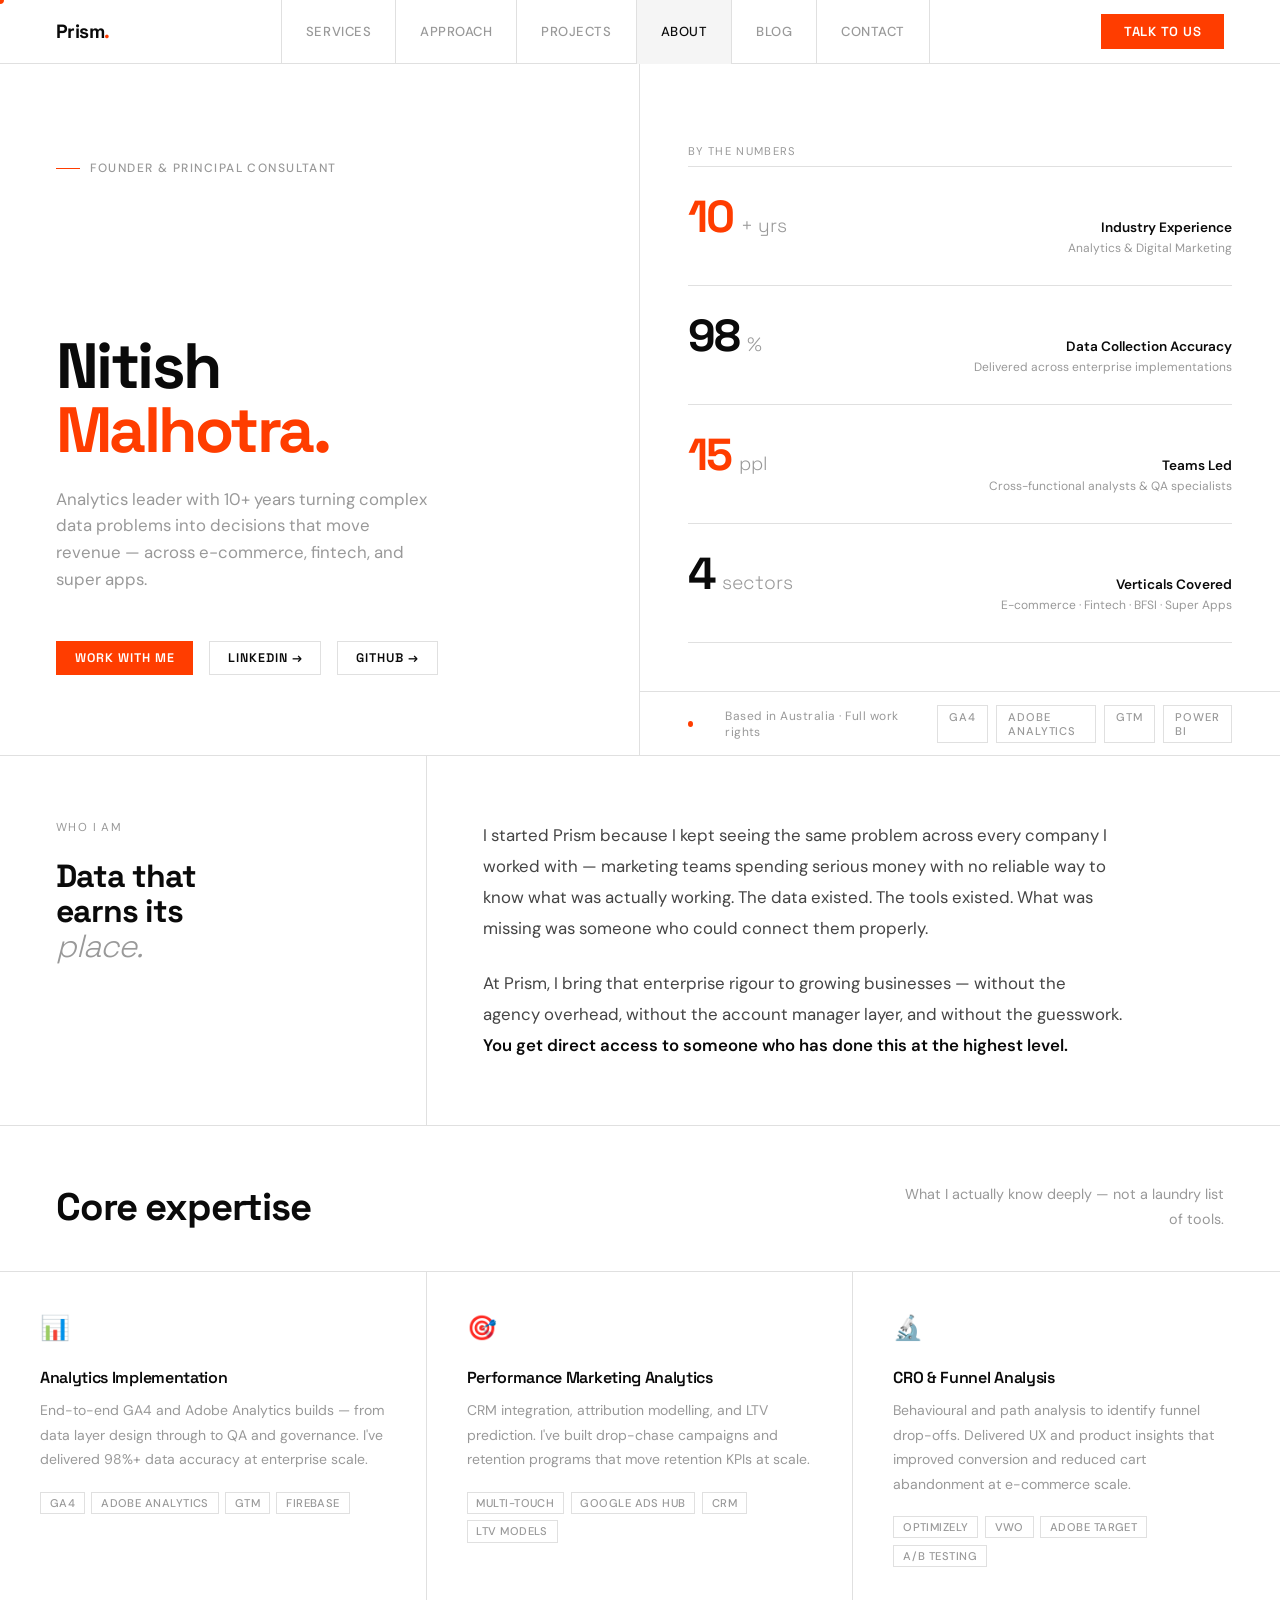
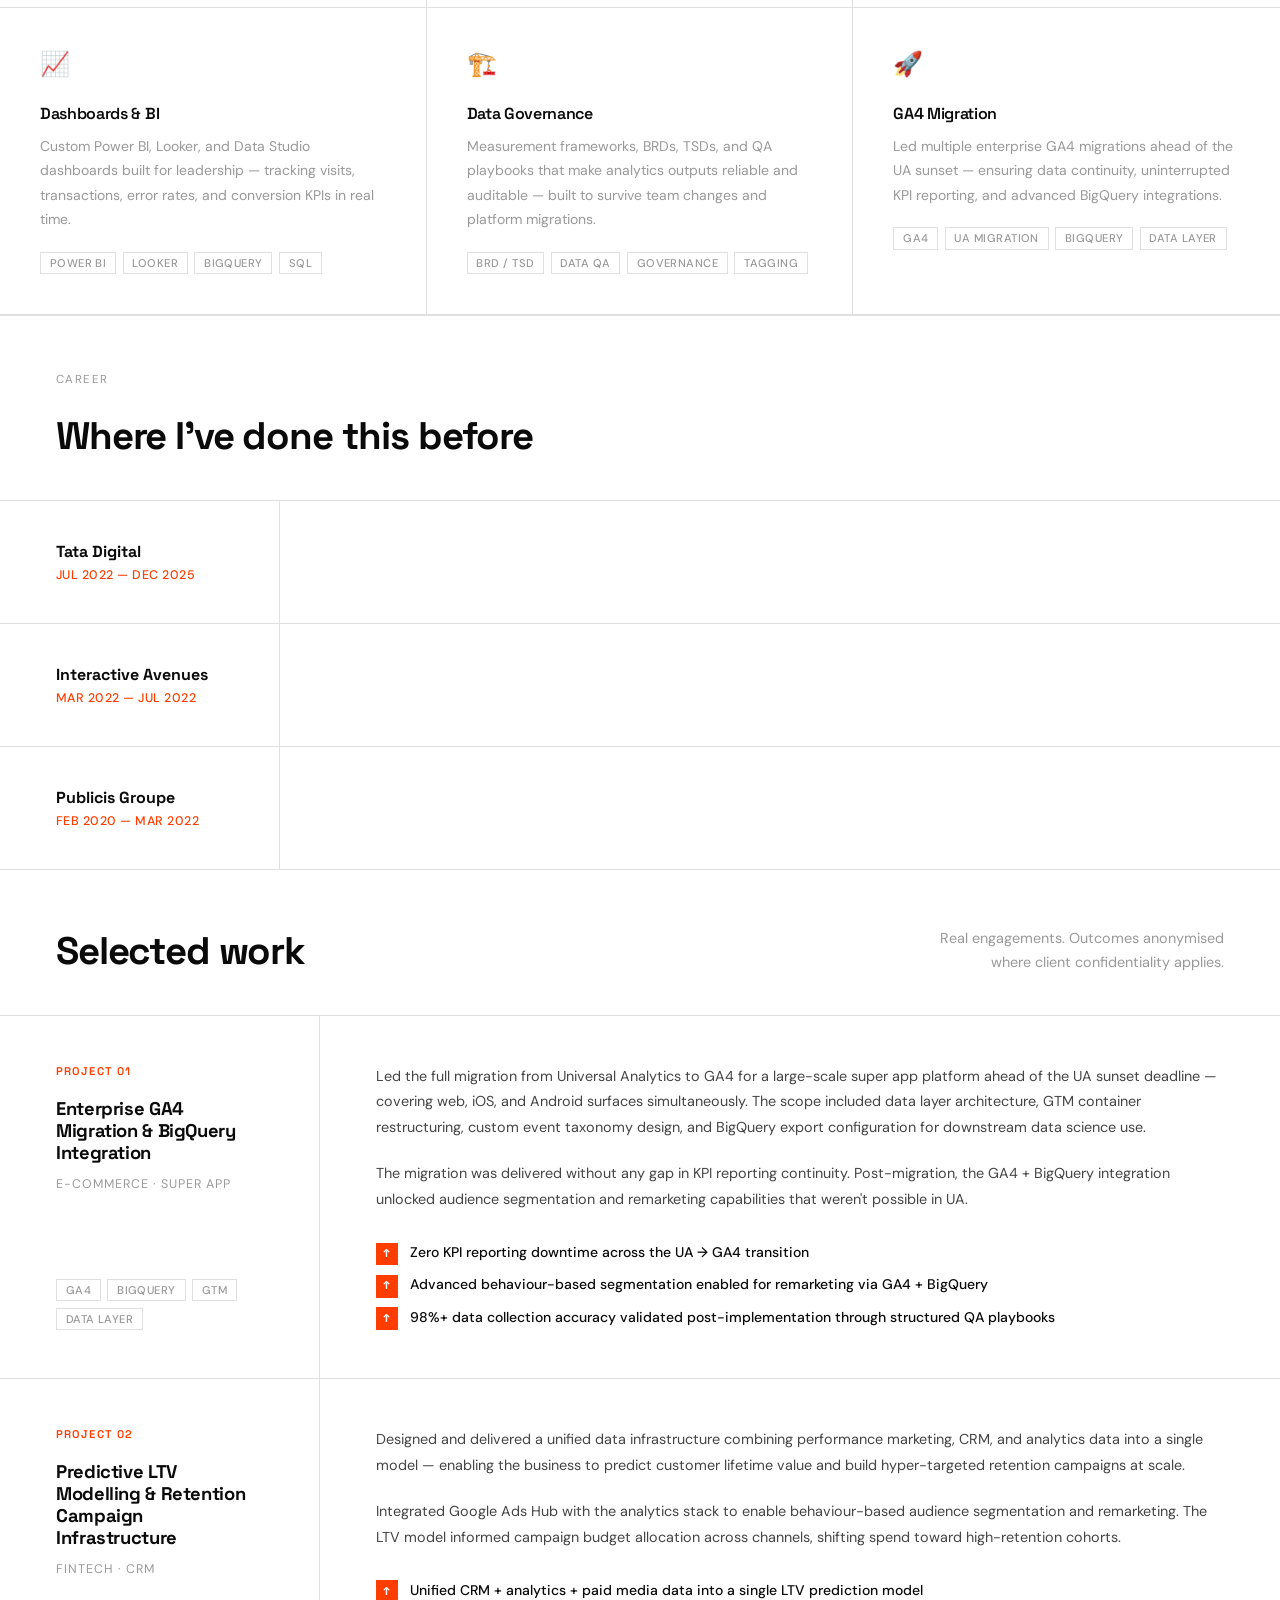
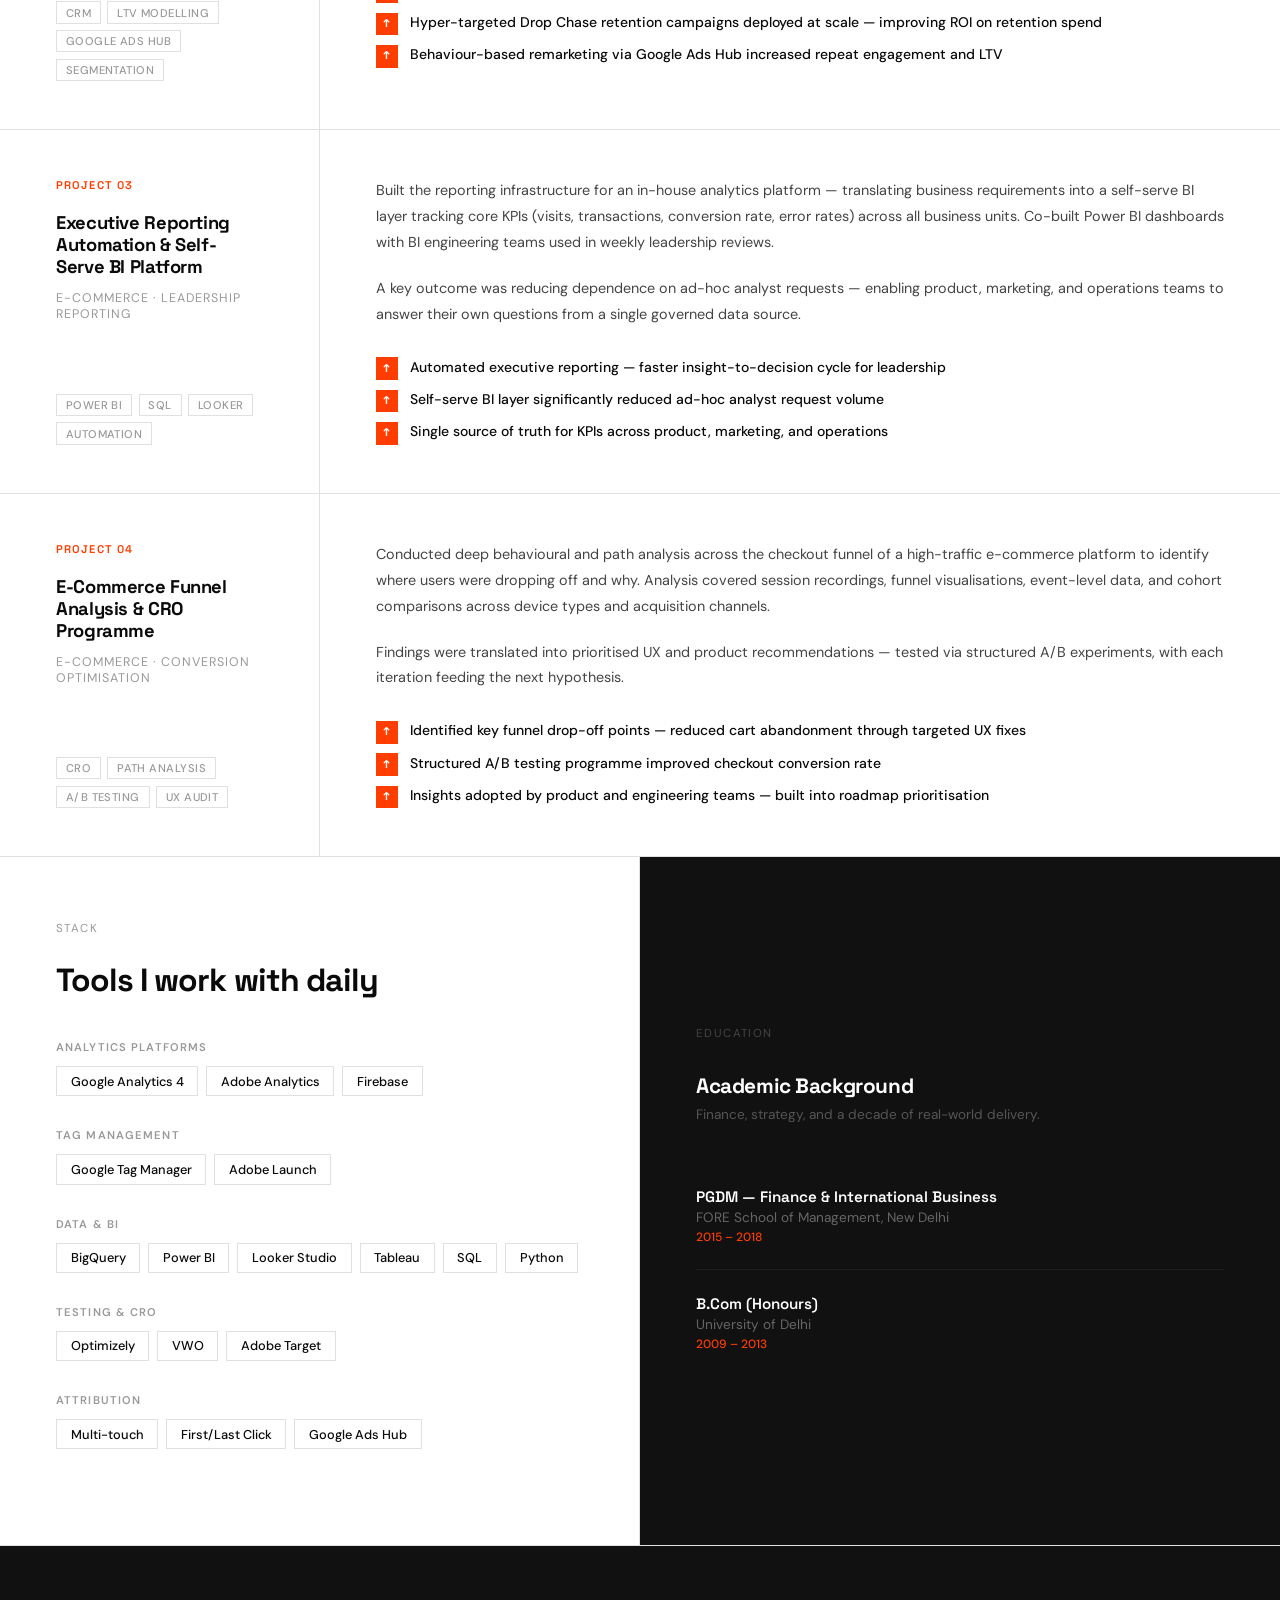
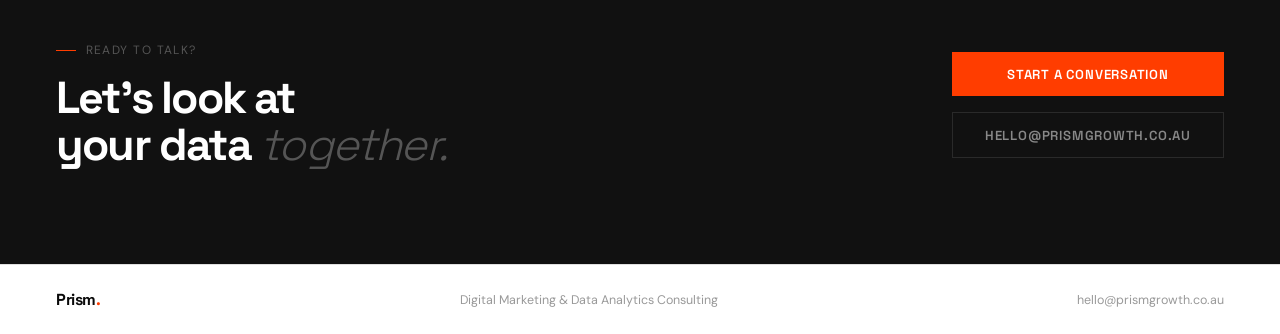
==== about.html @ d7bdac51 "Update about.html" ====
<!DOCTYPE html>
<html lang="en">
<head>
<meta charset="UTF-8">
<meta name="viewport" content="width=device-width, initial-scale=1.0">
<!-- ── SEO: PRIMARY ── -->
<title>About Nitish Malhotra — Founder | Prism Digital Marketing & Analytics</title>
<meta name="description" content="Nitish Malhotra is a digital analytics leader with 10+ years experience at Tata Digital, Publicis Groupe, and Interactive Avenues. Founder of Prism Growth — analytics and marketing consulting in Australia.">
<meta name="keywords" content="Nitish Malhotra, digital analytics consultant, GA4 expert Australia, marketing analytics consultant, data analytics consultant Australia, Prism Growth, Tata Digital analytics">
<meta name="author" content="Nitish Malhotra — Prism Growth">


<!-- ── SEO: OPEN GRAPH ── -->
<meta property="og:type" content="profile">

<meta property="og:title" content="About Nitish Malhotra — Prism Growth">
<meta property="og:description" content="Analytics leader with 10+ years turning complex data problems into decisions that move revenue. Founder of Prism Growth, based in Australia.">

<meta property="og:locale" content="en_AU">
<meta property="og:site_name" content="Prism Growth">

<!-- ── SEO: TWITTER CARD ── -->
<meta name="twitter:card" content="summary_large_image">
<meta name="twitter:title" content="About Nitish Malhotra — Prism Growth">
<meta name="twitter:description" content="Analytics leader with 10+ years turning complex data problems into decisions that move revenue. Founder of Prism Growth, based in Australia.">


<!-- ── SEO: SCHEMA.ORG PERSON ── -->
<script type="application/ld+json">
{
  "@context": "https://schema.org",
  "@type": "Person",
  "name": "Nitish Malhotra",
  "jobTitle": "Principal Analytics Consultant",
  "description": "Digital analytics and marketing consultant with 10+ years experience across e-commerce, fintech, and super apps. Founder of Prism Growth.",
  "email": "hello@prismgrowth.co.au",
  "worksFor": {
    "@type": "Organization",
    "name": "Prism Growth",
    "url": "https://nitishmalhotra.github.io/prismgrowth/"
  },
  "alumniOf": [
    {
      "@type": "CollegeOrUniversity",
      "name": "FORE School of Management"
    },
    {
      "@type": "CollegeOrUniversity",
      "name": "University of Delhi"
    }
  ],
  "knowsAbout": [
    "Google Analytics 4",
    "Adobe Analytics",
    "Digital Marketing",
    "Data Analytics",
    "Performance Marketing",
    "Marketing Attribution",
    "Business Intelligence",
    "Power BI",
    "BigQuery",
    "Conversion Rate Optimisation"
  ],
  "sameAs": [
    "https://www.linkedin.com/in/nitish-malhotra-3794b9b4/",
    "https://github.com/Nitishmalhotra"
  ]
}
</script>


<link href="https://fonts.googleapis.com/css2?family=Space+Grotesk:wght@300;400;500;600;700&family=DM+Sans:ital,wght@0,300;0,400;0,500;1,300&display=swap" rel="stylesheet">
<style>
*, *::before, *::after { box-sizing: border-box; margin: 0; padding: 0; }

:root {
  --white: #FFFFFF;
  --ink: #0A0A0A;
  --signal: #FF3D00;
  --surface: #F5F5F5;
  --rule: #E0E0E0;
  --muted: #999999;
  --dark-surface: #111111;
}

html { scroll-behavior: smooth; }

body {
  font-family: 'DM Sans', sans-serif;
  background: var(--white);
  color: var(--ink);
  overflow-x: hidden;
}

/* ── CURSOR ── */
.cursor {
  position: fixed; width: 8px; height: 8px;
  background: var(--signal); border-radius: 50%;
  pointer-events: none; z-index: 9999;
  transform: translate(-50%, -50%);
  transition: width 0.2s, height 0.2s, opacity 0.2s;
  mix-blend-mode: multiply;
}

/* ── NAV ── */
nav {
  position: fixed; top: 0; left: 0; right: 0; z-index: 100;
  display: flex; align-items: center; justify-content: space-between;
  padding: 0 3.5rem; height: 64px;
  background: var(--white);
  border-bottom: 1px solid var(--rule);
}
.nav-logo {
  font-family: 'Space Grotesk', sans-serif;
  font-weight: 700; font-size: 1.2rem;
  color: var(--ink); text-decoration: none;
  letter-spacing: -0.03em;
}
.nav-logo em { font-style: normal; color: var(--signal); }
.nav-center { display: flex; list-style: none; }
.nav-center li a {
  display: block; padding: 0 1.5rem;
  height: 64px; line-height: 64px;
  font-size: 0.82rem; font-weight: 500;
  letter-spacing: 0.04em; text-transform: uppercase;
  color: var(--muted); text-decoration: none;
  border-left: 1px solid var(--rule);
  transition: color 0.15s, background 0.15s;
}
.nav-center li:last-child a { border-right: 1px solid var(--rule); }
.nav-center li a:hover,
.nav-center li a.active { color: var(--ink); background: var(--surface); }
.nav-cta {
  font-family: 'Space Grotesk', sans-serif;
  font-size: 0.82rem; font-weight: 600;
  text-transform: uppercase; letter-spacing: 0.06em;
  background: var(--signal); color: var(--white);
  padding: 0.55rem 1.4rem; text-decoration: none;
  transition: background 0.15s, transform 0.1s;
}
.nav-cta:hover { background: #e03500; transform: translateY(-1px); }

/* ── HERO INTRO ── */
#intro {
  padding-top: 64px;
  display: grid; grid-template-columns: 1fr 1fr;
  min-height: 80vh;
  border-bottom: 1px solid var(--rule);
}
.intro-left {
  padding: 6rem 3.5rem 5rem;
  border-right: 1px solid var(--rule);
  display: flex; flex-direction: column; justify-content: space-between;
}
.intro-tag {
  font-size: 0.75rem; font-weight: 500;
  text-transform: uppercase; letter-spacing: 0.12em;
  color: var(--muted);
  display: flex; align-items: center; gap: 0.6rem;
  margin-bottom: 3rem;
}
.intro-tag::before {
  content: ''; display: block;
  width: 24px; height: 1px; background: var(--signal);
}
.intro-name {
  font-family: 'Space Grotesk', sans-serif;
  font-size: clamp(2.8rem, 5vw, 4.5rem);
  font-weight: 700; line-height: 1.0;
  letter-spacing: -0.04em;
}
.intro-name .signal { color: var(--signal); }
.intro-title {
  margin-top: 1.5rem;
  font-size: 1.05rem; color: var(--muted);
  font-weight: 400; line-height: 1.6;
  max-width: 380px;
}
.intro-links {
  display: flex; gap: 1rem; margin-top: 3rem; flex-wrap: wrap;
}
.intro-link {
  font-family: 'Space Grotesk', sans-serif;
  font-size: 0.78rem; font-weight: 600;
  text-transform: uppercase; letter-spacing: 0.08em;
  color: var(--ink); text-decoration: none;
  border: 1px solid var(--rule);
  padding: 0.5rem 1.1rem;
  transition: background 0.15s, border-color 0.15s;
}
.intro-link:hover { background: var(--ink); color: var(--white); border-color: var(--ink); }
.intro-link.primary { background: var(--signal); color: var(--white); border-color: var(--signal); }
.intro-link.primary:hover { background: #e03500; border-color: #e03500; }

.intro-right {
  display: flex; flex-direction: column;
}
.stat-panel {
  flex: 1; padding: 5rem 3rem 3rem;
  display: flex; flex-direction: column; justify-content: center;
}
.stat-panel-label {
  font-size: 0.7rem; text-transform: uppercase;
  letter-spacing: 0.12em; color: var(--muted); margin-bottom: 0.5rem;
}
.stat-block {
  padding: 1.75rem 0;
  border-bottom: 1px solid var(--rule);
  display: flex; align-items: baseline; gap: 0.5rem;
}
.stat-block:first-of-type { border-top: 1px solid var(--rule); }
.stat-big {
  font-family: 'Space Grotesk', sans-serif;
  font-size: clamp(2.2rem, 3.5vw, 3.4rem);
  font-weight: 700; letter-spacing: -0.04em;
  color: var(--ink); line-height: 1;
}
.stat-big.signal { color: var(--signal); }
.stat-unit {
  font-family: 'Space Grotesk', sans-serif;
  font-size: 1.2rem; font-weight: 300; color: var(--muted);
}
.stat-meta { margin-left: auto; text-align: right; }
.stat-meta strong { display: block; font-size: 0.85rem; font-weight: 600; }
.stat-meta span { font-size: 0.75rem; color: var(--muted); }

.intro-bottom {
  height: 64px; border-top: 1px solid var(--rule);
  display: flex; align-items: center; padding: 0 3rem; gap: 2rem;
}
.strip-dot {
  width: 6px; height: 6px; border-radius: 50%;
  background: var(--signal); animation: blink 2s infinite;
}
@keyframes blink { 0%,100%{opacity:1} 50%{opacity:0.2} }
.strip-text { font-size: 0.75rem; color: var(--muted); letter-spacing: 0.04em; }
.strip-pills { display: flex; gap: 0.5rem; margin-left: auto; }
.strip-pill {
  font-size: 0.7rem; font-weight: 500; text-transform: uppercase;
  letter-spacing: 0.08em; padding: 0.25rem 0.7rem;
  border: 1px solid var(--rule); color: var(--muted);
}

/* ── ABOUT SUMMARY ── */
#summary {
  display: grid; grid-template-columns: 1fr 2fr;
  border-bottom: 1px solid var(--rule);
}
.summary-left {
  padding: 4rem 3.5rem;
  border-right: 1px solid var(--rule);
}
.section-label {
  font-size: 0.72rem; text-transform: uppercase;
  letter-spacing: 0.12em; color: var(--muted);
  margin-bottom: 1.5rem;
}
.summary-left h2 {
  font-family: 'Space Grotesk', sans-serif;
  font-size: clamp(1.8rem, 2.5vw, 2.4rem);
  font-weight: 700; letter-spacing: -0.03em;
  line-height: 1.1;
}
.summary-left h2 i { font-style: italic; font-weight: 300; color: var(--muted); }
.summary-right {
  padding: 4rem 3.5rem;
}
.summary-right p {
  font-size: 1.05rem; line-height: 1.85;
  color: #444; max-width: 640px; margin-bottom: 1.5rem;
}
.summary-right p:last-child { margin-bottom: 0; }
.summary-right strong { color: var(--ink); font-weight: 600; }

/* ── EXPERTISE ── */
#expertise {
  border-bottom: 1px solid var(--rule);
}
.expertise-header {
  display: flex; align-items: flex-end; justify-content: space-between;
  padding: 3.5rem 3.5rem 2.5rem;
  border-bottom: 1px solid var(--rule);
}
.expertise-header h2 {
  font-family: 'Space Grotesk', sans-serif;
  font-size: clamp(1.6rem, 3vw, 2.4rem);
  font-weight: 700; letter-spacing: -0.03em;
}
.expertise-header p {
  max-width: 320px; color: var(--muted);
  font-size: 0.9rem; line-height: 1.7; text-align: right;
}
.expertise-grid {
  display: grid; grid-template-columns: repeat(3, 1fr);
}
.exp-card {
  padding: 2.5rem;
  border-right: 1px solid var(--rule);
  border-bottom: 1px solid var(--rule);
  transition: background 0.2s;
  position: relative; overflow: hidden;
}
.exp-card:nth-child(3n) { border-right: none; }
.exp-card:hover { background: var(--surface); }
.exp-card::after {
  content: ''; position: absolute;
  bottom: 0; left: 0; height: 2px; width: 0;
  background: var(--signal); transition: width 0.3s ease;
}
.exp-card:hover::after { width: 100%; }
.exp-icon {
  font-size: 1.5rem; margin-bottom: 1.5rem; display: block;
}
.exp-card h3 {
  font-family: 'Space Grotesk', sans-serif;
  font-size: 1rem; font-weight: 600;
  letter-spacing: -0.02em; margin-bottom: 0.6rem;
}
.exp-card p { font-size: 0.875rem; color: var(--muted); line-height: 1.75; }
.exp-chips { display: flex; flex-wrap: wrap; gap: 0.4rem; margin-top: 1.25rem; }
.chip {
  font-size: 0.7rem; font-weight: 500; letter-spacing: 0.04em;
  color: var(--muted); border: 1px solid var(--rule);
  padding: 0.2rem 0.55rem; text-transform: uppercase;
}

/* ── CAREER ── */
#career {
  border-bottom: 1px solid var(--rule);
}
.career-header {
  padding: 3.5rem 3.5rem 0;
  border-bottom: 1px solid var(--rule);
  padding-bottom: 2.5rem;
}
.career-header h2 {
  font-family: 'Space Grotesk', sans-serif;
  font-size: clamp(1.6rem, 3vw, 2.4rem);
  font-weight: 700; letter-spacing: -0.03em;
}
.career-row {
  display: grid; grid-template-columns: 280px 1fr;
  border-bottom: 1px solid var(--rule);
  transition: background 0.15s;
}
.career-row:last-child { border-bottom: none; }
.career-row:hover { background: var(--surface); }
.career-meta {
  padding: 2.5rem 3.5rem;
  border-right: 1px solid var(--rule);
}
.career-company {
  font-family: 'Space Grotesk', sans-serif;
  font-size: 1rem; font-weight: 700;
  margin-bottom: 0.3rem;
}
.career-period {
  font-size: 0.78rem; color: var(--signal);
  font-weight: 500; letter-spacing: 0.04em;
  text-transform: uppercase;
}
.career-body { padding: 2.5rem 3.5rem; }
.career-role {
  font-family: 'Space Grotesk', sans-serif;
  font-size: 1rem; font-weight: 600;
  margin-bottom: 0.75rem; letter-spacing: -0.01em;
}
.career-body ul {
  list-style: none; display: flex; flex-direction: column; gap: 0.5rem;
}
.career-body ul li {
  font-size: 0.875rem; color: var(--muted);
  line-height: 1.65; padding-left: 1rem; position: relative;
}
.career-body ul li::before {
  content: '→'; position: absolute; left: 0;
  color: var(--signal); font-size: 0.75rem;
}
.career-win {
  margin-top: 1.25rem; padding: 1rem 1.25rem;
  background: var(--surface); border-left: 2px solid var(--signal);
  font-size: 0.85rem; color: var(--ink); line-height: 1.6;
  font-weight: 500;
}

/* ── TOOLS ── */
#tools {
  display: grid; grid-template-columns: 1fr 1fr;
  border-bottom: 1px solid var(--rule);
}
.tools-left {
  padding: 4rem 3.5rem;
  border-right: 1px solid var(--rule);
}
.tools-left h2 {
  font-family: 'Space Grotesk', sans-serif;
  font-size: clamp(1.6rem, 2.5vw, 2.2rem);
  font-weight: 700; letter-spacing: -0.03em;
  margin-bottom: 2.5rem;
}
.tool-group { margin-bottom: 2rem; }
.tool-group-label {
  font-size: 0.7rem; text-transform: uppercase;
  letter-spacing: 0.1em; color: var(--muted);
  margin-bottom: 0.75rem; font-weight: 600;
}
.tool-pills { display: flex; flex-wrap: wrap; gap: 0.5rem; }
.tool-pill {
  font-size: 0.8rem; font-weight: 500;
  padding: 0.35rem 0.85rem;
  border: 1px solid var(--rule); color: var(--ink);
  transition: background 0.15s, border-color 0.15s, color 0.15s;
  cursor: default;
}
.tool-pill:hover { background: var(--ink); color: var(--white); border-color: var(--ink); }
.tools-right {
  padding: 4rem 3.5rem;
  background: var(--dark-surface); color: var(--white);
  display: flex; flex-direction: column; justify-content: center;
}
.tools-right h3 {
  font-family: 'Space Grotesk', sans-serif;
  font-size: 1.3rem; font-weight: 700;
  letter-spacing: -0.02em; margin-bottom: 0.4rem;
}
.tools-right .edu-sub { color: #555; font-size: 0.85rem; margin-bottom: 2.5rem; }
.edu-item { padding: 1.5rem 0; border-bottom: 1px solid #1e1e1e; }
.edu-item:last-child { border-bottom: none; }
.edu-degree {
  font-family: 'Space Grotesk', sans-serif;
  font-size: 0.95rem; font-weight: 600; margin-bottom: 0.2rem;
}
.edu-school { font-size: 0.85rem; color: #666; }
.edu-year { font-size: 0.75rem; color: var(--signal); margin-top: 0.2rem; font-weight: 500; }

/* ── CTA ── */
#cta {
  background: var(--dark-surface);
  color: var(--white);
  padding: 6rem 3.5rem;
  display: flex; align-items: center; justify-content: space-between;
  gap: 3rem; flex-wrap: wrap;
}
.cta-copy {}
.cta-copy p {
  font-size: 0.75rem; text-transform: uppercase;
  letter-spacing: 0.12em; color: #555;
  margin-bottom: 1rem;
  display: flex; align-items: center; gap: 0.6rem;
}
.cta-copy p::before {
  content: ''; width: 20px; height: 1px; background: var(--signal);
}
.cta-copy h2 {
  font-family: 'Space Grotesk', sans-serif;
  font-size: clamp(2rem, 3.5vw, 3rem);
  font-weight: 700; letter-spacing: -0.04em;
  line-height: 1.05;
}
.cta-copy h2 em { font-style: italic; font-weight: 300; color: #555; }
.cta-actions { display: flex; flex-direction: column; gap: 1rem; flex-shrink: 0; }
.cta-btn {
  font-family: 'Space Grotesk', sans-serif;
  font-size: 0.82rem; font-weight: 600;
  text-transform: uppercase; letter-spacing: 0.06em;
  padding: 0.85rem 2rem; text-decoration: none;
  transition: background 0.15s, transform 0.1s;
  white-space: nowrap; text-align: center;
}
.cta-btn.primary { background: var(--signal); color: var(--white); }
.cta-btn.primary:hover { background: #e03500; }
.cta-btn.secondary {
  border: 1px solid #2a2a2a; color: #888;
  background: transparent;
}
.cta-btn.secondary:hover { border-color: #555; color: var(--white); }

/* ── FOOTER ── */
footer {
  display: flex; align-items: center; justify-content: space-between;
  padding: 1.5rem 3.5rem;
  border-top: 1px solid var(--rule);
  background: var(--white);
  flex-wrap: wrap; gap: 1rem;
}
.footer-logo {
  font-family: 'Space Grotesk', sans-serif;
  font-weight: 700; font-size: 1rem;
  letter-spacing: -0.03em; color: var(--ink); text-decoration: none;
}
.footer-logo em { font-style: normal; color: var(--signal); }
footer p { font-size: 0.78rem; color: var(--muted); }

/* ── RESPONSIVE ── */
@media (max-width: 900px) {
  nav { padding: 0 1.5rem; }
  .nav-center { display: none; }
  #intro { grid-template-columns: 1fr; }
  .intro-left { padding: 3rem 1.5rem; }
  .stat-panel { padding: 2.5rem 1.5rem; }
  .intro-bottom { padding: 0 1.5rem; }
  #summary { grid-template-columns: 1fr; }
  .summary-left { border-right: none; border-bottom: 1px solid var(--rule); padding: 2.5rem 1.5rem; }
  .summary-right { padding: 2.5rem 1.5rem; }
  .expertise-header { flex-direction: column; padding: 2rem 1.5rem; }
  .expertise-header p { text-align: left; }
  .expertise-grid { grid-template-columns: 1fr; }
  .exp-card { border-right: none; }
  .career-row { grid-template-columns: 1fr; }
  .career-meta { border-right: none; border-bottom: 1px solid var(--rule); padding: 2rem 1.5rem; }
  .career-body { padding: 2rem 1.5rem; }
  .expertise-header { gap: 1rem; }
  #tools { grid-template-columns: 1fr; }
  .tools-left { border-right: none; border-bottom: 1px solid var(--rule); padding: 2.5rem 1.5rem; }
  .tools-right { padding: 2.5rem 1.5rem; }
  #cta { padding: 4rem 1.5rem; flex-direction: column; }
  footer { padding: 1.5rem; }
  .career-header { padding: 2.5rem 1.5rem; }
  .expertise-header { padding: 2rem 1.5rem 1.5rem; }
}
@media (prefers-reduced-motion: reduce) {
  *, *::before, *::after { transition: none !important; animation: none !important; }
  .cursor { display: none; }
}

/* ── PROJECTS ── */
#projects { border-bottom: 1px solid var(--rule); }
.projects-header {
  display: flex; align-items: flex-end; justify-content: space-between;
  padding: 3.5rem 3.5rem 2.5rem;
  border-bottom: 1px solid var(--rule);
}
.projects-header h2 {
  font-family: 'Space Grotesk', sans-serif;
  font-size: clamp(1.6rem, 3vw, 2.4rem);
  font-weight: 700; letter-spacing: -0.03em;
}
.projects-header p {
  max-width: 320px; color: var(--muted);
  font-size: 0.9rem; line-height: 1.7; text-align: right;
}
.project-row {
  display: grid; grid-template-columns: 320px 1fr;
  border-bottom: 1px solid var(--rule);
  transition: background 0.2s;
}
.project-row:last-child { border-bottom: none; }
.project-row:hover { background: var(--surface); }
.project-meta {
  padding: 3rem 3.5rem;
  border-right: 1px solid var(--rule);
  display: flex; flex-direction: column; justify-content: space-between;
}
.project-index {
  font-family: 'Space Grotesk', sans-serif;
  font-size: 0.7rem; font-weight: 600;
  color: var(--signal); letter-spacing: 0.1em;
  margin-bottom: 1.25rem;
}
.project-title {
  font-family: 'Space Grotesk', sans-serif;
  font-size: 1.15rem; font-weight: 700;
  letter-spacing: -0.02em; line-height: 1.2;
  margin-bottom: 0.75rem;
}
.project-sector {
  font-size: 0.78rem; color: var(--muted);
  text-transform: uppercase; letter-spacing: 0.08em;
}
.project-chips { display: flex; flex-wrap: wrap; gap: 0.4rem; margin-top: 1.5rem; }
.project-body { padding: 3rem 3.5rem; display: flex; flex-direction: column; gap: 1.25rem; }
.project-body p { font-size: 0.9rem; color: #444; line-height: 1.8; margin: 0; }
.project-outcomes { display: flex; flex-direction: column; gap: 0.5rem; margin-top: 0.5rem; }
.outcome { display: flex; align-items: flex-start; gap: 0.75rem; font-size: 0.875rem; line-height: 1.6; }
.outcome-marker {
  flex-shrink: 0;
  font-family: 'Space Grotesk', sans-serif;
  font-size: 0.7rem; font-weight: 700;
  color: var(--white); background: var(--signal);
  padding: 0.15rem 0.45rem; margin-top: 0.1rem; letter-spacing: 0.04em;
}
.outcome-text { color: var(--ink); font-weight: 500; }
@media (max-width: 900px) {
  .projects-header { flex-direction: column; padding: 2rem 1.5rem; gap: 1rem; }
  .projects-header p { text-align: left; }
  .project-row { grid-template-columns: 1fr; }
  .project-meta { border-right: none; border-bottom: 1px solid var(--rule); padding: 2rem 1.5rem; }
  .project-body { padding: 2rem 1.5rem; }
}
</style>
</head>
<body>

<div class="cursor" id="cursor"></div>

<!-- NAV -->
<nav>
  <a href="index.html" class="nav-logo">Prism<em>.</em></a>
  <ul class="nav-center">
    <li><a href="index.html#services">Services</a></li>
    <li><a href="index.html#approach">Approach</a></li>
    <li><a href="#projects">Projects</a></li>
    <li><a href="about.html" class="active">About</a></li>
    <li><a href="blog.html">Blog</a></li>
    <li><a href="index.html#contact">Contact</a></li>
  </ul>
  <a href="index.html#contact" class="nav-cta">Talk to Us</a>
</nav>

<!-- INTRO -->
<section id="intro">
  <div class="intro-left">
    <div class="intro-tag">Founder & Principal Consultant</div>
    <div>
      <h1 class="intro-name">
        Nitish<br>
        <span class="signal">Malhotra.</span>
      </h1>
      <p class="intro-title">
        Analytics leader with 10+ years turning complex data problems into decisions that move revenue — across e-commerce, fintech, and super apps.
      </p>
      <div class="intro-links">
        <a href="index.html#contact" class="intro-link primary">Work With Me</a>
        <a href="https://www.linkedin.com/in/nitish-malhotra-3794b9b4/" target="_blank" class="intro-link">LinkedIn →</a>
        <a href="https://github.com/Nitishmalhotra" target="_blank" class="intro-link">GitHub →</a>
      </div>
    </div>
  </div>
  <div class="intro-right">
    <div class="stat-panel">
      <p class="stat-panel-label">By the numbers</p>

      <div class="stat-block">
        <span class="stat-big signal">10</span>
        <span class="stat-unit">+ yrs</span>
        <div class="stat-meta">
          <strong>Industry Experience</strong>
          <span>Analytics & Digital Marketing</span>
        </div>
      </div>
      <div class="stat-block">
        <span class="stat-big">98</span>
        <span class="stat-unit">%</span>
        <div class="stat-meta">
          <strong>Data Collection Accuracy</strong>
          <span>Delivered across enterprise implementations</span>
        </div>
      </div>
      <div class="stat-block">
        <span class="stat-big signal">15</span>
        <span class="stat-unit">ppl</span>
        <div class="stat-meta">
          <strong>Teams Led</strong>
          <span>Cross-functional analysts & QA specialists</span>
        </div>
      </div>
      <div class="stat-block">
        <span class="stat-big">4</span>
        <span class="stat-unit">sectors</span>
        <div class="stat-meta">
          <strong>Verticals Covered</strong>
          <span>E-commerce · Fintech · BFSI · Super Apps</span>
        </div>
      </div>
    </div>
    <div class="intro-bottom">
      <div class="strip-dot"></div>
      <span class="strip-text">Based in Australia · Full work rights</span>
      <div class="strip-pills">
        <span class="strip-pill">GA4</span>
        <span class="strip-pill">Adobe Analytics</span>
        <span class="strip-pill">GTM</span>
        <span class="strip-pill">Power BI</span>
      </div>
    </div>
  </div>
</section>

<!-- SUMMARY -->
<section id="summary">
  <div class="summary-left">
    <p class="section-label">Who I am</p>
    <h2>Data that<br>earns its<br><i>place.</i></h2>
  </div>
  <div class="summary-right">
    <p>
      I started Prism because I kept seeing the same problem across every company I worked with — marketing teams spending serious money with no reliable way to know what was actually working. The data existed. The tools existed. What was missing was someone who could connect them properly.
    </p>
    <p>
      At Prism, I bring that enterprise rigour to growing businesses — without the agency overhead, without the account manager layer, and without the guesswork. <strong>You get direct access to someone who has done this at the highest level.</strong>
    </p>
  </div>
</section>

<!-- EXPERTISE -->
<section id="expertise">
  <div class="expertise-header">
    <h2>Core expertise</h2>
    <p>What I actually know deeply — not a laundry list of tools.</p>
  </div>
  <div class="expertise-grid">
    <div class="exp-card">
      <span class="exp-icon">📊</span>
      <h3>Analytics Implementation</h3>
      <p>End-to-end GA4 and Adobe Analytics builds — from data layer design through to QA and governance. I've delivered 98%+ data accuracy at enterprise scale.</p>
      <div class="exp-chips">
        <span class="chip">GA4</span><span class="chip">Adobe Analytics</span><span class="chip">GTM</span><span class="chip">Firebase</span>
      </div>
    </div>
    <div class="exp-card">
      <span class="exp-icon">🎯</span>
      <h3>Performance Marketing Analytics</h3>
      <p>CRM integration, attribution modelling, and LTV prediction. I've built drop-chase campaigns and retention programs that move retention KPIs at scale.</p>
      <div class="exp-chips">
        <span class="chip">Multi-touch</span><span class="chip">Google Ads Hub</span><span class="chip">CRM</span><span class="chip">LTV Models</span>
      </div>
    </div>
    <div class="exp-card">
      <span class="exp-icon">🔬</span>
      <h3>CRO & Funnel Analysis</h3>
      <p>Behavioural and path analysis to identify funnel drop-offs. Delivered UX and product insights that improved conversion and reduced cart abandonment at e-commerce scale.</p>
      <div class="exp-chips">
        <span class="chip">Optimizely</span><span class="chip">VWO</span><span class="chip">Adobe Target</span><span class="chip">A/B Testing</span>
      </div>
    </div>
    <div class="exp-card">
      <span class="exp-icon">📈</span>
      <h3>Dashboards & BI</h3>
      <p>Custom Power BI, Looker, and Data Studio dashboards built for leadership — tracking visits, transactions, error rates, and conversion KPIs in real time.</p>
      <div class="exp-chips">
        <span class="chip">Power BI</span><span class="chip">Looker</span><span class="chip">BigQuery</span><span class="chip">SQL</span>
      </div>
    </div>
    <div class="exp-card">
      <span class="exp-icon">🏗️</span>
      <h3>Data Governance</h3>
      <p>Measurement frameworks, BRDs, TSDs, and QA playbooks that make analytics outputs reliable and auditable — built to survive team changes and platform migrations.</p>
      <div class="exp-chips">
        <span class="chip">BRD / TSD</span><span class="chip">Data QA</span><span class="chip">Governance</span><span class="chip">Tagging</span>
      </div>
    </div>
    <div class="exp-card">
      <span class="exp-icon">🚀</span>
      <h3>GA4 Migration</h3>
      <p>Led multiple enterprise GA4 migrations ahead of the UA sunset — ensuring data continuity, uninterrupted KPI reporting, and advanced BigQuery integrations.</p>
      <div class="exp-chips">
        <span class="chip">GA4</span><span class="chip">UA Migration</span><span class="chip">BigQuery</span><span class="chip">Data Layer</span>
      </div>
    </div>
  </div>
</section>

<!-- CAREER -->
<section id="career">
  <div class="career-header">
    <p class="section-label">Career</p>
    <h2>Where I've done this before</h2>
  </div>

  <div class="career-row">
    <div class="career-meta">
      <div class="career-company">Tata Digital</div>
      <div class="career-period">Jul 2022 — Dec 2025</div>
    </div>
    </div>
  </div>

  <div class="career-row">
    <div class="career-meta">
      <div class="career-company">Interactive Avenues</div>
      <div class="career-period">Mar 2022 — Jul 2022</div>
    </div>
    </div>
  </div>

  <div class="career-row">
    <div class="career-meta">
      <div class="career-company">Publicis Groupe</div>
      <div class="career-period">Feb 2020 — Mar 2022</div>
    </div>
    </div>
  </div>
</section>


<!-- PROJECTS -->
<section id="projects">
  <div class="projects-header">
    <h2>Selected work</h2>
    <p>Real engagements. Outcomes anonymised where client confidentiality applies.</p>
  </div>

  <div class="project-row">
    <div class="project-meta">
      <div>
        <div class="project-index">PROJECT 01</div>
        <div class="project-title">Enterprise GA4 Migration & BigQuery Integration</div>
        <div class="project-sector">E-commerce · Super App</div>
      </div>
      <div class="project-chips">
        <span class="chip">GA4</span>
        <span class="chip">BigQuery</span>
        <span class="chip">GTM</span>
        <span class="chip">Data Layer</span>
      </div>
    </div>
    <div class="project-body">
      <p>Led the full migration from Universal Analytics to GA4 for a large-scale super app platform ahead of the UA sunset deadline — covering web, iOS, and Android surfaces simultaneously. The scope included data layer architecture, GTM container restructuring, custom event taxonomy design, and BigQuery export configuration for downstream data science use.</p>
      <p>The migration was delivered without any gap in KPI reporting continuity. Post-migration, the GA4 + BigQuery integration unlocked audience segmentation and remarketing capabilities that weren't possible in UA.</p>
      <div class="project-outcomes">
        <div class="outcome"><span class="outcome-marker">↑</span><span class="outcome-text">Zero KPI reporting downtime across the UA → GA4 transition</span></div>
        <div class="outcome"><span class="outcome-marker">↑</span><span class="outcome-text">Advanced behaviour-based segmentation enabled for remarketing via GA4 + BigQuery</span></div>
        <div class="outcome"><span class="outcome-marker">↑</span><span class="outcome-text">98%+ data collection accuracy validated post-implementation through structured QA playbooks</span></div>
      </div>
    </div>
  </div>

  <div class="project-row">
    <div class="project-meta">
      <div>
        <div class="project-index">PROJECT 02</div>
        <div class="project-title">Predictive LTV Modelling & Retention Campaign Infrastructure</div>
        <div class="project-sector">Fintech · CRM</div>
      </div>
      <div class="project-chips">
        <span class="chip">CRM</span>
        <span class="chip">LTV Modelling</span>
        <span class="chip">Google Ads Hub</span>
        <span class="chip">Segmentation</span>
      </div>
    </div>
    <div class="project-body">
      <p>Designed and delivered a unified data infrastructure combining performance marketing, CRM, and analytics data into a single model — enabling the business to predict customer lifetime value and build hyper-targeted retention campaigns at scale.</p>
      <p>Integrated Google Ads Hub with the analytics stack to enable behaviour-based audience segmentation and remarketing. The LTV model informed campaign budget allocation across channels, shifting spend toward high-retention cohorts.</p>
      <div class="project-outcomes">
        <div class="outcome"><span class="outcome-marker">↑</span><span class="outcome-text">Unified CRM + analytics + paid media data into a single LTV prediction model</span></div>
        <div class="outcome"><span class="outcome-marker">↑</span><span class="outcome-text">Hyper-targeted Drop Chase retention campaigns deployed at scale — improving ROI on retention spend</span></div>
        <div class="outcome"><span class="outcome-marker">↑</span><span class="outcome-text">Behaviour-based remarketing via Google Ads Hub increased repeat engagement and LTV</span></div>
      </div>
    </div>
  </div>

  <div class="project-row">
    <div class="project-meta">
      <div>
        <div class="project-index">PROJECT 03</div>
        <div class="project-title">Executive Reporting Automation & Self-Serve BI Platform</div>
        <div class="project-sector">E-commerce · Leadership Reporting</div>
      </div>
      <div class="project-chips">
        <span class="chip">Power BI</span>
        <span class="chip">SQL</span>
        <span class="chip">Looker</span>
        <span class="chip">Automation</span>
      </div>
    </div>
    <div class="project-body">
      <p>Built the reporting infrastructure for an in-house analytics platform — translating business requirements into a self-serve BI layer tracking core KPIs (visits, transactions, conversion rate, error rates) across all business units. Co-built Power BI dashboards with BI engineering teams used in weekly leadership reviews.</p>
      <p>A key outcome was reducing dependence on ad-hoc analyst requests — enabling product, marketing, and operations teams to answer their own questions from a single governed data source.</p>
      <div class="project-outcomes">
        <div class="outcome"><span class="outcome-marker">↑</span><span class="outcome-text">Automated executive reporting — faster insight-to-decision cycle for leadership</span></div>
        <div class="outcome"><span class="outcome-marker">↑</span><span class="outcome-text">Self-serve BI layer significantly reduced ad-hoc analyst request volume</span></div>
        <div class="outcome"><span class="outcome-marker">↑</span><span class="outcome-text">Single source of truth for KPIs across product, marketing, and operations</span></div>
      </div>
    </div>
  </div>

  <div class="project-row">
    <div class="project-meta">
      <div>
        <div class="project-index">PROJECT 04</div>
        <div class="project-title">E-Commerce Funnel Analysis & CRO Programme</div>
        <div class="project-sector">E-commerce · Conversion Optimisation</div>
      </div>
      <div class="project-chips">
        <span class="chip">CRO</span>
        <span class="chip">Path Analysis</span>
        <span class="chip">A/B Testing</span>
        <span class="chip">UX Audit</span>
      </div>
    </div>
    <div class="project-body">
      <p>Conducted deep behavioural and path analysis across the checkout funnel of a high-traffic e-commerce platform to identify where users were dropping off and why. Analysis covered session recordings, funnel visualisations, event-level data, and cohort comparisons across device types and acquisition channels.</p>
      <p>Findings were translated into prioritised UX and product recommendations — tested via structured A/B experiments, with each iteration feeding the next hypothesis.</p>
      <div class="project-outcomes">
        <div class="outcome"><span class="outcome-marker">↑</span><span class="outcome-text">Identified key funnel drop-off points — reduced cart abandonment through targeted UX fixes</span></div>
        <div class="outcome"><span class="outcome-marker">↑</span><span class="outcome-text">Structured A/B testing programme improved checkout conversion rate</span></div>
        <div class="outcome"><span class="outcome-marker">↑</span><span class="outcome-text">Insights adopted by product and engineering teams — built into roadmap prioritisation</span></div>
      </div>
    </div>
  </div>

</section>

<!-- TOOLS + EDUCATION -->
<section id="tools">
  <div class="tools-left">
    <p class="section-label">Stack</p>
    <h2>Tools I work with daily</h2>
    <div class="tool-group">
      <div class="tool-group-label">Analytics Platforms</div>
      <div class="tool-pills">
        <span class="tool-pill">Google Analytics 4</span>
        <span class="tool-pill">Adobe Analytics</span>
        <span class="tool-pill">Firebase</span>
      </div>
    </div>
    <div class="tool-group">
      <div class="tool-group-label">Tag Management</div>
      <div class="tool-pills">
        <span class="tool-pill">Google Tag Manager</span>
        <span class="tool-pill">Adobe Launch</span>
      </div>
    </div>
    <div class="tool-group">
      <div class="tool-group-label">Data & BI</div>
      <div class="tool-pills">
        <span class="tool-pill">BigQuery</span>
        <span class="tool-pill">Power BI</span>
        <span class="tool-pill">Looker Studio</span>
        <span class="tool-pill">Tableau</span>
        <span class="tool-pill">SQL</span>
        <span class="tool-pill">Python</span>
      </div>
    </div>
    <div class="tool-group">
      <div class="tool-group-label">Testing & CRO</div>
      <div class="tool-pills">
        <span class="tool-pill">Optimizely</span>
        <span class="tool-pill">VWO</span>
        <span class="tool-pill">Adobe Target</span>
      </div>
    </div>
    <div class="tool-group">
      <div class="tool-group-label">Attribution</div>
      <div class="tool-pills">
        <span class="tool-pill">Multi-touch</span>
        <span class="tool-pill">First/Last Click</span>
        <span class="tool-pill">Google Ads Hub</span>
      </div>
    </div>
  </div>
  <div class="tools-right">
    <p class="section-label" style="color:#444; margin-bottom:2rem;">Education</p>
    <h3>Academic Background</h3>
    <p class="edu-sub">Finance, strategy, and a decade of real-world delivery.</p>
    <div class="edu-item">
      <div class="edu-degree">PGDM — Finance & International Business</div>
      <div class="edu-school">FORE School of Management, New Delhi</div>
      <div class="edu-year">2015 – 2018</div>
    </div>
    <div class="edu-item">
      <div class="edu-degree">B.Com (Honours)</div>
      <div class="edu-school">University of Delhi</div>
      <div class="edu-year">2009 – 2013</div>
    </div>
  </div>
</section>

<!-- CTA -->
<section id="cta">
  <div class="cta-copy">
    <p>Ready to talk?</p>
    <h2>Let's look at<br>your data <em>together.</em></h2>
  </div>
  <div class="cta-actions">
    <a href="index.html#contact" class="cta-btn primary">Start a Conversation</a>
    <a href="mailto:hello@prismgrowth.co.au" class="cta-btn secondary">hello@prismgrowth.co.au</a>
  </div>
</section>

<!-- FOOTER -->
<footer>
  <a href="index.html" class="footer-logo">Prism<em>.</em></a>
  <p>Digital Marketing & Data Analytics Consulting</p>
  <p>hello@prismgrowth.co.au</p>
</footer>

<script>
// Cursor
const cursor = document.getElementById('cursor');
document.addEventListener('mousemove', e => {
  cursor.style.left = e.clientX + 'px';
  cursor.style.top = e.clientY + 'px';
});
document.querySelectorAll('a, button, .exp-card, .career-row, .tool-pill').forEach(el => {
  el.addEventListener('mouseenter', () => {
    cursor.style.width = '20px'; cursor.style.height = '20px'; cursor.style.opacity = '0.5';
  });
  el.addEventListener('mouseleave', () => {
    cursor.style.width = '8px'; cursor.style.height = '8px'; cursor.style.opacity = '1';
  });
});

// Scroll reveal
const obs = new IntersectionObserver(entries => {
  entries.forEach(e => {
    if (e.isIntersecting) {
      e.target.style.opacity = '1';
      e.target.style.transform = 'none';
    }
  });
}, { threshold: 0.08 });
document.querySelectorAll('.exp-card, .career-row, .stat-block').forEach(el => {
  el.style.opacity = '0';
  el.style.transform = 'translateY(16px)';
  el.style.transition = 'opacity 0.5s ease, transform 0.5s ease';
  obs.observe(el);
});
</script>
</body>
</html>
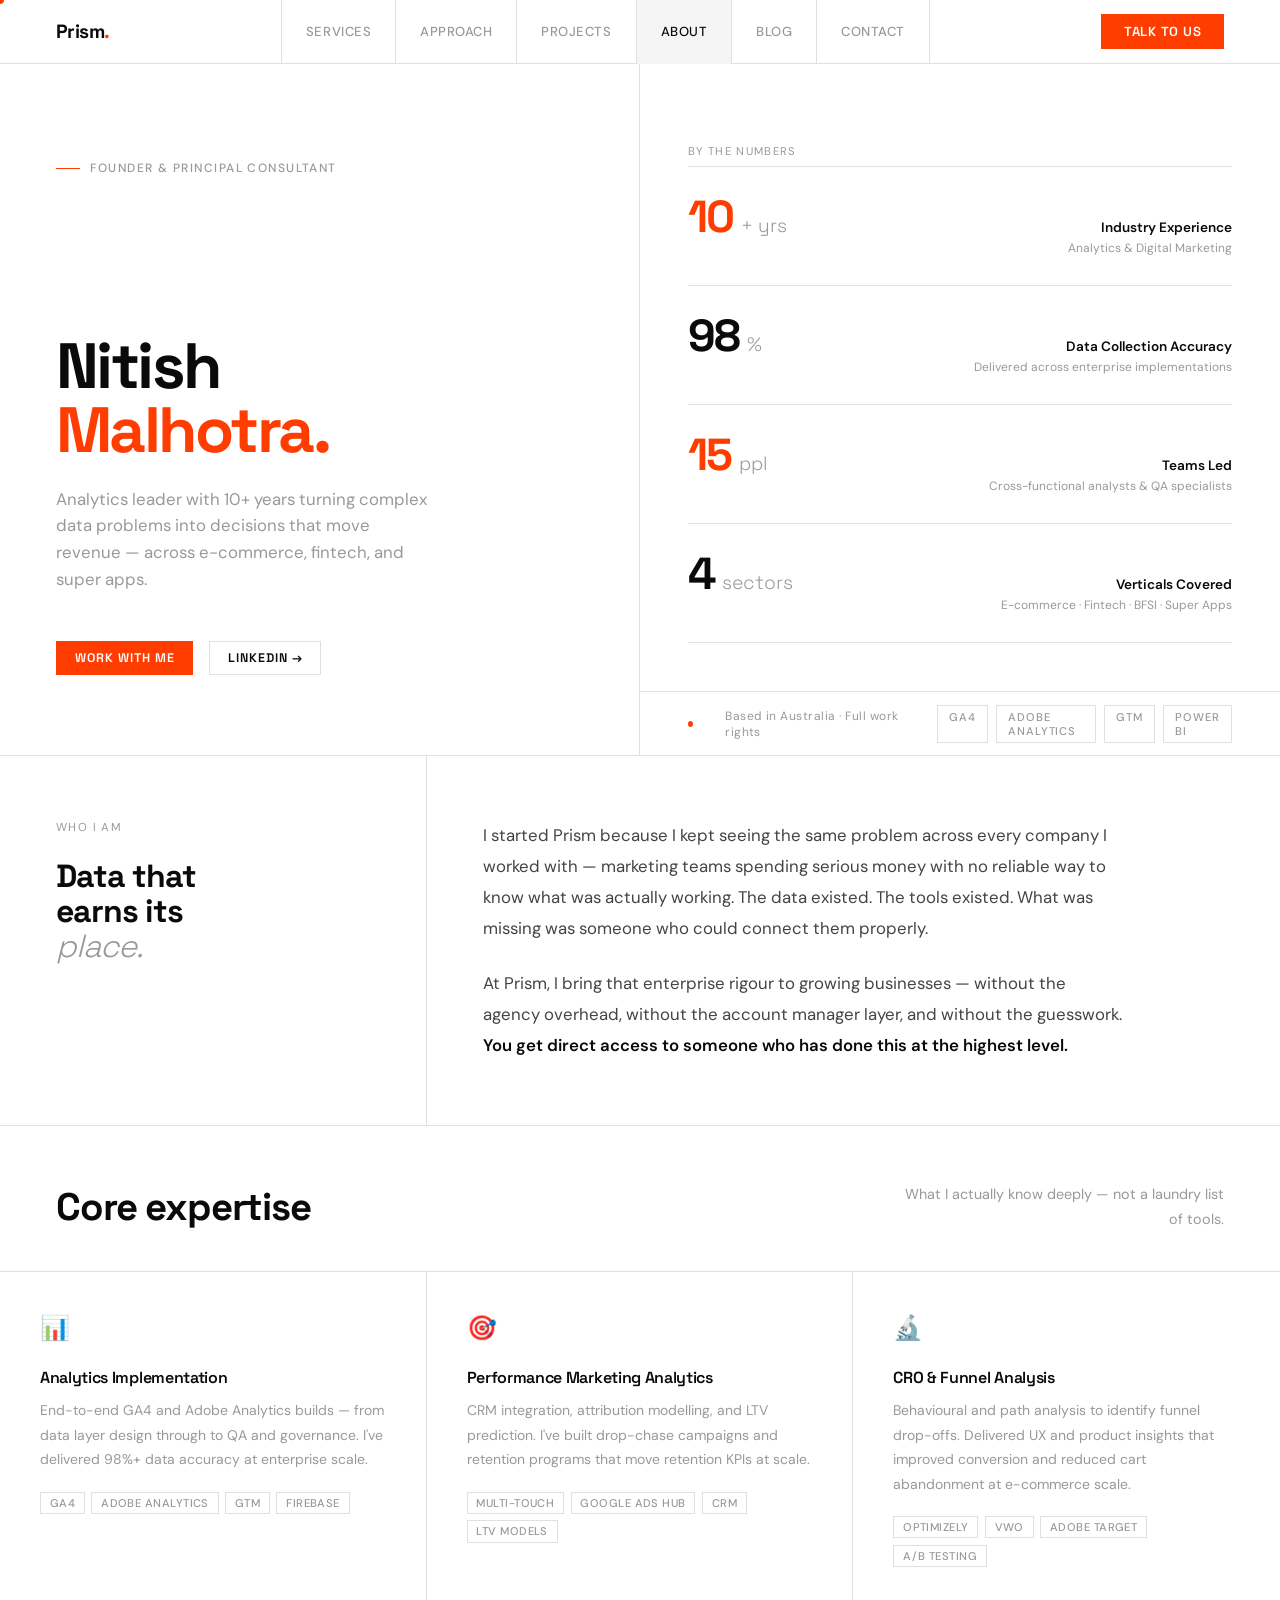
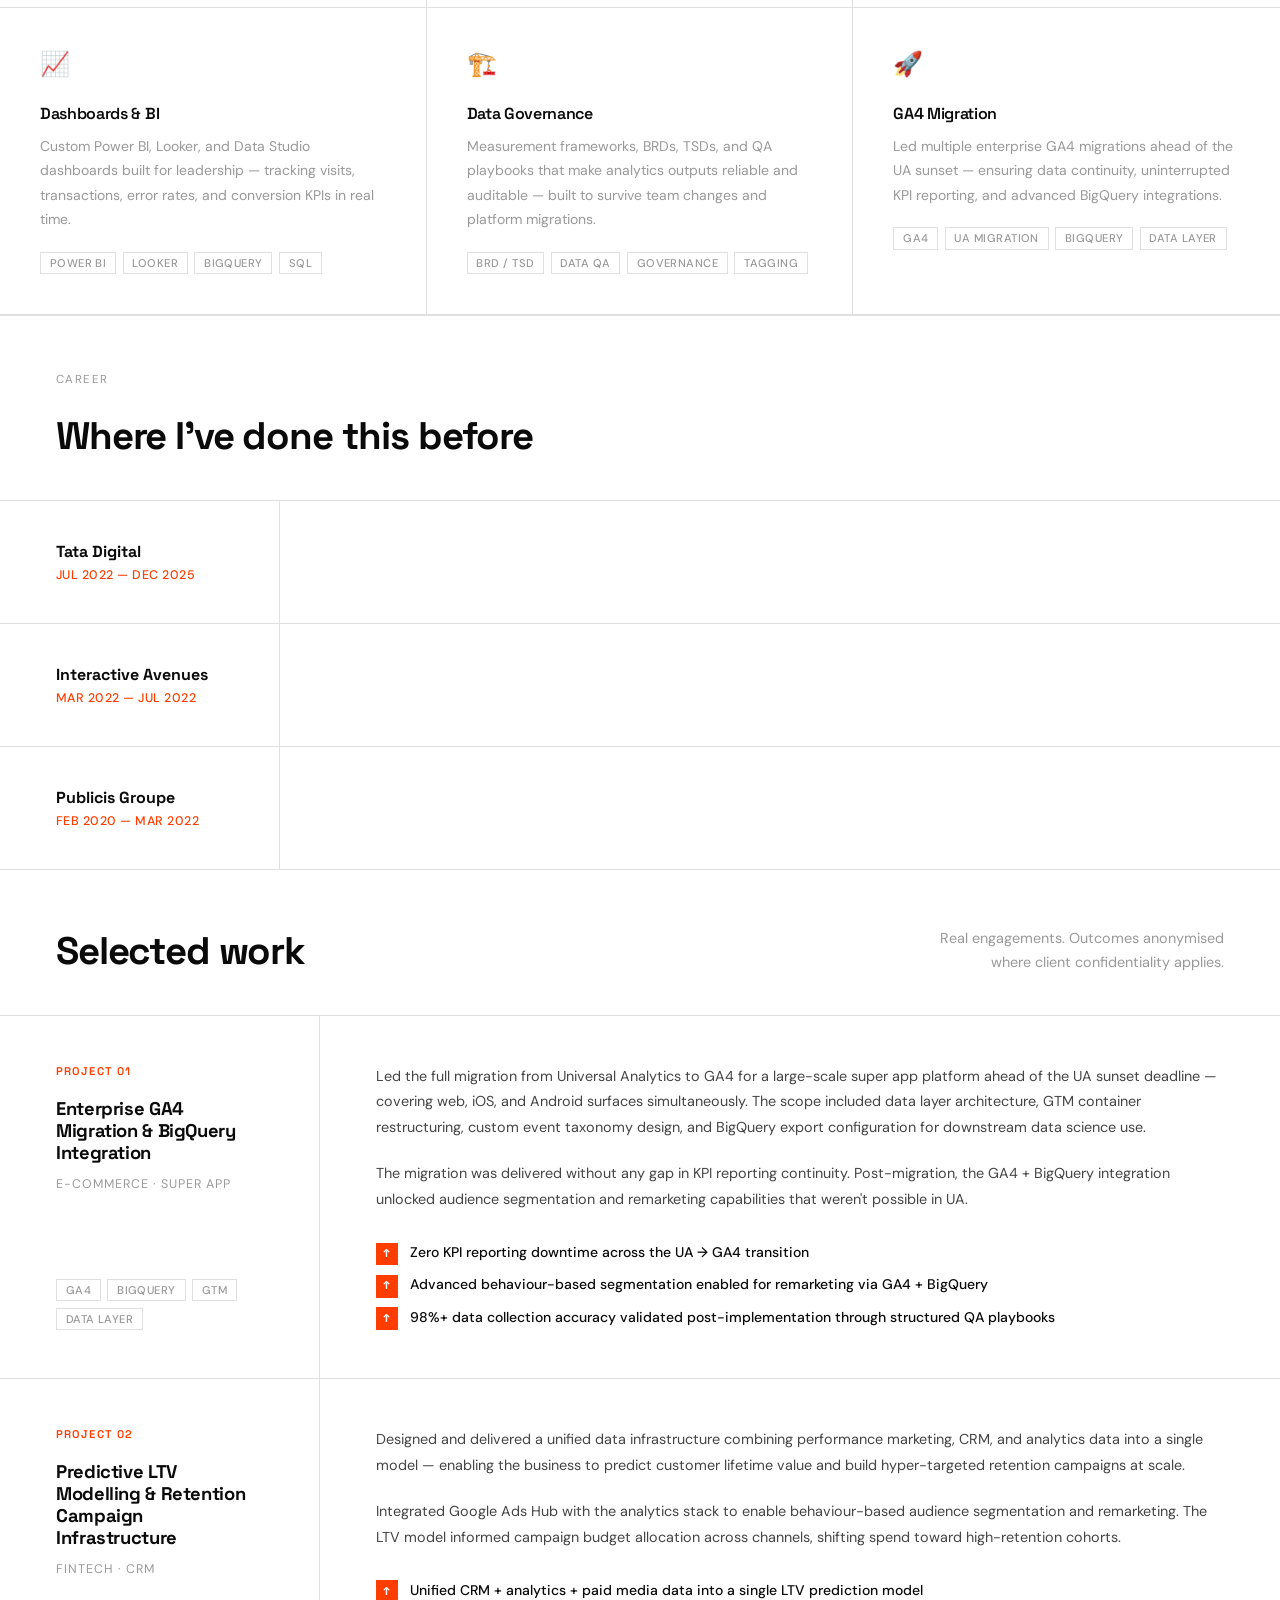
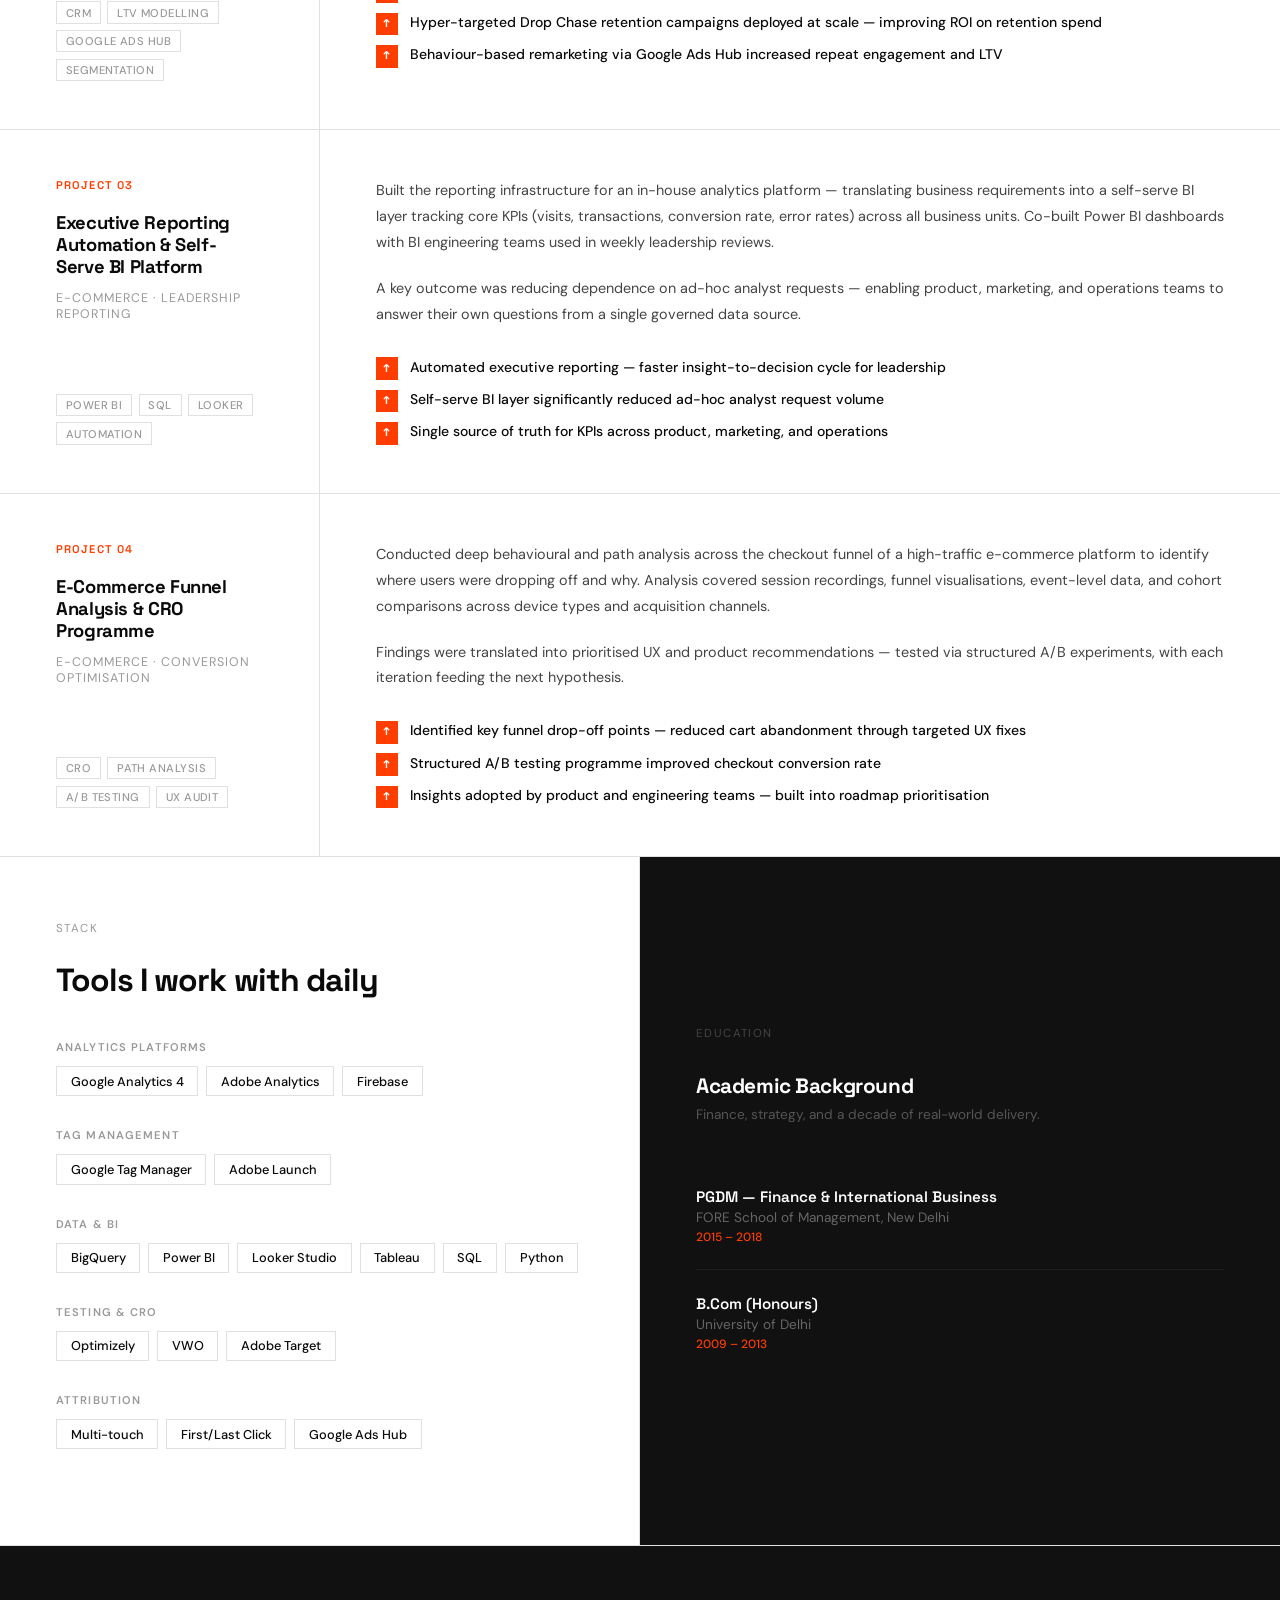
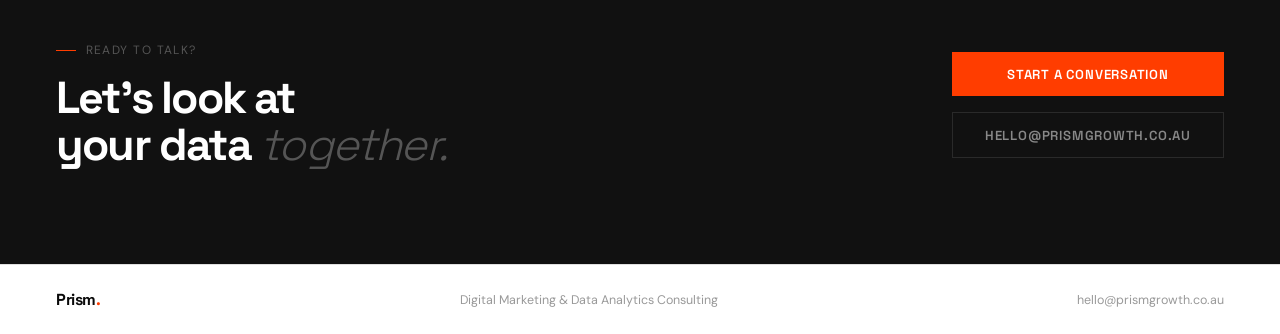
==== commit aacd78fa: "Update about.html" ====
--- a/about.html
+++ b/about.html
@@ -4,7 +4,7 @@
 <meta charset="UTF-8">
 <meta name="viewport" content="width=device-width, initial-scale=1.0">
 <!-- ── SEO: PRIMARY ── -->
-<title>About Nitish Malhotra — Founder | Prism Digital Marketing & Analytics</title>
+<title>About Nitish Malhotra — Prism Digital Marketing & Analytics</title>
 <meta name="description" content="Nitish Malhotra is a digital analytics leader with 10+ years experience at Tata Digital, Publicis Groupe, and Interactive Avenues. Founder of Prism Growth — analytics and marketing consulting in Australia.">
 <meta name="keywords" content="Nitish Malhotra, digital analytics consultant, GA4 expert Australia, marketing analytics consultant, data analytics consultant Australia, Prism Growth, Tata Digital analytics">
 <meta name="author" content="Nitish Malhotra — Prism Growth">
@@ -622,7 +622,7 @@
       <div class="intro-links">
         <a href="index.html#contact" class="intro-link primary">Work With Me</a>
         <a href="https://www.linkedin.com/in/nitish-malhotra-3794b9b4/" target="_blank" class="intro-link">LinkedIn →</a>
-        <a href="https://github.com/Nitishmalhotra" target="_blank" class="intro-link">GitHub →</a>
+
       </div>
     </div>
   </div>
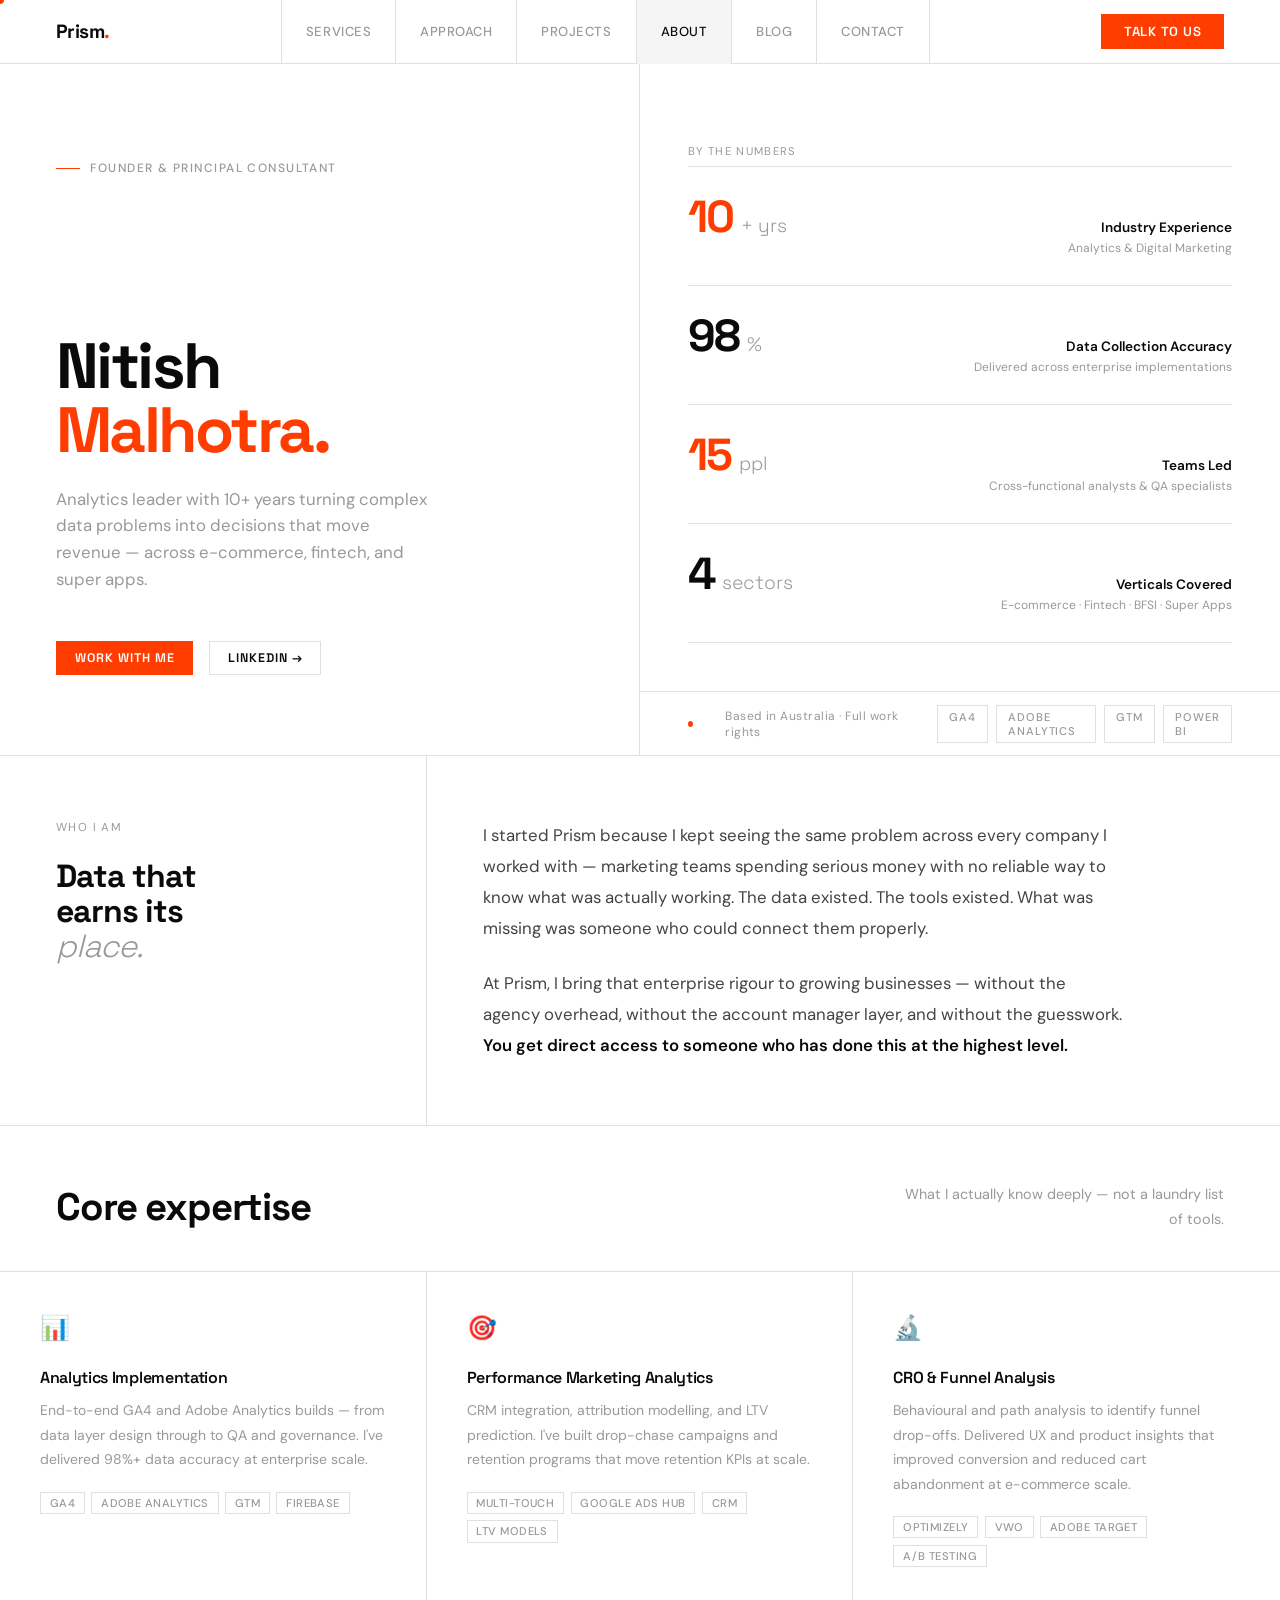
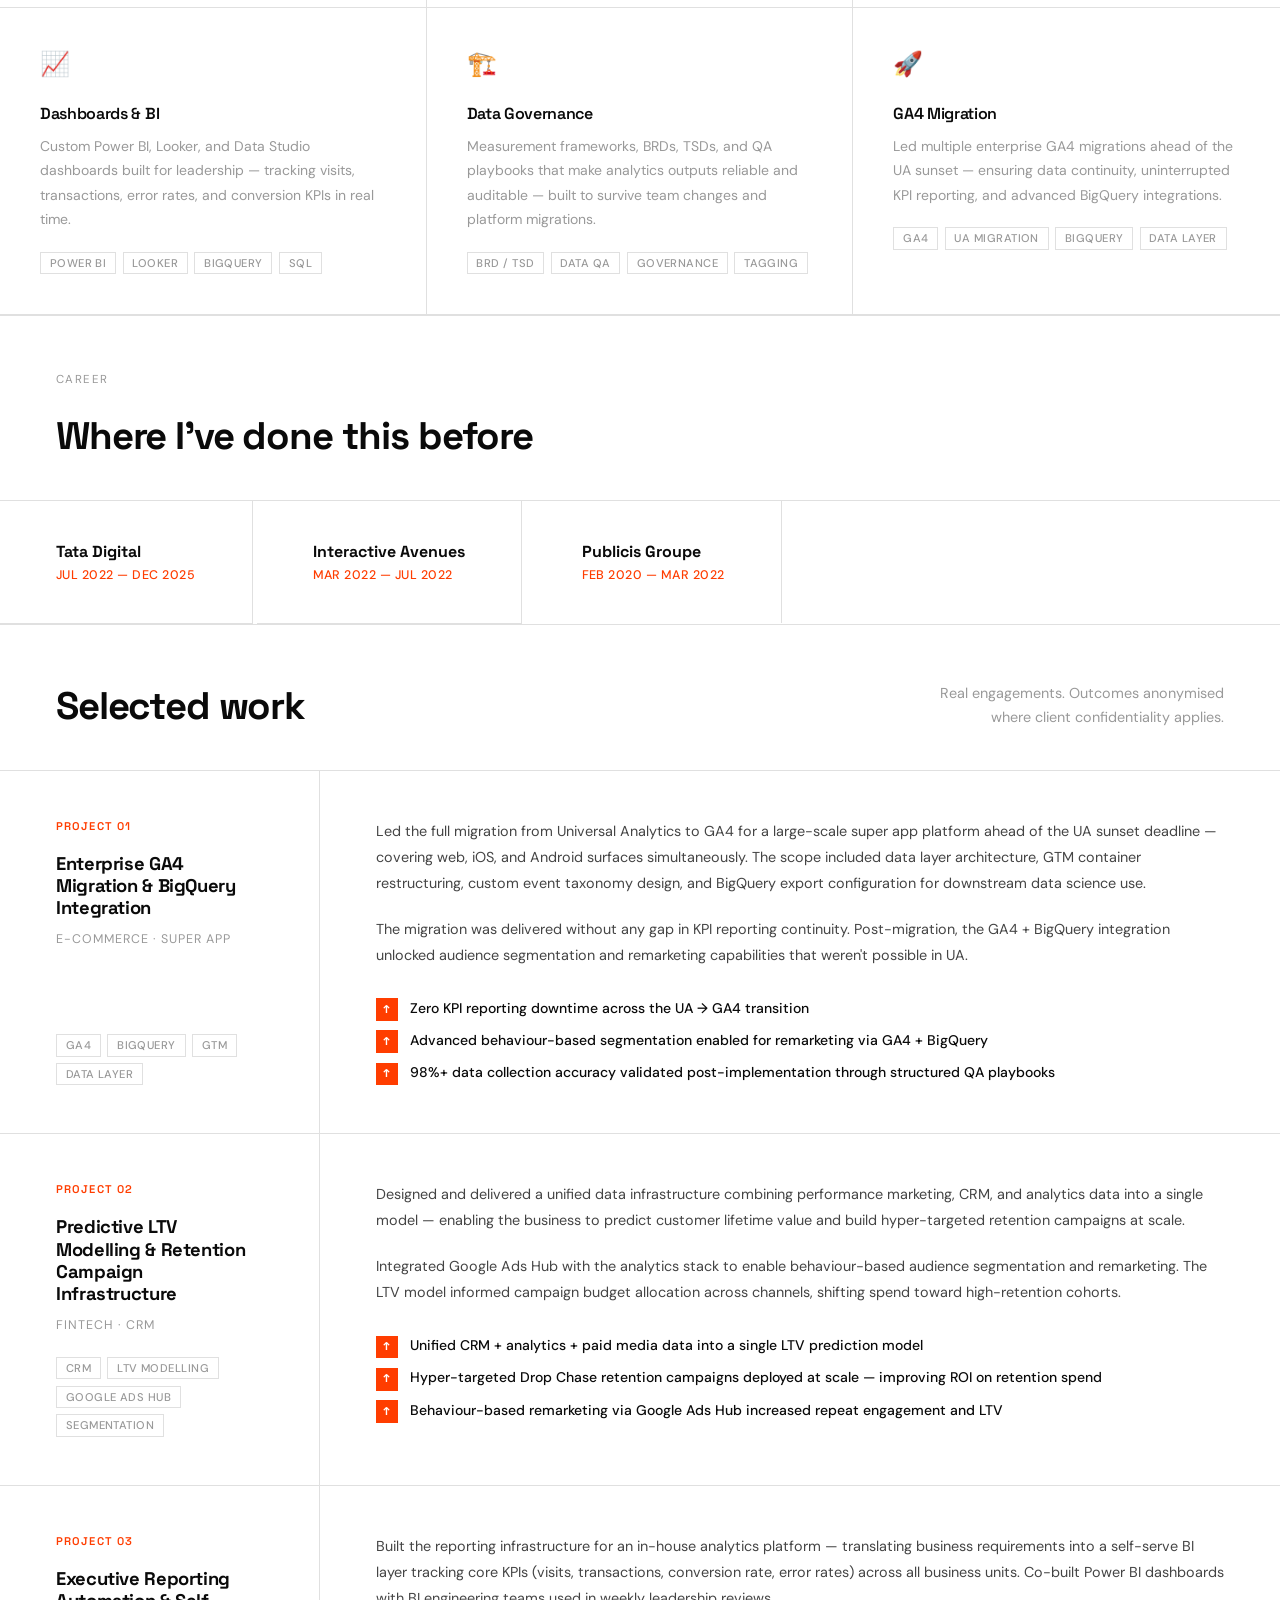
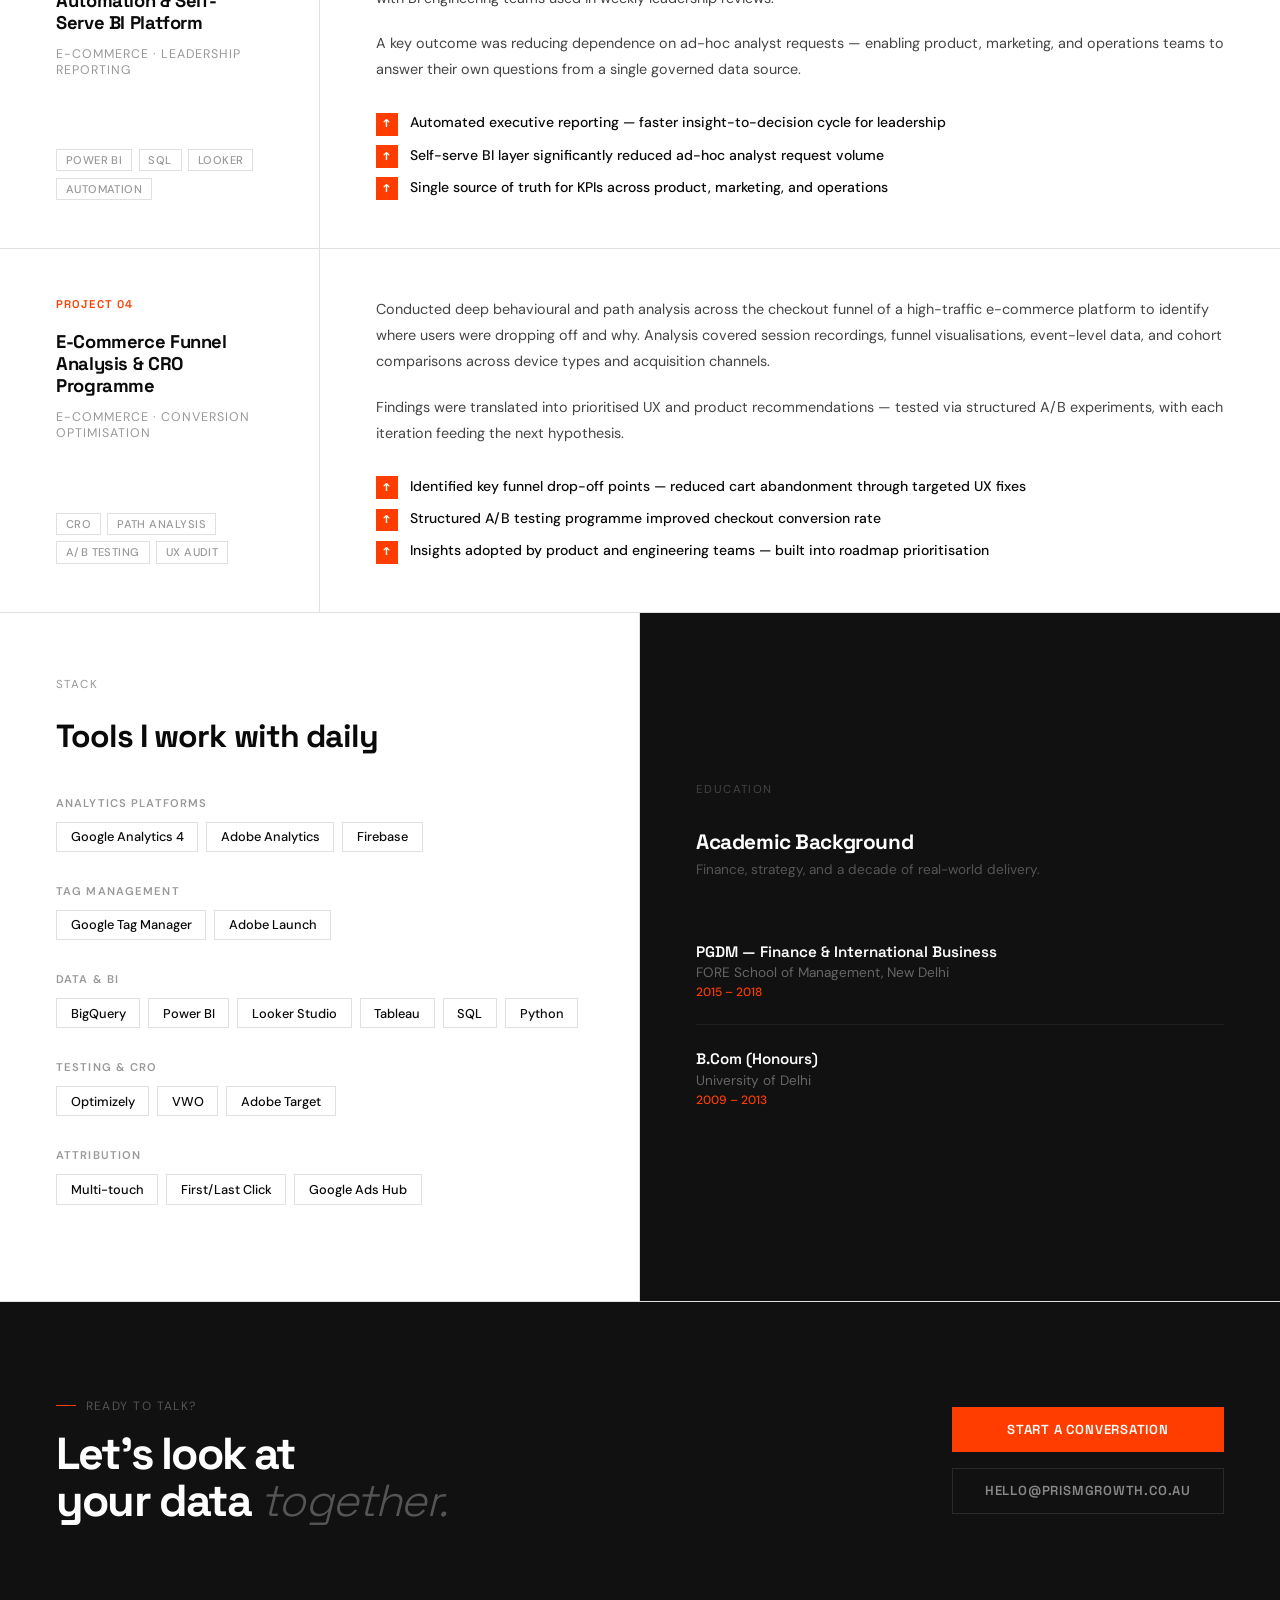
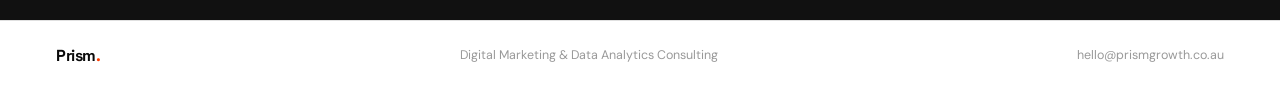
==== commit c63eb1d0: "Update about.html" ====
--- a/about.html
+++ b/about.html
@@ -339,7 +339,7 @@
   font-weight: 700; letter-spacing: -0.03em;
 }
 .career-row {
-  display: grid; grid-template-columns: 280px 1fr;
+  display: inline-block; grid-template-columns: 280px 1fr;
   border-bottom: 1px solid var(--rule);
   transition: background 0.15s;
 }
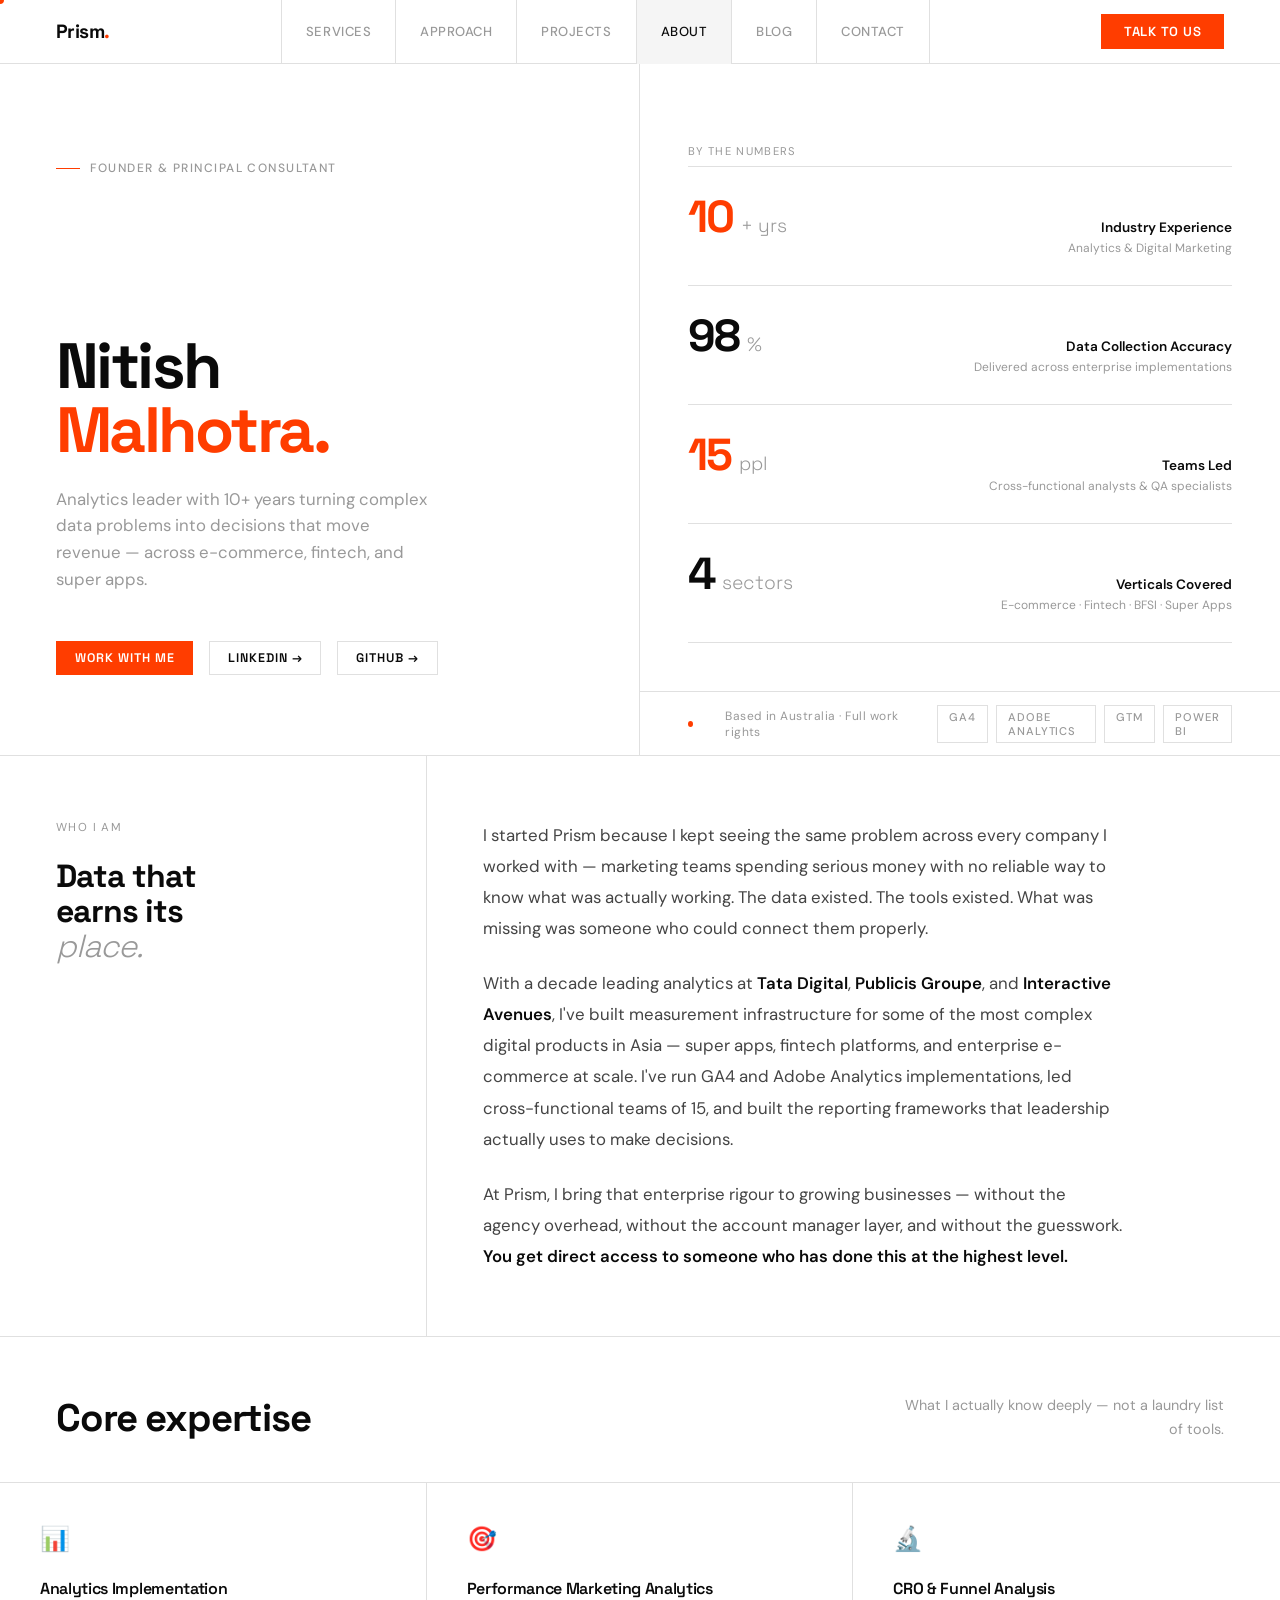
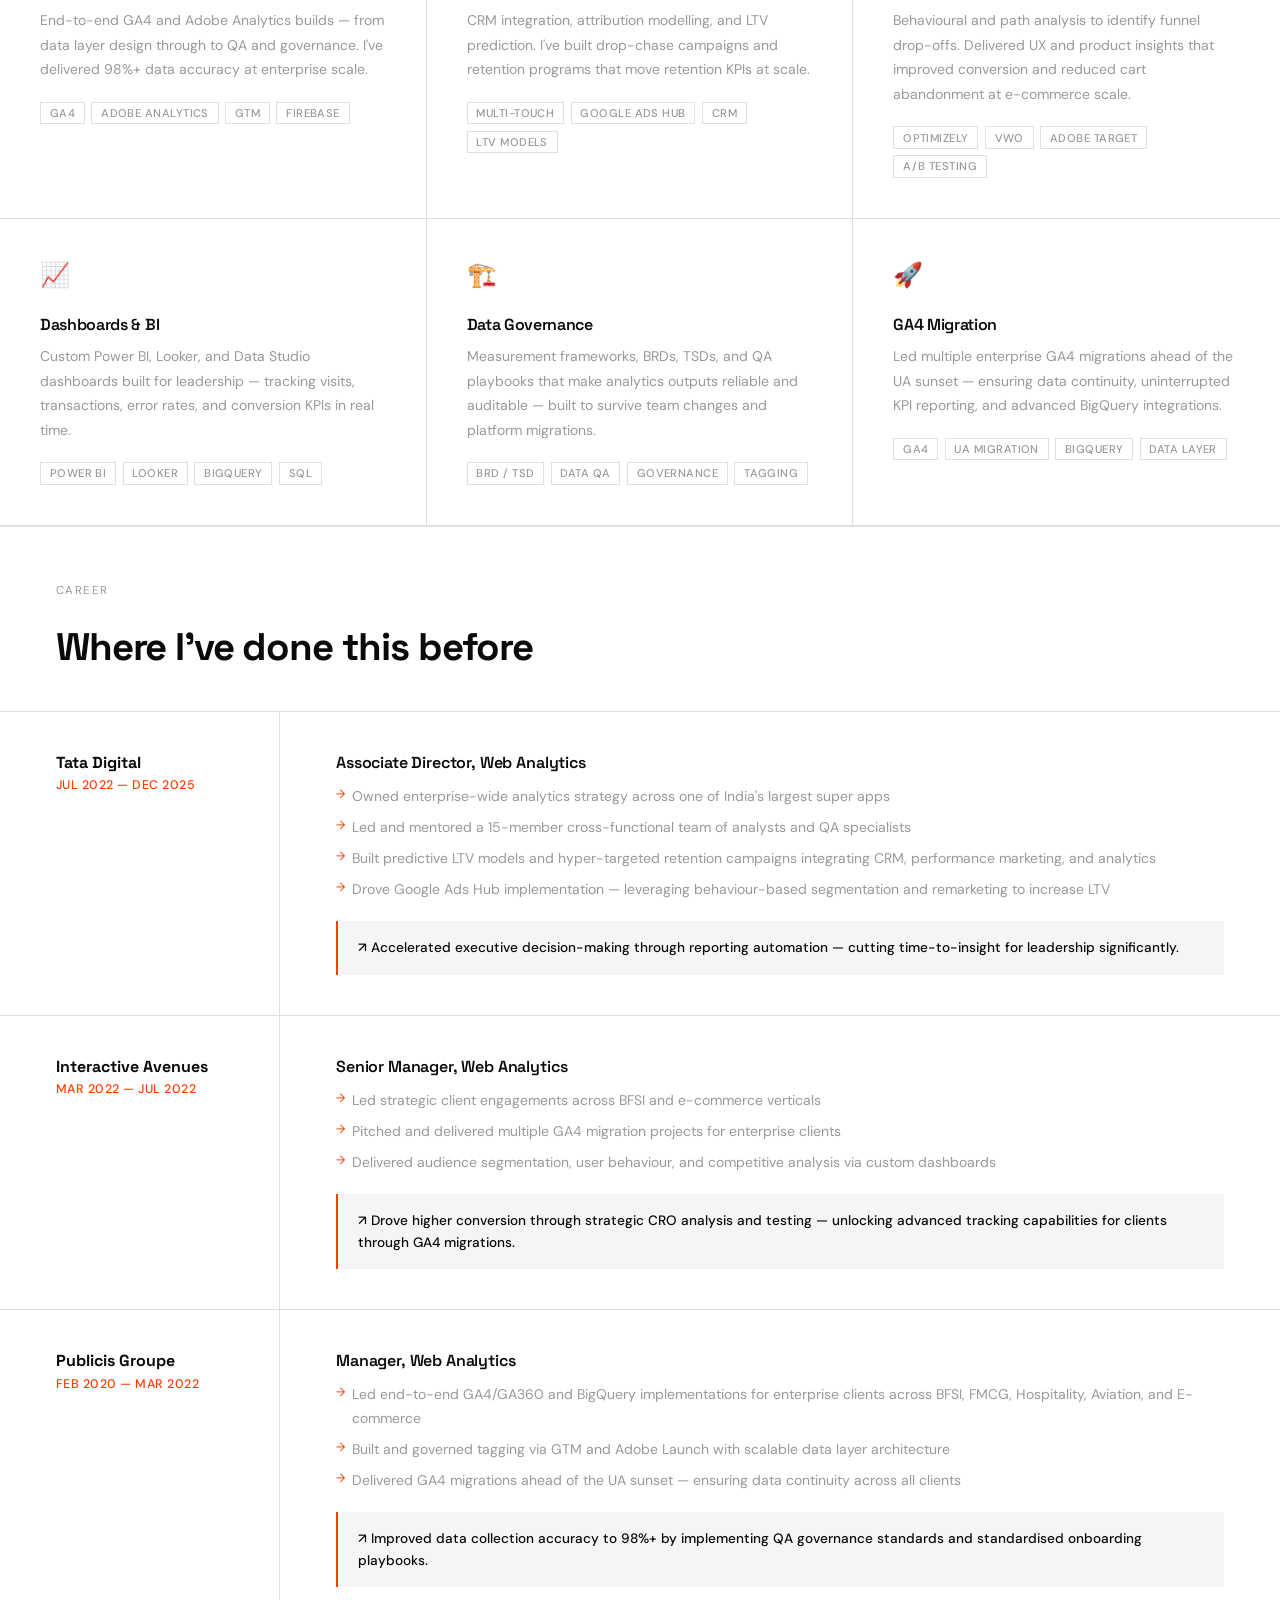
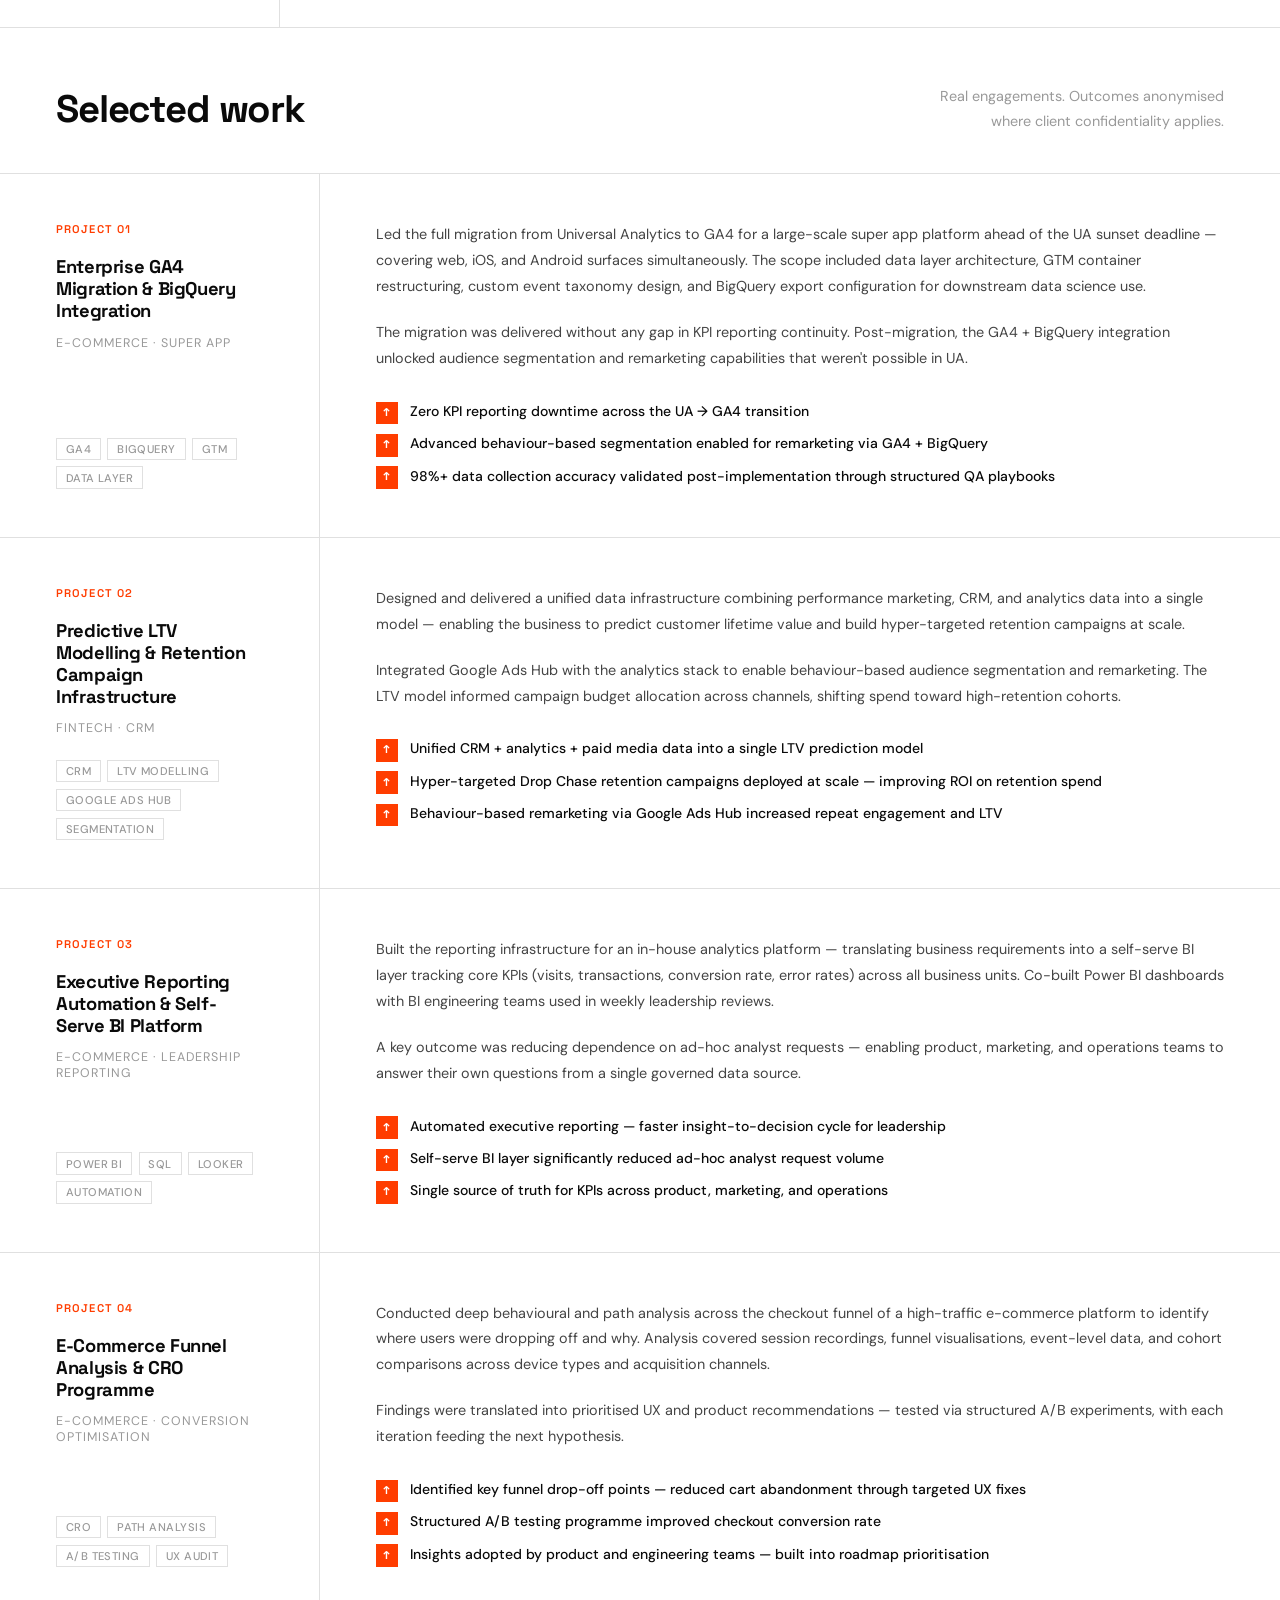
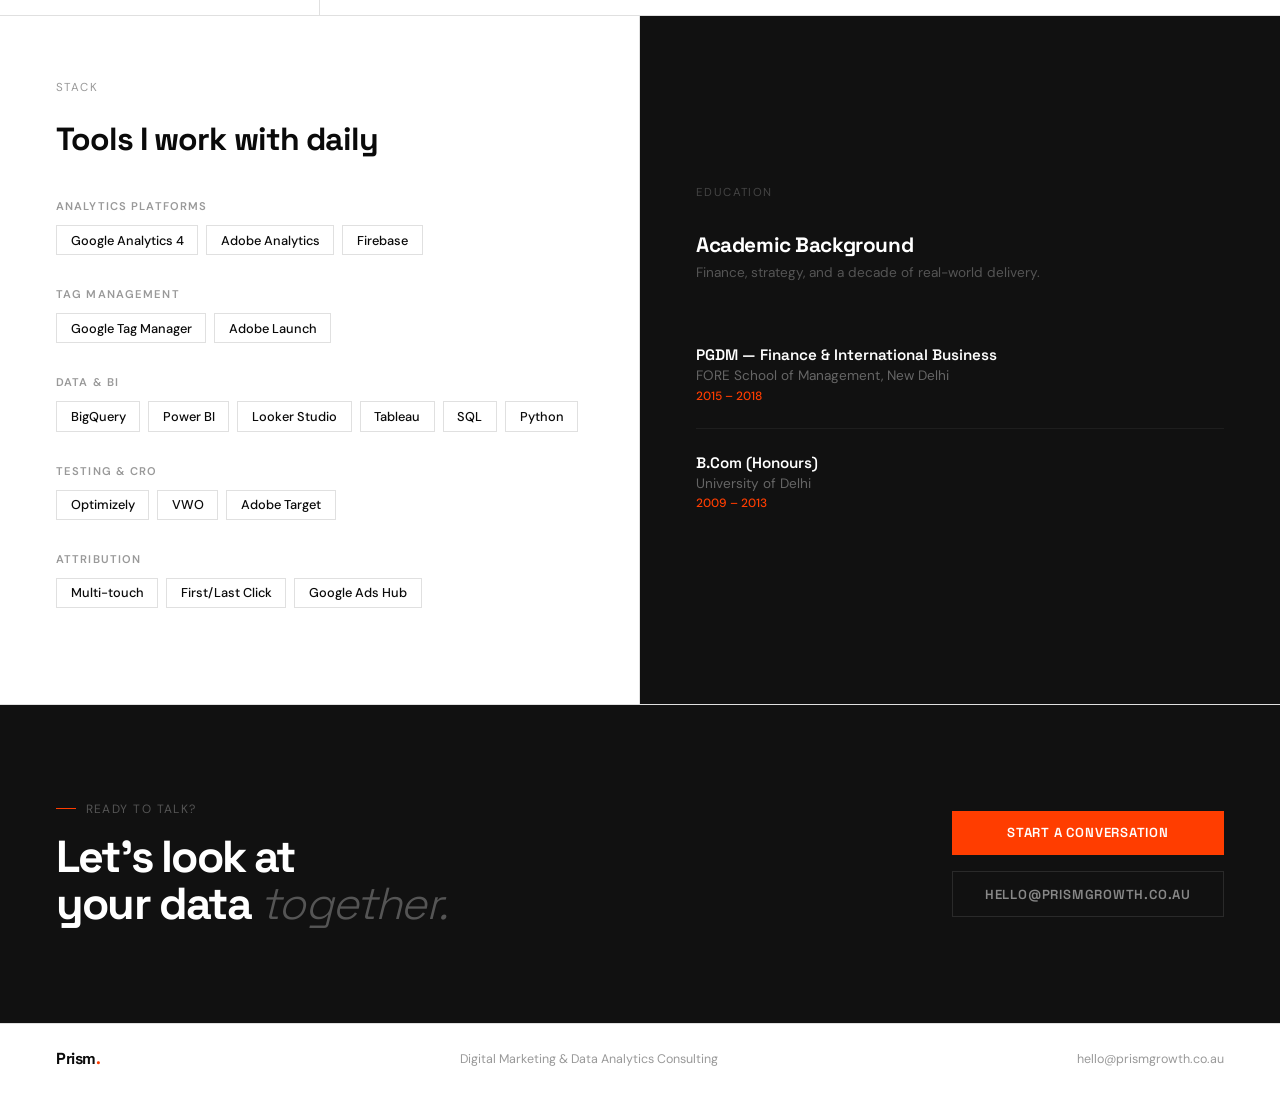
==== commit 11cf056b: "Add files via upload" ====
--- a/about.html
+++ b/about.html
@@ -4,18 +4,18 @@
 <meta charset="UTF-8">
 <meta name="viewport" content="width=device-width, initial-scale=1.0">
 <!-- ── SEO: PRIMARY ── -->
-<title>About Nitish Malhotra — Prism Digital Marketing & Analytics</title>
+<title>About Nitish Malhotra — Founder | Prism Digital Marketing & Analytics</title>
 <meta name="description" content="Nitish Malhotra is a digital analytics leader with 10+ years experience at Tata Digital, Publicis Groupe, and Interactive Avenues. Founder of Prism Growth — analytics and marketing consulting in Australia.">
 <meta name="keywords" content="Nitish Malhotra, digital analytics consultant, GA4 expert Australia, marketing analytics consultant, data analytics consultant Australia, Prism Growth, Tata Digital analytics">
 <meta name="author" content="Nitish Malhotra — Prism Growth">
-
+<link rel="canonical" href="https://nitishmalhotra.github.io/prismgrowth/about.html">
 
 <!-- ── SEO: OPEN GRAPH ── -->
 <meta property="og:type" content="profile">
-
+<meta property="og:url" content="https://nitishmalhotra.github.io/prismgrowth/about.html">
 <meta property="og:title" content="About Nitish Malhotra — Prism Growth">
 <meta property="og:description" content="Analytics leader with 10+ years turning complex data problems into decisions that move revenue. Founder of Prism Growth, based in Australia.">
-
+<meta property="og:image" content="https://nitishmalhotra.github.io/prismgrowth/og-image.png">
 <meta property="og:locale" content="en_AU">
 <meta property="og:site_name" content="Prism Growth">
 
@@ -23,7 +23,7 @@
 <meta name="twitter:card" content="summary_large_image">
 <meta name="twitter:title" content="About Nitish Malhotra — Prism Growth">
 <meta name="twitter:description" content="Analytics leader with 10+ years turning complex data problems into decisions that move revenue. Founder of Prism Growth, based in Australia.">
-
+<meta name="twitter:image" content="https://nitishmalhotra.github.io/prismgrowth/og-image.png">
 
 <!-- ── SEO: SCHEMA.ORG PERSON ── -->
 <script type="application/ld+json">
@@ -31,8 +31,9 @@
   "@context": "https://schema.org",
   "@type": "Person",
   "name": "Nitish Malhotra",
-  "jobTitle": "Principal Analytics Consultant",
+  "jobTitle": "Founder & Principal Analytics Consultant",
   "description": "Digital analytics and marketing consultant with 10+ years experience across e-commerce, fintech, and super apps. Founder of Prism Growth.",
+  "url": "https://nitishmalhotra.github.io/prismgrowth/about.html",
   "email": "hello@prismgrowth.co.au",
   "worksFor": {
     "@type": "Organization",
@@ -339,7 +340,7 @@
   font-weight: 700; letter-spacing: -0.03em;
 }
 .career-row {
-  display: inline-block; grid-template-columns: 280px 1fr;
+  display: grid; grid-template-columns: 280px 1fr;
   border-bottom: 1px solid var(--rule);
   transition: background 0.15s;
 }
@@ -622,7 +623,7 @@
       <div class="intro-links">
         <a href="index.html#contact" class="intro-link primary">Work With Me</a>
         <a href="https://www.linkedin.com/in/nitish-malhotra-3794b9b4/" target="_blank" class="intro-link">LinkedIn →</a>
-
+        <a href="https://github.com/Nitishmalhotra" target="_blank" class="intro-link">GitHub →</a>
       </div>
     </div>
   </div>
@@ -687,6 +688,9 @@
       I started Prism because I kept seeing the same problem across every company I worked with — marketing teams spending serious money with no reliable way to know what was actually working. The data existed. The tools existed. What was missing was someone who could connect them properly.
     </p>
     <p>
+      With a decade leading analytics at <strong>Tata Digital</strong>, <strong>Publicis Groupe</strong>, and <strong>Interactive Avenues</strong>, I've built measurement infrastructure for some of the most complex digital products in Asia — super apps, fintech platforms, and enterprise e-commerce at scale. I've run GA4 and Adobe Analytics implementations, led cross-functional teams of 15, and built the reporting frameworks that leadership actually uses to make decisions.
+    </p>
+    <p>
       At Prism, I bring that enterprise rigour to growing businesses — without the agency overhead, without the account manager layer, and without the guesswork. <strong>You get direct access to someone who has done this at the highest level.</strong>
     </p>
   </div>
@@ -762,6 +766,17 @@
       <div class="career-company">Tata Digital</div>
       <div class="career-period">Jul 2022 — Dec 2025</div>
     </div>
+    <div class="career-body">
+      <div class="career-role">Associate Director, Web Analytics</div>
+      <ul>
+        <li>Owned enterprise-wide analytics strategy across one of India's largest super apps</li>
+        <li>Led and mentored a 15-member cross-functional team of analysts and QA specialists</li>
+        <li>Built predictive LTV models and hyper-targeted retention campaigns integrating CRM, performance marketing, and analytics</li>
+        <li>Drove Google Ads Hub implementation — leveraging behaviour-based segmentation and remarketing to increase LTV</li>
+      </ul>
+      <div class="career-win">
+        ↗ Accelerated executive decision-making through reporting automation — cutting time-to-insight for leadership significantly.
+      </div>
     </div>
   </div>
 
@@ -770,6 +785,16 @@
       <div class="career-company">Interactive Avenues</div>
       <div class="career-period">Mar 2022 — Jul 2022</div>
     </div>
+    <div class="career-body">
+      <div class="career-role">Senior Manager, Web Analytics</div>
+      <ul>
+        <li>Led strategic client engagements across BFSI and e-commerce verticals</li>
+        <li>Pitched and delivered multiple GA4 migration projects for enterprise clients</li>
+        <li>Delivered audience segmentation, user behaviour, and competitive analysis via custom dashboards</li>
+      </ul>
+      <div class="career-win">
+        ↗ Drove higher conversion through strategic CRO analysis and testing — unlocking advanced tracking capabilities for clients through GA4 migrations.
+      </div>
     </div>
   </div>
 
@@ -778,6 +803,16 @@
       <div class="career-company">Publicis Groupe</div>
       <div class="career-period">Feb 2020 — Mar 2022</div>
     </div>
+    <div class="career-body">
+      <div class="career-role">Manager, Web Analytics</div>
+      <ul>
+        <li>Led end-to-end GA4/GA360 and BigQuery implementations for enterprise clients across BFSI, FMCG, Hospitality, Aviation, and E-commerce</li>
+        <li>Built and governed tagging via GTM and Adobe Launch with scalable data layer architecture</li>
+        <li>Delivered GA4 migrations ahead of the UA sunset — ensuring data continuity across all clients</li>
+      </ul>
+      <div class="career-win">
+        ↗ Improved data collection accuracy to 98%+ by implementing QA governance standards and standardised onboarding playbooks.
+      </div>
     </div>
   </div>
 </section>
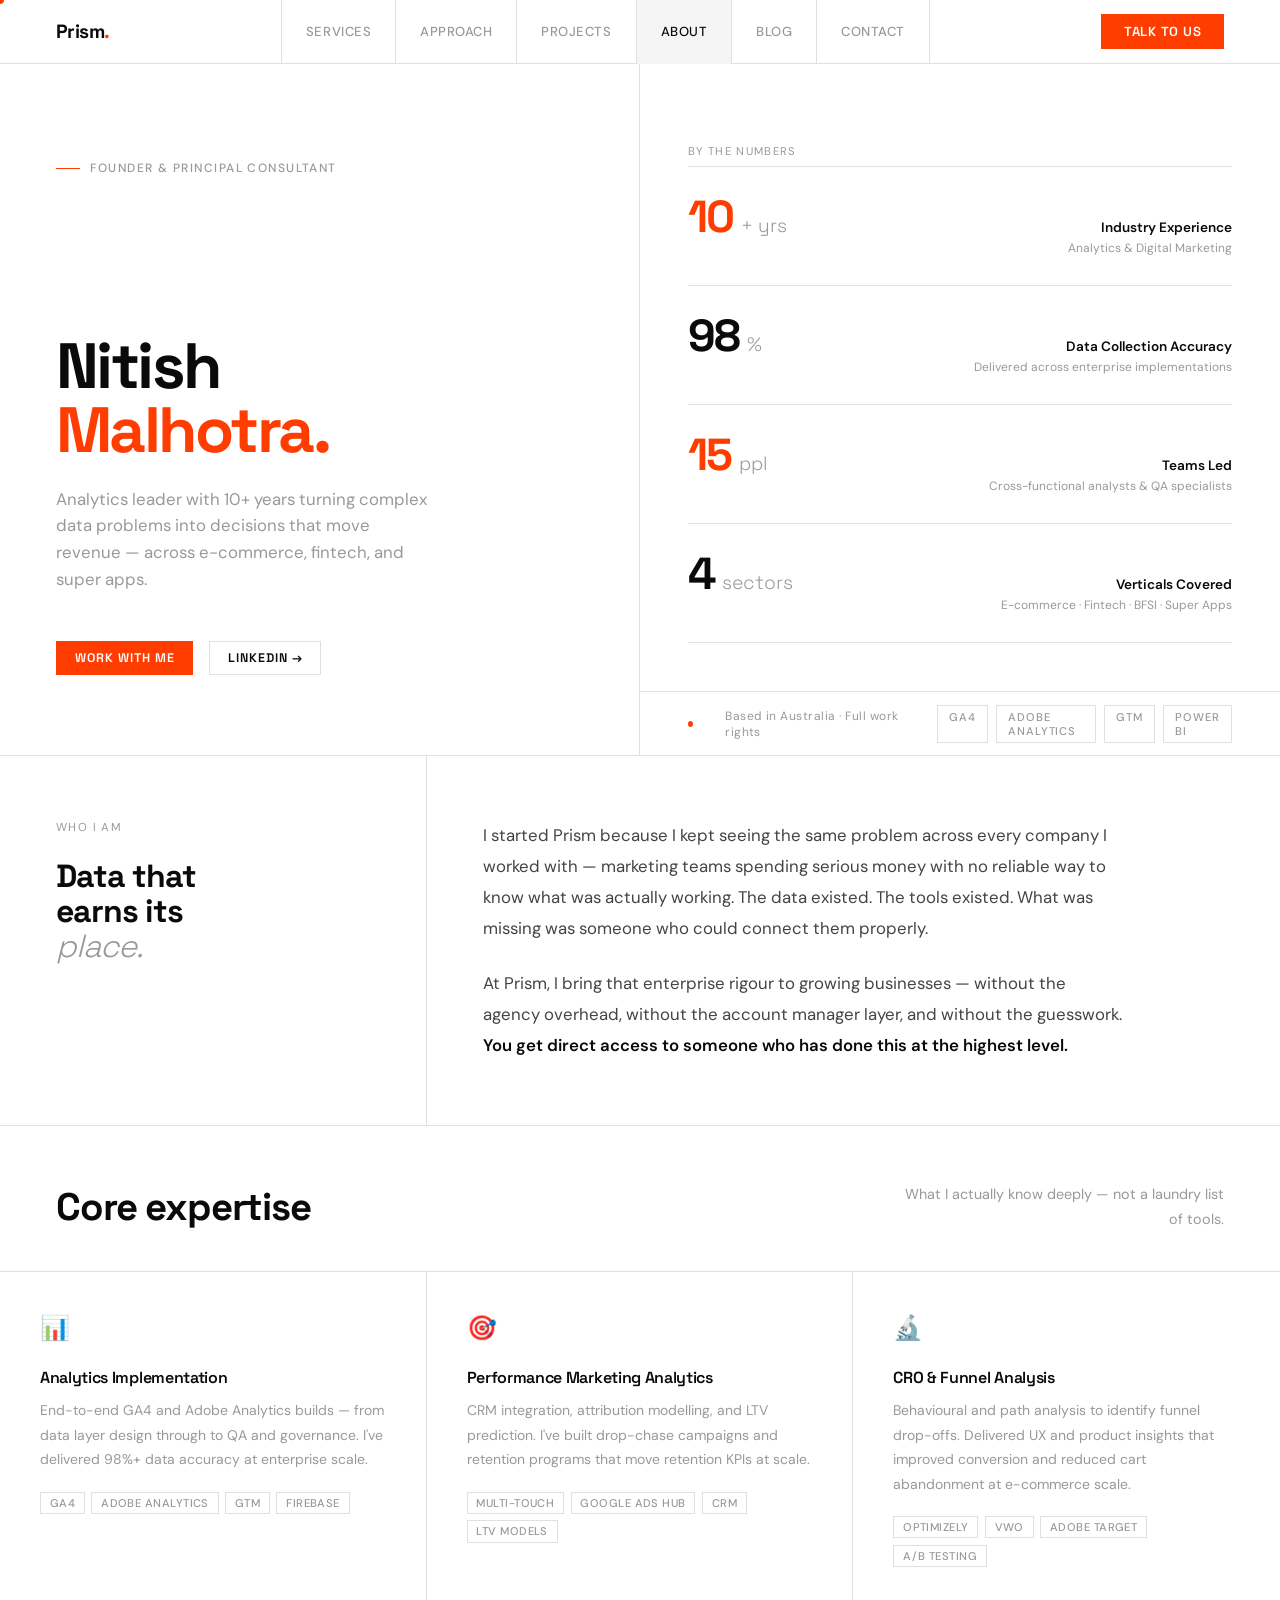
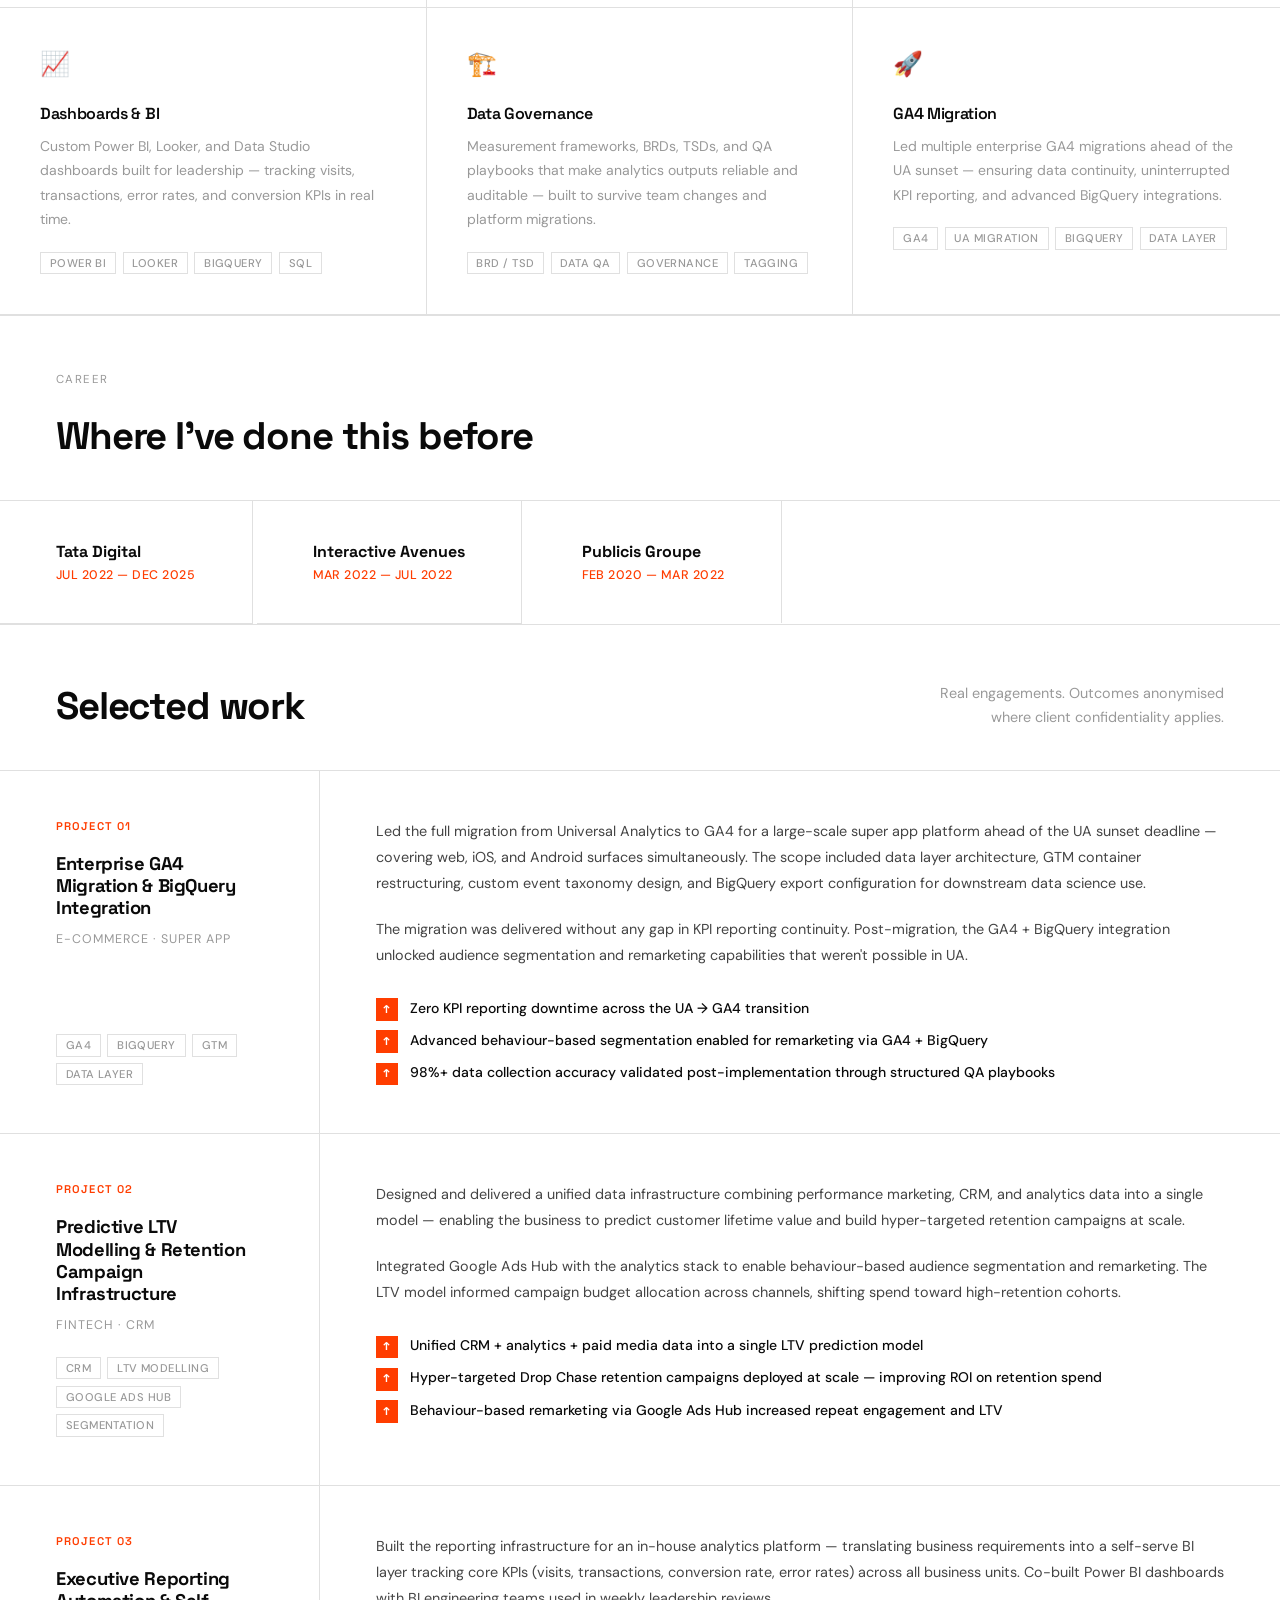
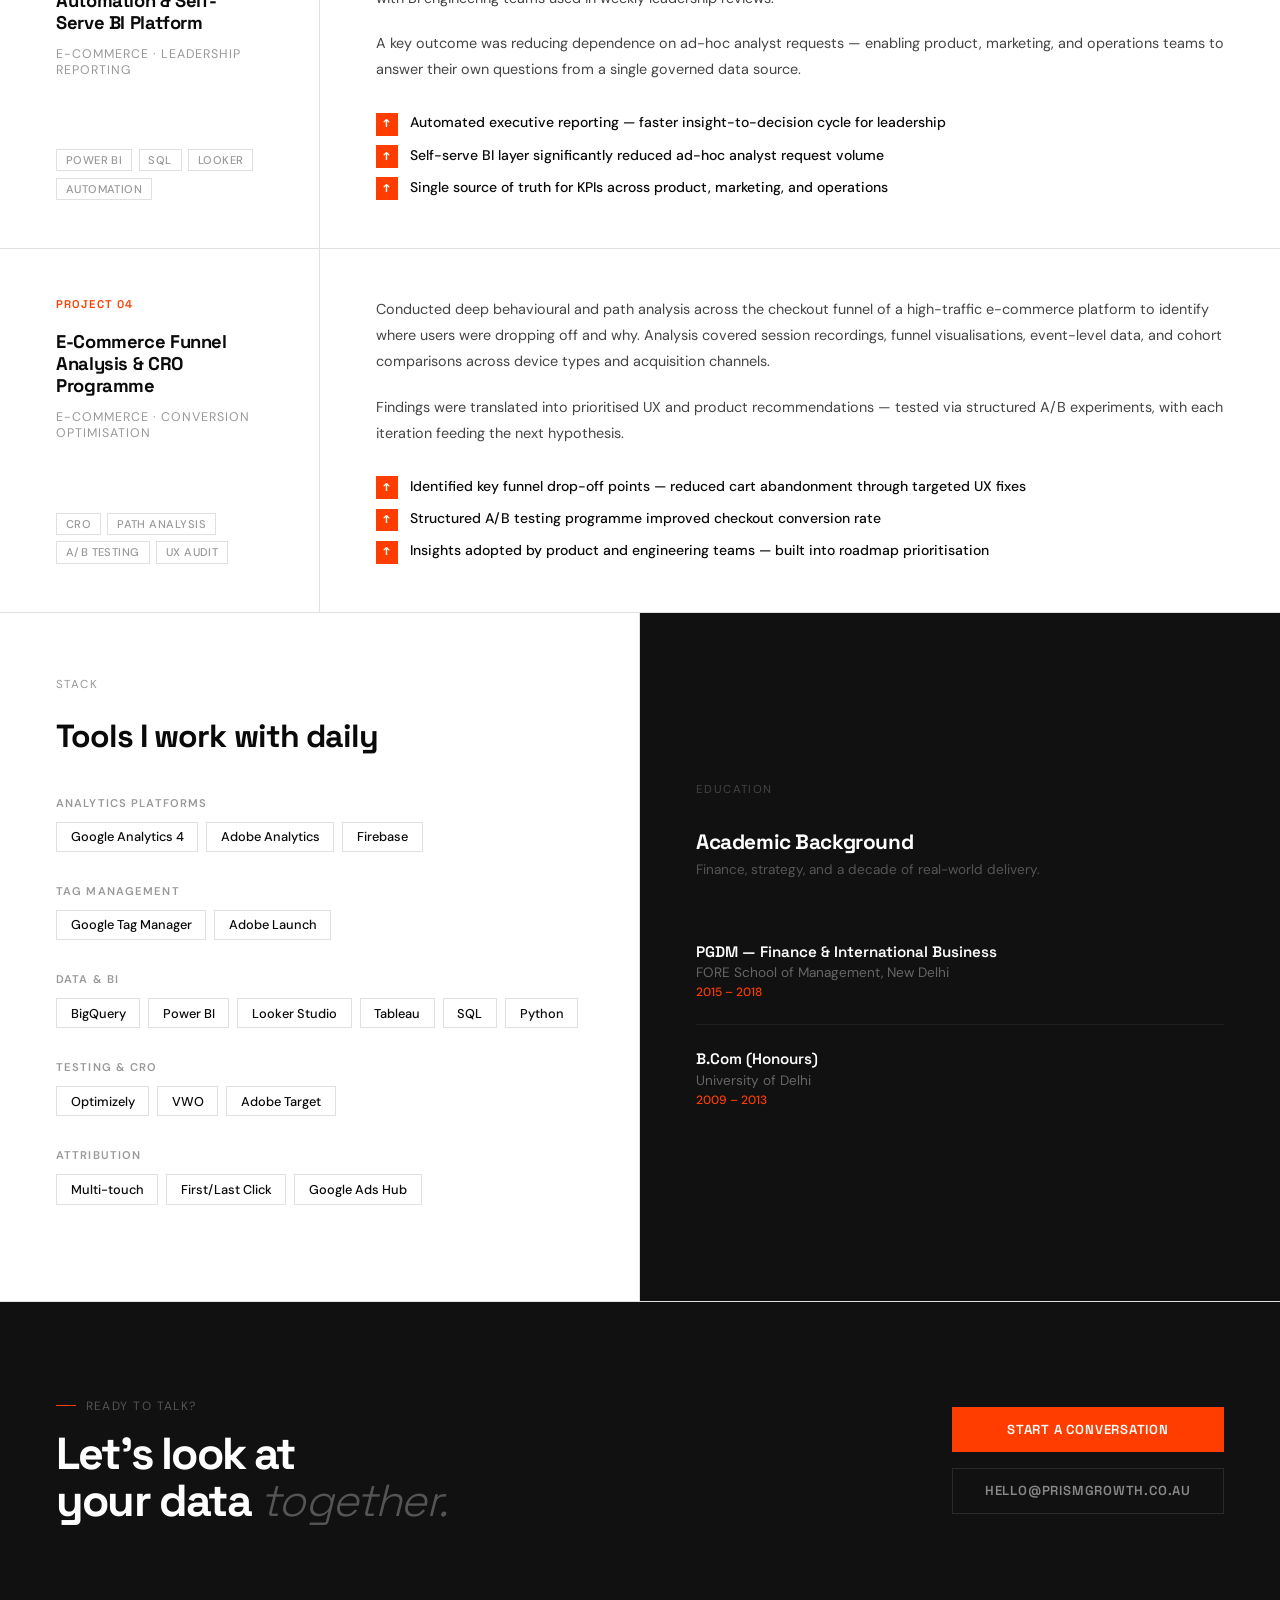
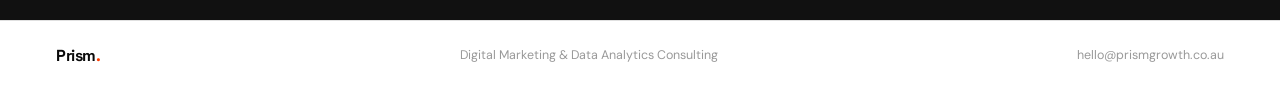
==== commit fc36bb70: "Add files via upload" ====
--- a/about.html
+++ b/about.html
@@ -1,21 +1,29 @@
 <!DOCTYPE html>
 <html lang="en">
 <head>
+<!-- Microsoft Clarity -->
+<script type="text/javascript">
+    (function(c,l,a,r,i,t,y){
+        c[a]=c[a]||function(){(c[a].q=c[a].q||[]).push(arguments)};
+        t=l.createElement(r);t.async=1;t.src="https://www.clarity.ms/tag/"+i;
+        y=l.getElementsByTagName(r)[0];y.parentNode.insertBefore(t,y);
+    })(window, document, "clarity", "script", "xdj9id6ljm");
+</script>
 <meta charset="UTF-8">
 <meta name="viewport" content="width=device-width, initial-scale=1.0">
 <!-- ── SEO: PRIMARY ── -->
-<title>About Nitish Malhotra — Founder | Prism Digital Marketing & Analytics</title>
+<title>About Nitish Malhotra — Prism Digital Marketing & Analytics</title>
 <meta name="description" content="Nitish Malhotra is a digital analytics leader with 10+ years experience at Tata Digital, Publicis Groupe, and Interactive Avenues. Founder of Prism Growth — analytics and marketing consulting in Australia.">
 <meta name="keywords" content="Nitish Malhotra, digital analytics consultant, GA4 expert Australia, marketing analytics consultant, data analytics consultant Australia, Prism Growth, Tata Digital analytics">
 <meta name="author" content="Nitish Malhotra — Prism Growth">
-<link rel="canonical" href="https://nitishmalhotra.github.io/prismgrowth/about.html">
+
 
 <!-- ── SEO: OPEN GRAPH ── -->
 <meta property="og:type" content="profile">
-<meta property="og:url" content="https://nitishmalhotra.github.io/prismgrowth/about.html">
+
 <meta property="og:title" content="About Nitish Malhotra — Prism Growth">
 <meta property="og:description" content="Analytics leader with 10+ years turning complex data problems into decisions that move revenue. Founder of Prism Growth, based in Australia.">
-<meta property="og:image" content="https://nitishmalhotra.github.io/prismgrowth/og-image.png">
+
 <meta property="og:locale" content="en_AU">
 <meta property="og:site_name" content="Prism Growth">
 
@@ -23,7 +31,7 @@
 <meta name="twitter:card" content="summary_large_image">
 <meta name="twitter:title" content="About Nitish Malhotra — Prism Growth">
 <meta name="twitter:description" content="Analytics leader with 10+ years turning complex data problems into decisions that move revenue. Founder of Prism Growth, based in Australia.">
-<meta name="twitter:image" content="https://nitishmalhotra.github.io/prismgrowth/og-image.png">
+
 
 <!-- ── SEO: SCHEMA.ORG PERSON ── -->
 <script type="application/ld+json">
@@ -31,9 +39,8 @@
   "@context": "https://schema.org",
   "@type": "Person",
   "name": "Nitish Malhotra",
-  "jobTitle": "Founder & Principal Analytics Consultant",
+  "jobTitle": "Principal Analytics Consultant",
   "description": "Digital analytics and marketing consultant with 10+ years experience across e-commerce, fintech, and super apps. Founder of Prism Growth.",
-  "url": "https://nitishmalhotra.github.io/prismgrowth/about.html",
   "email": "hello@prismgrowth.co.au",
   "worksFor": {
     "@type": "Organization",
@@ -340,7 +347,7 @@
   font-weight: 700; letter-spacing: -0.03em;
 }
 .career-row {
-  display: grid; grid-template-columns: 280px 1fr;
+  display: inline-block; grid-template-columns: 280px 1fr;
   border-bottom: 1px solid var(--rule);
   transition: background 0.15s;
 }
@@ -589,8 +596,20 @@
   .project-body { padding: 2rem 1.5rem; }
 }
 </style>
+
+<!-- Google Tag Manager -->
+<script>(function(w,d,s,l,i){w[l]=w[l]||[];w[l].push({'gtm.start':
+new Date().getTime(),event:'gtm.js'});var f=d.getElementsByTagName(s)[0],
+j=d.createElement(s),dl=l!='dataLayer'?'&l='+l:'';j.async=true;j.src=
+'https://www.googletagmanager.com/gtm.js?id='+i+dl;f.parentNode.insertBefore(j,f);
+})(window,document,'script','dataLayer','GTM-NT9L97F2');</script>
+<!-- End Google Tag Manager -->
 </head>
 <body>
+<!-- Google Tag Manager (noscript) -->
+<noscript><iframe src="https://www.googletagmanager.com/ns.html?id=GTM-NT9L97F2"
+height="0" width="0" style="display:none;visibility:hidden"></iframe></noscript>
+<!-- End Google Tag Manager (noscript) -->
 
 <div class="cursor" id="cursor"></div>
 
@@ -623,7 +642,7 @@
       <div class="intro-links">
         <a href="index.html#contact" class="intro-link primary">Work With Me</a>
         <a href="https://www.linkedin.com/in/nitish-malhotra-3794b9b4/" target="_blank" class="intro-link">LinkedIn →</a>
-        <a href="https://github.com/Nitishmalhotra" target="_blank" class="intro-link">GitHub →</a>
+
       </div>
     </div>
   </div>
@@ -688,9 +707,6 @@
       I started Prism because I kept seeing the same problem across every company I worked with — marketing teams spending serious money with no reliable way to know what was actually working. The data existed. The tools existed. What was missing was someone who could connect them properly.
     </p>
     <p>
-      With a decade leading analytics at <strong>Tata Digital</strong>, <strong>Publicis Groupe</strong>, and <strong>Interactive Avenues</strong>, I've built measurement infrastructure for some of the most complex digital products in Asia — super apps, fintech platforms, and enterprise e-commerce at scale. I've run GA4 and Adobe Analytics implementations, led cross-functional teams of 15, and built the reporting frameworks that leadership actually uses to make decisions.
-    </p>
-    <p>
       At Prism, I bring that enterprise rigour to growing businesses — without the agency overhead, without the account manager layer, and without the guesswork. <strong>You get direct access to someone who has done this at the highest level.</strong>
     </p>
   </div>
@@ -766,17 +782,6 @@
       <div class="career-company">Tata Digital</div>
       <div class="career-period">Jul 2022 — Dec 2025</div>
     </div>
-    <div class="career-body">
-      <div class="career-role">Associate Director, Web Analytics</div>
-      <ul>
-        <li>Owned enterprise-wide analytics strategy across one of India's largest super apps</li>
-        <li>Led and mentored a 15-member cross-functional team of analysts and QA specialists</li>
-        <li>Built predictive LTV models and hyper-targeted retention campaigns integrating CRM, performance marketing, and analytics</li>
-        <li>Drove Google Ads Hub implementation — leveraging behaviour-based segmentation and remarketing to increase LTV</li>
-      </ul>
-      <div class="career-win">
-        ↗ Accelerated executive decision-making through reporting automation — cutting time-to-insight for leadership significantly.
-      </div>
     </div>
   </div>
 
@@ -785,16 +790,6 @@
       <div class="career-company">Interactive Avenues</div>
       <div class="career-period">Mar 2022 — Jul 2022</div>
     </div>
-    <div class="career-body">
-      <div class="career-role">Senior Manager, Web Analytics</div>
-      <ul>
-        <li>Led strategic client engagements across BFSI and e-commerce verticals</li>
-        <li>Pitched and delivered multiple GA4 migration projects for enterprise clients</li>
-        <li>Delivered audience segmentation, user behaviour, and competitive analysis via custom dashboards</li>
-      </ul>
-      <div class="career-win">
-        ↗ Drove higher conversion through strategic CRO analysis and testing — unlocking advanced tracking capabilities for clients through GA4 migrations.
-      </div>
     </div>
   </div>
 
@@ -803,16 +798,6 @@
       <div class="career-company">Publicis Groupe</div>
       <div class="career-period">Feb 2020 — Mar 2022</div>
     </div>
-    <div class="career-body">
-      <div class="career-role">Manager, Web Analytics</div>
-      <ul>
-        <li>Led end-to-end GA4/GA360 and BigQuery implementations for enterprise clients across BFSI, FMCG, Hospitality, Aviation, and E-commerce</li>
-        <li>Built and governed tagging via GTM and Adobe Launch with scalable data layer architecture</li>
-        <li>Delivered GA4 migrations ahead of the UA sunset — ensuring data continuity across all clients</li>
-      </ul>
-      <div class="career-win">
-        ↗ Improved data collection accuracy to 98%+ by implementing QA governance standards and standardised onboarding playbooks.
-      </div>
     </div>
   </div>
 </section>
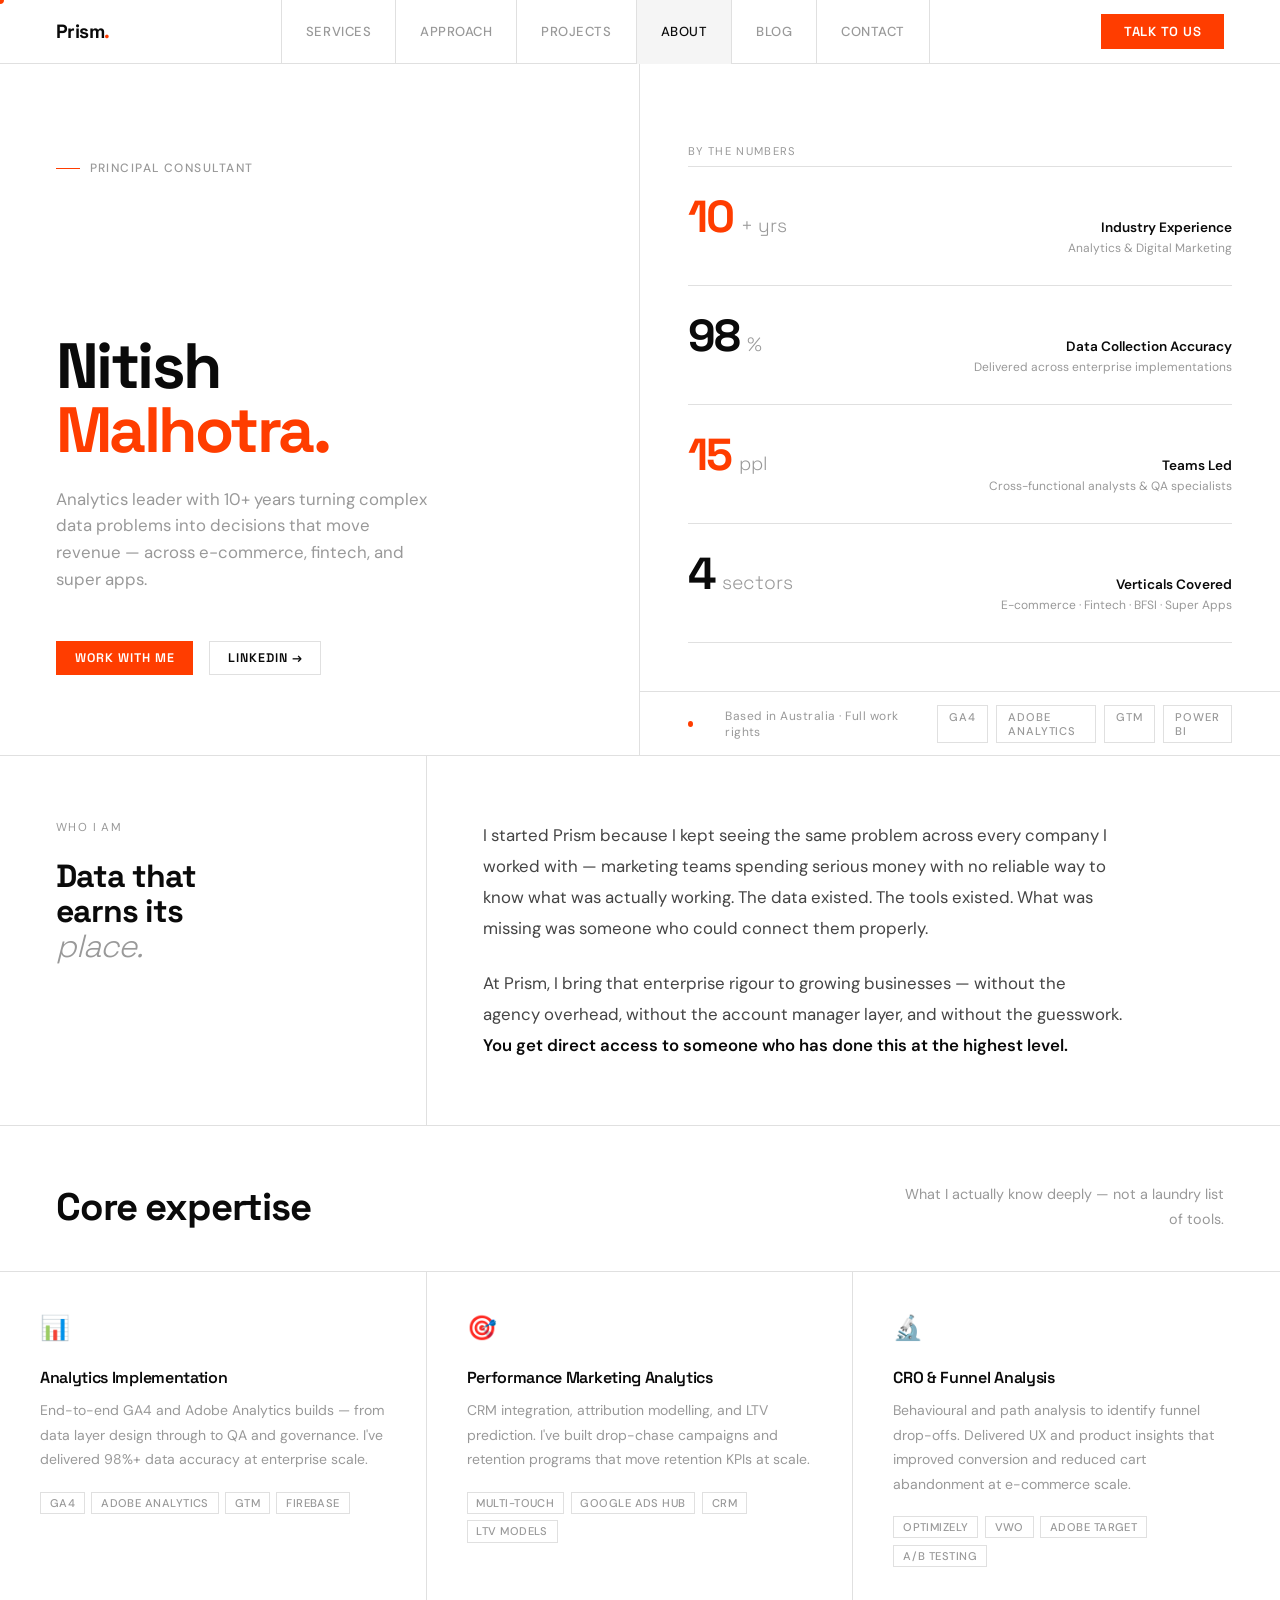
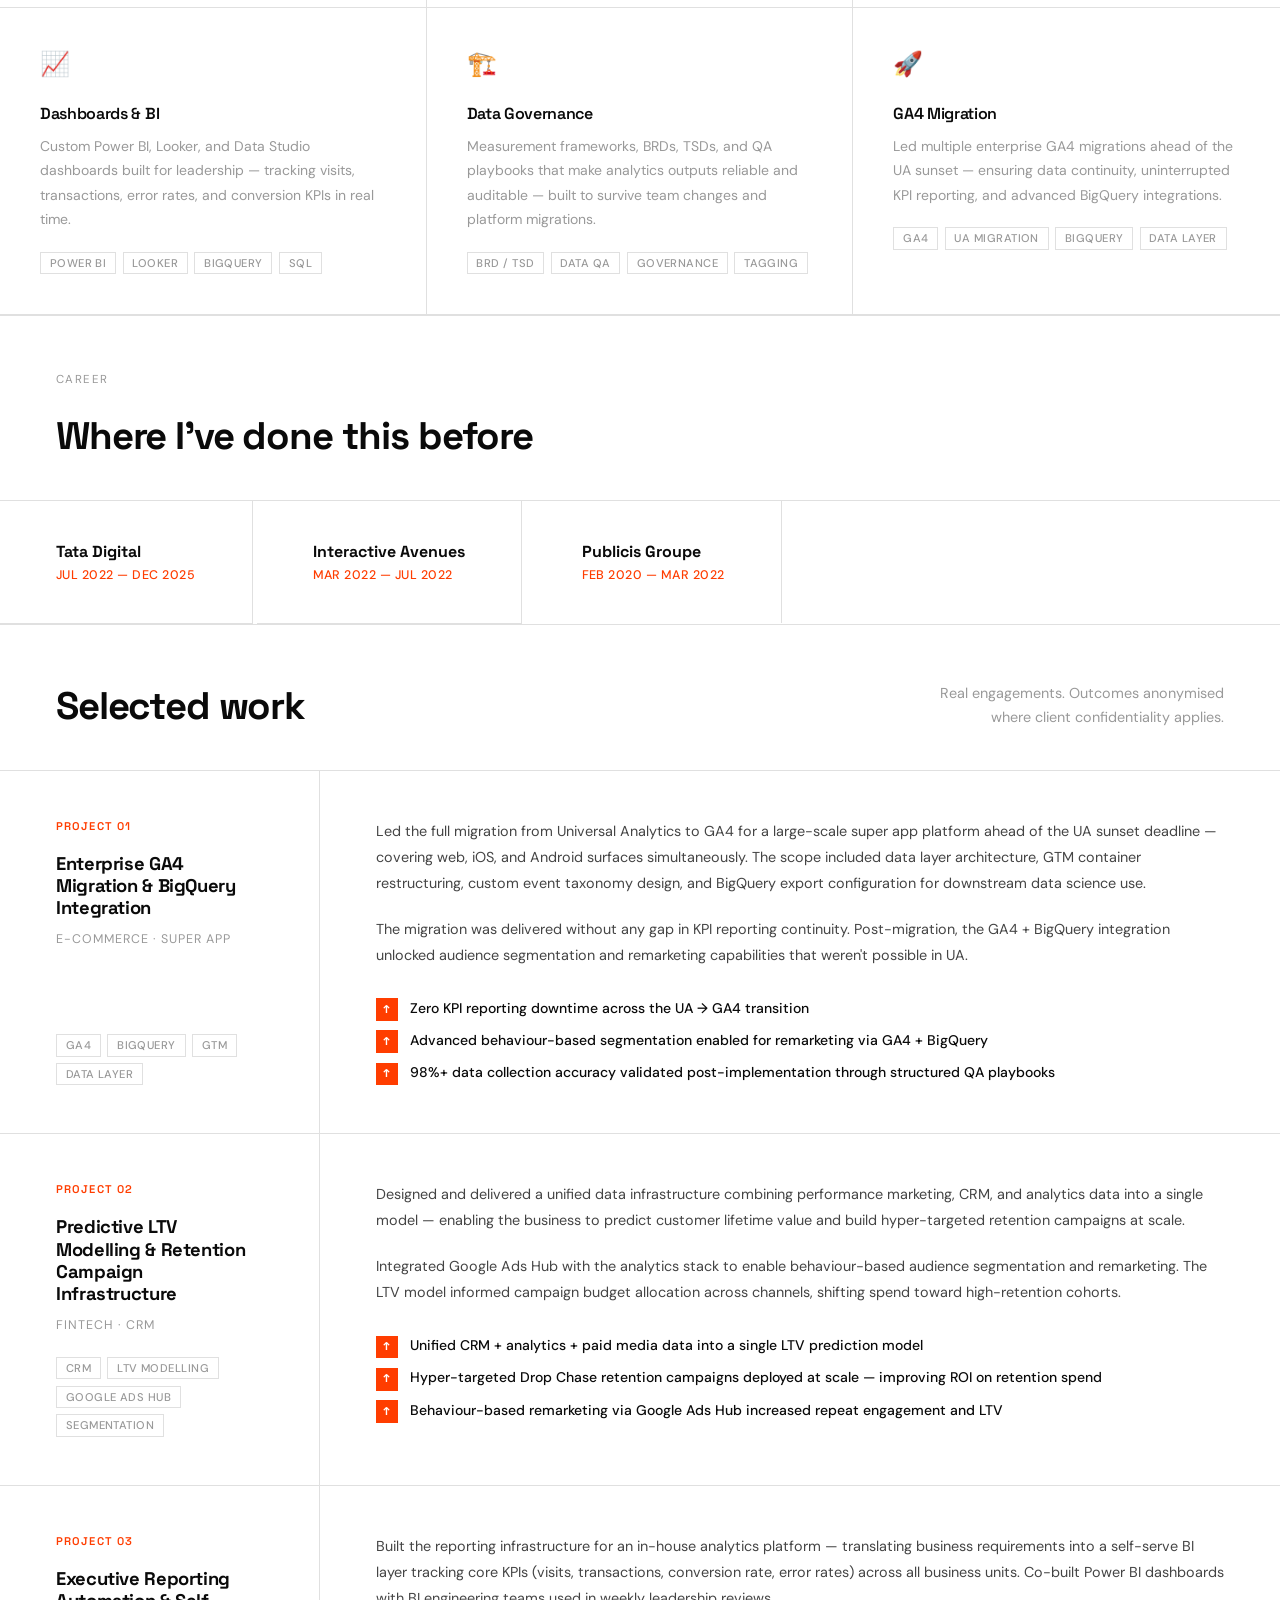
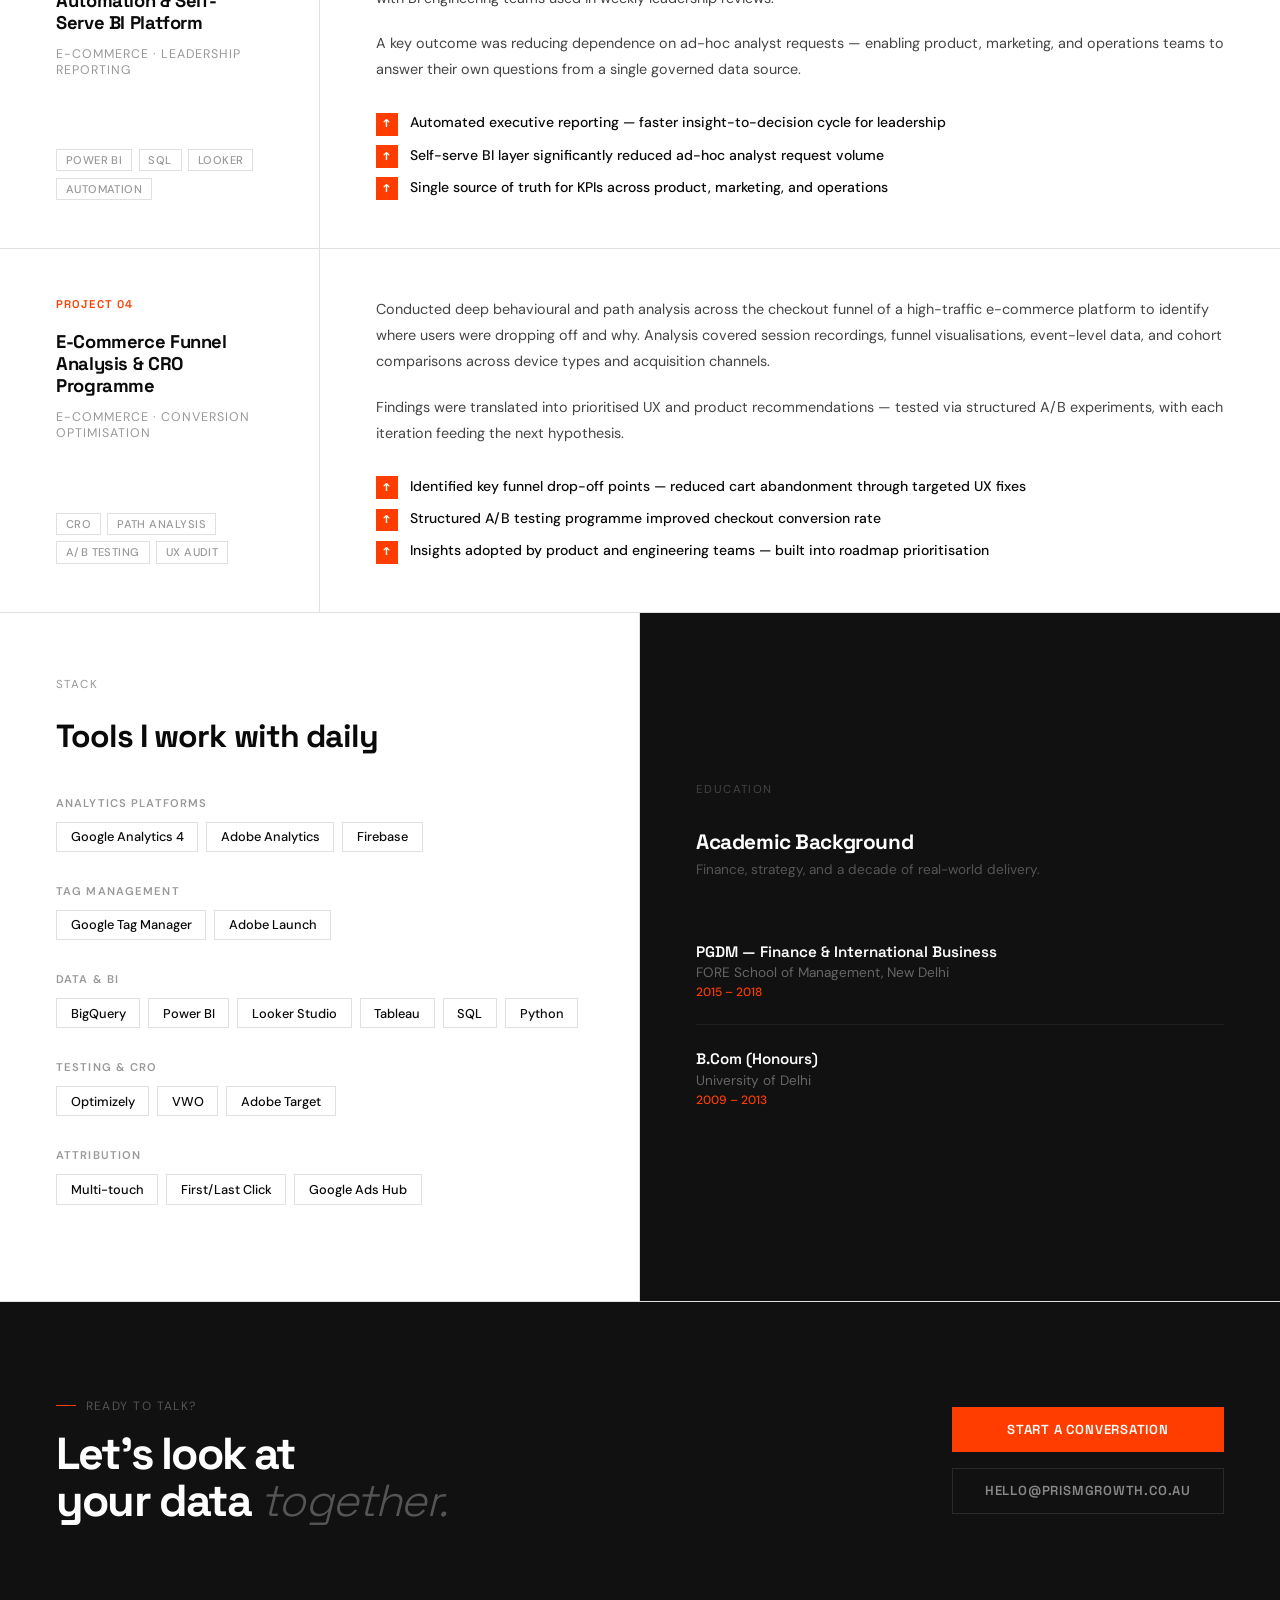
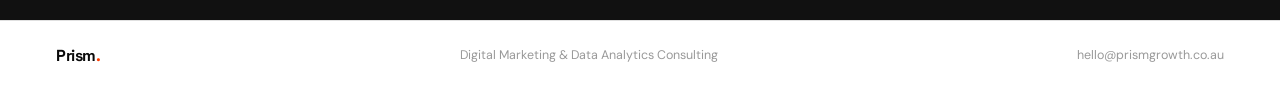
==== commit ba657094: "Update about.html" ====
--- a/about.html
+++ b/about.html
@@ -1,28 +1,27 @@
 <!DOCTYPE html>
 <html lang="en">
 <head>
-<!-- Microsoft Clarity -->
-<script type="text/javascript">
-    (function(c,l,a,r,i,t,y){
-        c[a]=c[a]||function(){(c[a].q=c[a].q||[]).push(arguments)};
-        t=l.createElement(r);t.async=1;t.src="https://www.clarity.ms/tag/"+i;
-        y=l.getElementsByTagName(r)[0];y.parentNode.insertBefore(t,y);
-    })(window, document, "clarity", "script", "xdj9id6ljm");
-</script>
+<!-- Google Tag Manager -->
+<script>(function(w,d,s,l,i){w[l]=w[l]||[];w[l].push({'gtm.start':
+new Date().getTime(),event:'gtm.js'});var f=d.getElementsByTagName(s)[0],
+j=d.createElement(s),dl=l!='dataLayer'?'&l='+l:'';j.async=true;j.src=
+'https://www.googletagmanager.com/gtm.js?id='+i+dl;f.parentNode.insertBefore(j,f);
+})(window,document,'script','dataLayer','GTM-NT9L97F2');</script>
+<!-- End Google Tag Manager -->
+<!-- Clarity fired via GTM -->
 <meta charset="UTF-8">
 <meta name="viewport" content="width=device-width, initial-scale=1.0">
 <!-- ── SEO: PRIMARY ── -->
 <title>About Nitish Malhotra — Prism Digital Marketing & Analytics</title>
-<meta name="description" content="Nitish Malhotra is a digital analytics leader with 10+ years experience at Tata Digital, Publicis Groupe, and Interactive Avenues. Founder of Prism Growth — analytics and marketing consulting in Australia.">
+<meta name="description" content="Nitish Malhotra is a digital analytics leader with 10+ years experience at Tata Digital, Publicis Groupe, and Interactive Avenues. Prism Growth — analytics and marketing consulting in Australia.">
 <meta name="keywords" content="Nitish Malhotra, digital analytics consultant, GA4 expert Australia, marketing analytics consultant, data analytics consultant Australia, Prism Growth, Tata Digital analytics">
 <meta name="author" content="Nitish Malhotra — Prism Growth">
 
-
 <!-- ── SEO: OPEN GRAPH ── -->
 <meta property="og:type" content="profile">
 
 <meta property="og:title" content="About Nitish Malhotra — Prism Growth">
-<meta property="og:description" content="Analytics leader with 10+ years turning complex data problems into decisions that move revenue. Founder of Prism Growth, based in Australia.">
+<meta property="og:description" content="Analytics leader with 10+ years turning complex data problems into decisions that move revenue. Prism Growth, based in Australia.">
 
 <meta property="og:locale" content="en_AU">
 <meta property="og:site_name" content="Prism Growth">
@@ -30,8 +29,7 @@
 <!-- ── SEO: TWITTER CARD ── -->
 <meta name="twitter:card" content="summary_large_image">
 <meta name="twitter:title" content="About Nitish Malhotra — Prism Growth">
-<meta name="twitter:description" content="Analytics leader with 10+ years turning complex data problems into decisions that move revenue. Founder of Prism Growth, based in Australia.">
-
+<meta name="twitter:description" content="Analytics leader with 10+ years turning complex data problems into decisions that move revenue. Prism Growth, based in Australia.">
 
 <!-- ── SEO: SCHEMA.ORG PERSON ── -->
 <script type="application/ld+json">
@@ -40,7 +38,7 @@
   "@type": "Person",
   "name": "Nitish Malhotra",
   "jobTitle": "Principal Analytics Consultant",
-  "description": "Digital analytics and marketing consultant with 10+ years experience across e-commerce, fintech, and super apps. Founder of Prism Growth.",
+  "description": "Digital analytics and marketing consultant with 10+ years experience across e-commerce, fintech, and super apps. Prism Growth.",
   "email": "hello@prismgrowth.co.au",
   "worksFor": {
     "@type": "Organization",
@@ -76,8 +74,8 @@
 }
 </script>
 
-
 <link href="https://fonts.googleapis.com/css2?family=Space+Grotesk:wght@300;400;500;600;700&family=DM+Sans:ital,wght@0,300;0,400;0,500;1,300&display=swap" rel="stylesheet">
+<link rel="stylesheet" href="styles.css">
 <style>
 *, *::before, *::after { box-sizing: border-box; margin: 0; padding: 0; }
 
@@ -596,14 +594,6 @@
   .project-body { padding: 2rem 1.5rem; }
 }
 </style>
-
-<!-- Google Tag Manager -->
-<script>(function(w,d,s,l,i){w[l]=w[l]||[];w[l].push({'gtm.start':
-new Date().getTime(),event:'gtm.js'});var f=d.getElementsByTagName(s)[0],
-j=d.createElement(s),dl=l!='dataLayer'?'&l='+l:'';j.async=true;j.src=
-'https://www.googletagmanager.com/gtm.js?id='+i+dl;f.parentNode.insertBefore(j,f);
-})(window,document,'script','dataLayer','GTM-NT9L97F2');</script>
-<!-- End Google Tag Manager -->
 </head>
 <body>
 <!-- Google Tag Manager (noscript) -->
@@ -630,7 +620,7 @@
 <!-- INTRO -->
 <section id="intro">
   <div class="intro-left">
-    <div class="intro-tag">Founder & Principal Consultant</div>
+    <div class="intro-tag"> Principal Consultant</div>
     <div>
       <h1 class="intro-name">
         Nitish<br>
@@ -801,7 +791,6 @@
     </div>
   </div>
 </section>
-
 
 <!-- PROJECTS -->
 <section id="projects">
--- a/styles.css
+++ b/styles.css
@@ -0,0 +1,238 @@
+/* ═══════════════════════════════════════════
+   PRISM GROWTH — styles.css
+   Shared stylesheet for all pages
+   GTM ID: GTM-NT9L97F2
+   ═══════════════════════════════════════════ */
+
+/* ── RESET & ROOT ── */
+*, *::before, *::after { box-sizing: border-box; margin: 0; padding: 0; }
+
+:root {
+  --white: #FFFFFF;
+  --ink: #0A0A0A;
+  --signal: #FF3D00;
+  --surface: #F5F5F5;
+  --rule: #E0E0E0;
+  --muted: #999999;
+  --dark-surface: #111111;
+}
+
+html { scroll-behavior: smooth; }
+
+body {
+  font-family: 'DM Sans', sans-serif;
+  background: var(--white);
+  color: var(--ink);
+  overflow-x: hidden;
+}
+
+/* ── CUSTOM CURSOR ── */
+.cursor {
+  position: fixed; width: 8px; height: 8px;
+  background: var(--signal); border-radius: 50%;
+  pointer-events: none; z-index: 9999;
+  transform: translate(-50%, -50%);
+  transition: width 0.2s, height 0.2s, opacity 0.2s;
+  mix-blend-mode: multiply;
+}
+
+/* ── NAVIGATION ── */
+nav {
+  position: fixed; top: 0; left: 0; right: 0; z-index: 100;
+  display: flex; align-items: center; justify-content: space-between;
+  padding: 0 3.5rem; height: 64px;
+  background: var(--white);
+  border-bottom: 1px solid var(--rule);
+}
+.nav-logo {
+  font-family: 'Space Grotesk', sans-serif;
+  font-weight: 700; font-size: 1.2rem;
+  color: var(--ink); text-decoration: none;
+  letter-spacing: -0.03em;
+}
+.nav-logo em { font-style: normal; color: var(--signal); }
+.nav-center { display: flex; list-style: none; }
+.nav-center li a {
+  display: block; padding: 0 1.5rem;
+  height: 64px; line-height: 64px;
+  font-size: 0.82rem; font-weight: 500;
+  letter-spacing: 0.04em; text-transform: uppercase;
+  color: var(--muted); text-decoration: none;
+  border-left: 1px solid var(--rule);
+  transition: color 0.15s, background 0.15s;
+}
+.nav-center li:last-child a { border-right: 1px solid var(--rule); }
+.nav-center li a:hover,
+.nav-center li a.active { color: var(--ink); background: var(--surface); }
+.nav-cta {
+  font-family: 'Space Grotesk', sans-serif;
+  font-size: 0.82rem; font-weight: 600;
+  text-transform: uppercase; letter-spacing: 0.06em;
+  background: var(--signal); color: var(--white);
+  padding: 0.55rem 1.4rem; text-decoration: none;
+  transition: background 0.15s, transform 0.1s;
+}
+.nav-cta:hover { background: #e03500; transform: translateY(-1px); }
+
+/* ── FOOTER ── */
+footer {
+  display: flex; align-items: center; justify-content: space-between;
+  padding: 1.5rem 3.5rem;
+  border-top: 1px solid var(--rule);
+  background: var(--white);
+  flex-wrap: wrap; gap: 1rem;
+}
+.footer-logo {
+  font-family: 'Space Grotesk', sans-serif;
+  font-weight: 700; font-size: 1rem;
+  letter-spacing: -0.03em; color: var(--ink); text-decoration: none;
+}
+.footer-logo em { font-style: normal; color: var(--signal); }
+footer p { font-size: 0.78rem; color: var(--muted); }
+
+/* ── SHARED TYPOGRAPHY ── */
+h1, h2, h3, h4 { font-family: 'Space Grotesk', sans-serif; }
+
+/* ── SHARED COMPONENTS ── */
+
+/* Chips / Tags */
+.chip {
+  font-size: 0.7rem; font-weight: 500; letter-spacing: 0.04em;
+  color: var(--muted); border: 1px solid var(--rule);
+  padding: 0.2rem 0.55rem; text-transform: uppercase;
+}
+
+/* Section label eyebrow */
+.section-label {
+  font-size: 0.72rem; text-transform: uppercase;
+  letter-spacing: 0.12em; color: var(--muted);
+  margin-bottom: 1.5rem;
+}
+
+/* Strip dot blink animation */
+.strip-dot {
+  width: 6px; height: 6px; border-radius: 50%;
+  background: var(--signal); animation: blink 2s infinite;
+}
+@keyframes blink { 0%,100%{opacity:1} 50%{opacity:0.2} }
+
+/* Strip pills */
+.strip-pill {
+  font-size: 0.7rem; font-weight: 500; text-transform: uppercase;
+  letter-spacing: 0.08em; padding: 0.25rem 0.7rem;
+  border: 1px solid var(--rule); color: var(--muted);
+}
+
+/* Career win callout */
+.career-win {
+  margin-top: 1.25rem; padding: 1rem 1.25rem;
+  background: var(--surface); border-left: 2px solid var(--signal);
+  font-size: 0.85rem; color: var(--ink); line-height: 1.6;
+  font-weight: 500;
+}
+
+/* Article callout box */
+.callout {
+  background: var(--surface); border-left: 3px solid var(--signal);
+  padding: 1.25rem 1.5rem; margin: 2rem 0; border-radius: 0 4px 4px 0;
+}
+.callout p { color: var(--ink); font-weight: 500; margin: 0; font-size: 0.95rem; }
+
+/* Back link bar */
+.back-bar {
+  padding: 1.25rem 3.5rem;
+  border-top: 1px solid var(--rule);
+  border-bottom: 1px solid var(--rule);
+}
+.back-link {
+  font-size: 0.82rem; color: var(--muted); text-decoration: none;
+  display: flex; align-items: center; gap: 0.4rem; transition: color 0.15s;
+}
+.back-link:hover { color: var(--ink); }
+
+/* Outcome markers (projects/blog) */
+.outcome {
+  display: flex; align-items: flex-start; gap: 0.75rem;
+  font-size: 0.875rem; line-height: 1.6;
+}
+.outcome-marker {
+  flex-shrink: 0;
+  font-family: 'Space Grotesk', sans-serif;
+  font-size: 0.7rem; font-weight: 700;
+  color: var(--white); background: var(--signal);
+  padding: 0.15rem 0.45rem; margin-top: 0.1rem; letter-spacing: 0.04em;
+}
+.outcome-text { color: var(--ink); font-weight: 500; }
+
+/* ── SHARED FORM STYLES ── */
+.field-group { margin-bottom: 1.25rem; }
+.field-group label {
+  display: block; font-size: 0.72rem; font-weight: 600;
+  text-transform: uppercase; letter-spacing: 0.1em;
+  color: var(--muted); margin-bottom: 0.5rem;
+}
+.field-group input,
+.field-group select,
+.field-group textarea {
+  width: 100%; background: transparent;
+  border: none; border-bottom: 1px solid var(--rule);
+  padding: 0.6rem 0; font-size: 0.95rem;
+  font-family: 'DM Sans', sans-serif;
+  color: var(--ink); outline: none;
+  transition: border-color 0.2s;
+  border-radius: 0; -webkit-appearance: none;
+}
+.field-group input:focus,
+.field-group select:focus,
+.field-group textarea:focus { border-bottom-color: var(--ink); }
+.field-group input::placeholder,
+.field-group textarea::placeholder { color: #ccc; }
+.field-group select { cursor: pointer; }
+.field-group select option { background: var(--white); color: var(--ink); }
+.field-group textarea { resize: none; height: 80px; }
+.fields-row { display: grid; grid-template-columns: 1fr 1fr; gap: 1.25rem; }
+
+/* Form button */
+.form-btn {
+  margin-top: 2rem; width: 100%;
+  background: var(--ink); color: var(--white);
+  border: none; cursor: pointer;
+  font-family: 'Space Grotesk', sans-serif;
+  font-size: 0.85rem; font-weight: 600;
+  letter-spacing: 0.1em; text-transform: uppercase;
+  padding: 1.1rem;
+  display: flex; align-items: center; justify-content: center; gap: 0.75rem;
+  transition: background 0.15s;
+}
+.form-btn:hover { background: var(--signal); }
+.form-btn .arrow { transition: transform 0.2s; }
+.form-btn:hover .arrow { transform: translateX(4px); }
+.form-note { font-size: 0.75rem; color: #bbb; margin-top: 0.75rem; text-align: center; }
+
+/* Success message */
+#success-msg {
+  display: none; padding: 2.5rem; background: var(--surface); text-align: center;
+}
+#success-msg h3 {
+  font-family: 'Space Grotesk', sans-serif;
+  font-size: 1.3rem; font-weight: 700; margin-bottom: 0.5rem;
+}
+#success-msg p { color: var(--muted); font-size: 0.9rem; }
+#success-msg .signal-dot {
+  width: 12px; height: 12px; background: var(--signal);
+  border-radius: 50%; margin: 0 auto 1.25rem;
+}
+
+/* ── RESPONSIVE SHARED ── */
+@media (max-width: 900px) {
+  nav { padding: 0 1.5rem; }
+  .nav-center { display: none; }
+  .back-bar { padding: 1rem 1.5rem; }
+  footer { padding: 1.5rem; }
+  .fields-row { grid-template-columns: 1fr; }
+}
+
+@media (prefers-reduced-motion: reduce) {
+  *, *::before, *::after { transition: none !important; animation: none !important; }
+  .cursor { display: none; }
+}
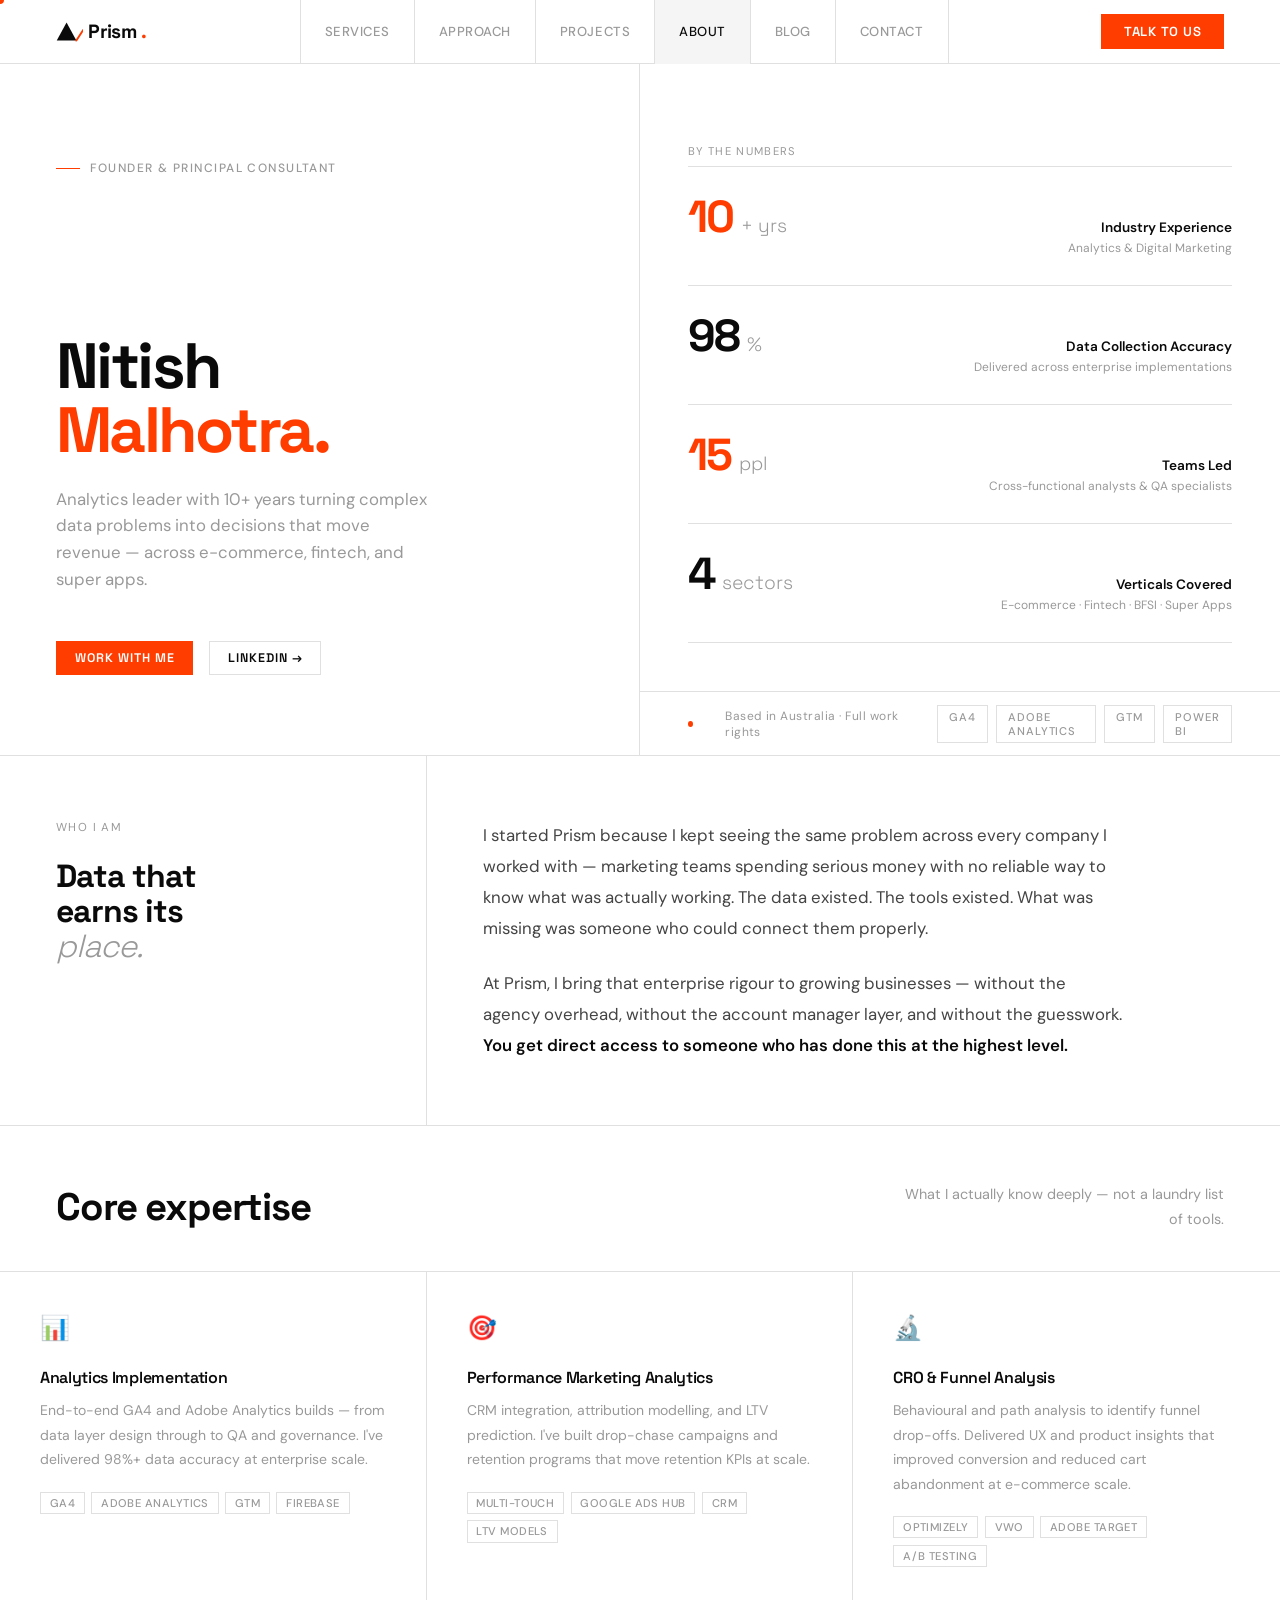
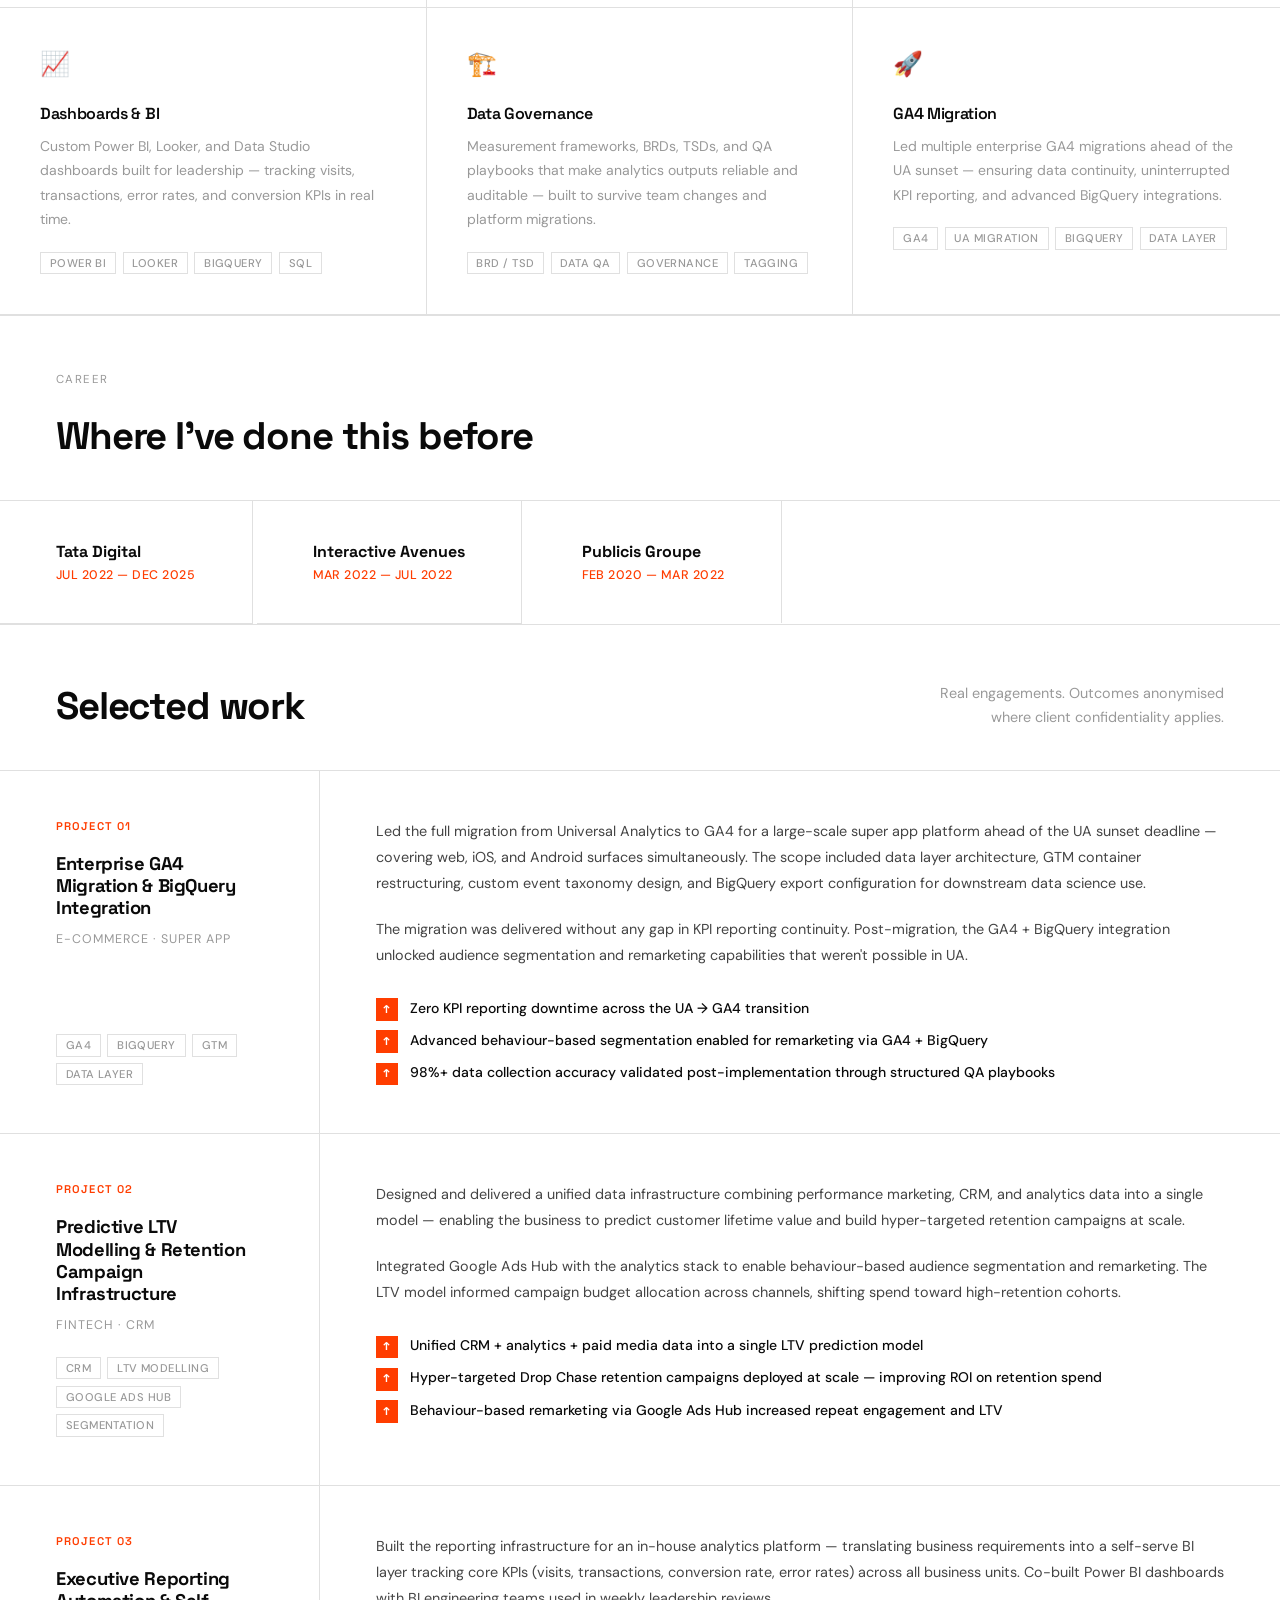
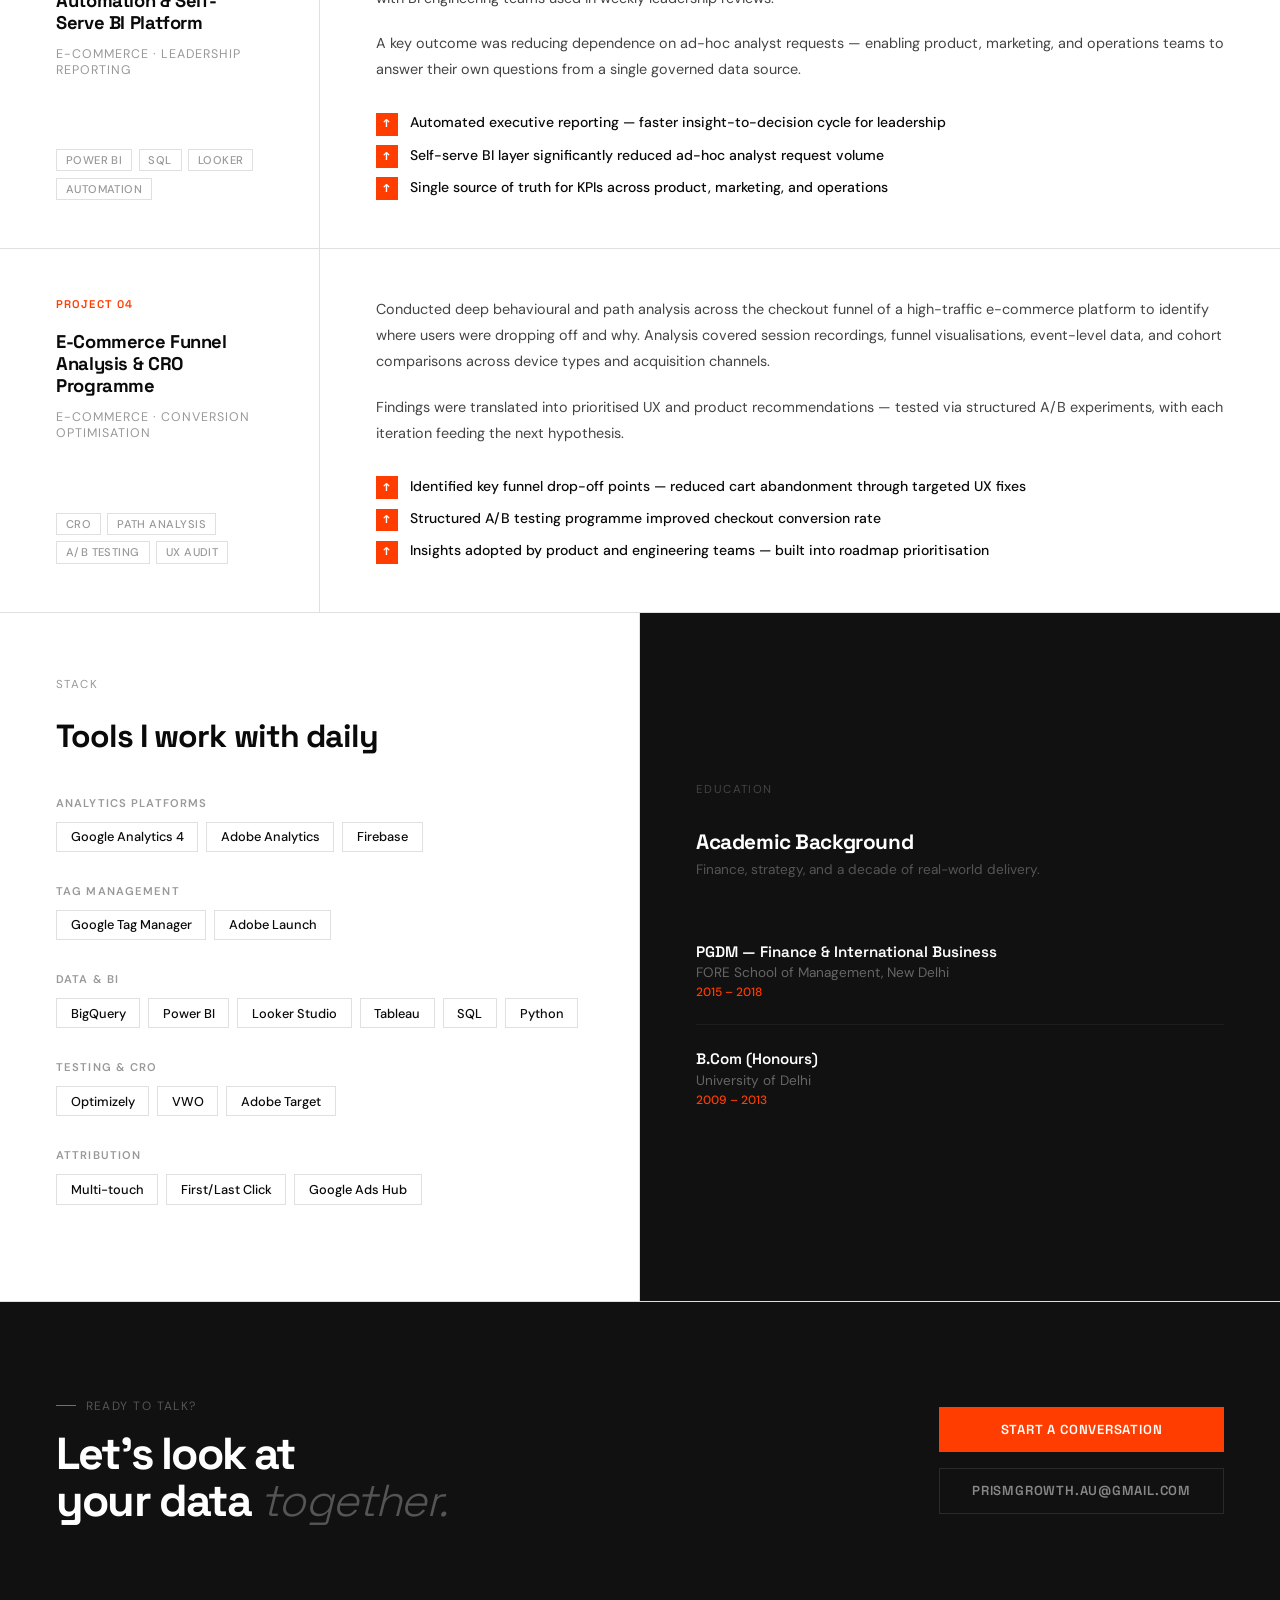
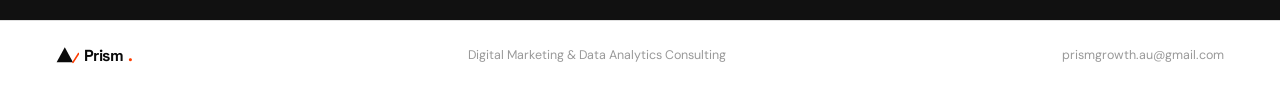
==== commit 4fb833bd: "Add prism SVG logo and update contact email across all pages - Replace text-only wordmark with inlin" ====
--- a/about.html
+++ b/about.html
@@ -1,27 +1,28 @@
 <!DOCTYPE html>
 <html lang="en">
 <head>
-<!-- Google Tag Manager -->
-<script>(function(w,d,s,l,i){w[l]=w[l]||[];w[l].push({'gtm.start':
-new Date().getTime(),event:'gtm.js'});var f=d.getElementsByTagName(s)[0],
-j=d.createElement(s),dl=l!='dataLayer'?'&l='+l:'';j.async=true;j.src=
-'https://www.googletagmanager.com/gtm.js?id='+i+dl;f.parentNode.insertBefore(j,f);
-})(window,document,'script','dataLayer','GTM-NT9L97F2');</script>
-<!-- End Google Tag Manager -->
-<!-- Clarity fired via GTM -->
+<!-- Microsoft Clarity -->
+<script type="text/javascript">
+    (function(c,l,a,r,i,t,y){
+        c[a]=c[a]||function(){(c[a].q=c[a].q||[]).push(arguments)};
+        t=l.createElement(r);t.async=1;t.src="https://www.clarity.ms/tag/"+i;
+        y=l.getElementsByTagName(r)[0];y.parentNode.insertBefore(t,y);
+    })(window, document, "clarity", "script", "xdj9id6ljm");
+</script>
 <meta charset="UTF-8">
 <meta name="viewport" content="width=device-width, initial-scale=1.0">
 <!-- ── SEO: PRIMARY ── -->
 <title>About Nitish Malhotra — Prism Digital Marketing & Analytics</title>
-<meta name="description" content="Nitish Malhotra is a digital analytics leader with 10+ years experience at Tata Digital, Publicis Groupe, and Interactive Avenues. Prism Growth — analytics and marketing consulting in Australia.">
+<meta name="description" content="Nitish Malhotra is a digital analytics leader with 10+ years experience at Tata Digital, Publicis Groupe, and Interactive Avenues. Founder of Prism Growth — analytics and marketing consulting in Australia.">
 <meta name="keywords" content="Nitish Malhotra, digital analytics consultant, GA4 expert Australia, marketing analytics consultant, data analytics consultant Australia, Prism Growth, Tata Digital analytics">
 <meta name="author" content="Nitish Malhotra — Prism Growth">
 
+
 <!-- ── SEO: OPEN GRAPH ── -->
 <meta property="og:type" content="profile">
 
 <meta property="og:title" content="About Nitish Malhotra — Prism Growth">
-<meta property="og:description" content="Analytics leader with 10+ years turning complex data problems into decisions that move revenue. Prism Growth, based in Australia.">
+<meta property="og:description" content="Analytics leader with 10+ years turning complex data problems into decisions that move revenue. Founder of Prism Growth, based in Australia.">
 
 <meta property="og:locale" content="en_AU">
 <meta property="og:site_name" content="Prism Growth">
@@ -29,7 +30,8 @@
 <!-- ── SEO: TWITTER CARD ── -->
 <meta name="twitter:card" content="summary_large_image">
 <meta name="twitter:title" content="About Nitish Malhotra — Prism Growth">
-<meta name="twitter:description" content="Analytics leader with 10+ years turning complex data problems into decisions that move revenue. Prism Growth, based in Australia.">
+<meta name="twitter:description" content="Analytics leader with 10+ years turning complex data problems into decisions that move revenue. Founder of Prism Growth, based in Australia.">
+
 
 <!-- ── SEO: SCHEMA.ORG PERSON ── -->
 <script type="application/ld+json">
@@ -38,8 +40,8 @@
   "@type": "Person",
   "name": "Nitish Malhotra",
   "jobTitle": "Principal Analytics Consultant",
-  "description": "Digital analytics and marketing consultant with 10+ years experience across e-commerce, fintech, and super apps. Prism Growth.",
-  "email": "hello@prismgrowth.co.au",
+  "description": "Digital analytics and marketing consultant with 10+ years experience across e-commerce, fintech, and super apps. Founder of Prism Growth.",
+  "email": "prismgrowth.au@gmail.com",
   "worksFor": {
     "@type": "Organization",
     "name": "Prism Growth",
@@ -74,8 +76,8 @@
 }
 </script>
 
+
 <link href="https://fonts.googleapis.com/css2?family=Space+Grotesk:wght@300;400;500;600;700&family=DM+Sans:ital,wght@0,300;0,400;0,500;1,300&display=swap" rel="stylesheet">
-<link rel="stylesheet" href="styles.css">
 <style>
 *, *::before, *::after { box-sizing: border-box; margin: 0; padding: 0; }
 
@@ -121,6 +123,7 @@
   font-weight: 700; font-size: 1.2rem;
   color: var(--ink); text-decoration: none;
   letter-spacing: -0.03em;
+  display: flex; align-items: center; gap: 5px;
 }
 .nav-logo em { font-style: normal; color: var(--signal); }
 .nav-center { display: flex; list-style: none; }
@@ -493,6 +496,7 @@
   font-family: 'Space Grotesk', sans-serif;
   font-weight: 700; font-size: 1rem;
   letter-spacing: -0.03em; color: var(--ink); text-decoration: none;
+  display: flex; align-items: center; gap: 5px;
 }
 .footer-logo em { font-style: normal; color: var(--signal); }
 footer p { font-size: 0.78rem; color: var(--muted); }
@@ -594,6 +598,14 @@
   .project-body { padding: 2rem 1.5rem; }
 }
 </style>
+
+<!-- Google Tag Manager -->
+<script>(function(w,d,s,l,i){w[l]=w[l]||[];w[l].push({'gtm.start':
+new Date().getTime(),event:'gtm.js'});var f=d.getElementsByTagName(s)[0],
+j=d.createElement(s),dl=l!='dataLayer'?'&l='+l:'';j.async=true;j.src=
+'https://www.googletagmanager.com/gtm.js?id='+i+dl;f.parentNode.insertBefore(j,f);
+})(window,document,'script','dataLayer','GTM-NT9L97F2');</script>
+<!-- End Google Tag Manager -->
 </head>
 <body>
 <!-- Google Tag Manager (noscript) -->
@@ -605,7 +617,7 @@
 
 <!-- NAV -->
 <nav>
-  <a href="index.html" class="nav-logo">Prism<em>.</em></a>
+  <a href="index.html" class="nav-logo"><svg xmlns="http://www.w3.org/2000/svg" viewBox="0 0 36 28" style="height:1.1em;width:auto;flex-shrink:0;vertical-align:middle" aria-hidden="true"><polygon points="14,2 1,26 27,26" fill="#0A0A0A"/><line x1="27" y1="26" x2="36" y2="12" stroke="#FF3D00" stroke-width="2.5" stroke-linecap="round"/></svg>Prism<em>.</em></a>
   <ul class="nav-center">
     <li><a href="index.html#services">Services</a></li>
     <li><a href="index.html#approach">Approach</a></li>
@@ -620,7 +632,7 @@
 <!-- INTRO -->
 <section id="intro">
   <div class="intro-left">
-    <div class="intro-tag"> Principal Consultant</div>
+    <div class="intro-tag">Founder & Principal Consultant</div>
     <div>
       <h1 class="intro-name">
         Nitish<br>
@@ -792,6 +804,7 @@
   </div>
 </section>
 
+
 <!-- PROJECTS -->
 <section id="projects">
   <div class="projects-header">
@@ -974,15 +987,15 @@
   </div>
   <div class="cta-actions">
     <a href="index.html#contact" class="cta-btn primary">Start a Conversation</a>
-    <a href="mailto:hello@prismgrowth.co.au" class="cta-btn secondary">hello@prismgrowth.co.au</a>
+    <a href="mailto:prismgrowth.au@gmail.com" class="cta-btn secondary">prismgrowth.au@gmail.com</a>
   </div>
 </section>
 
 <!-- FOOTER -->
 <footer>
-  <a href="index.html" class="footer-logo">Prism<em>.</em></a>
+  <a href="index.html" class="footer-logo"><svg xmlns="http://www.w3.org/2000/svg" viewBox="0 0 36 28" style="height:1.1em;width:auto;flex-shrink:0;vertical-align:middle" aria-hidden="true"><polygon points="14,2 1,26 27,26" fill="#0A0A0A"/><line x1="27" y1="26" x2="36" y2="12" stroke="#FF3D00" stroke-width="2.5" stroke-linecap="round"/></svg>Prism<em>.</em></a>
   <p>Digital Marketing & Data Analytics Consulting</p>
-  <p>hello@prismgrowth.co.au</p>
+  <p>prismgrowth.au@gmail.com</p>
 </footer>
 
 <script>
